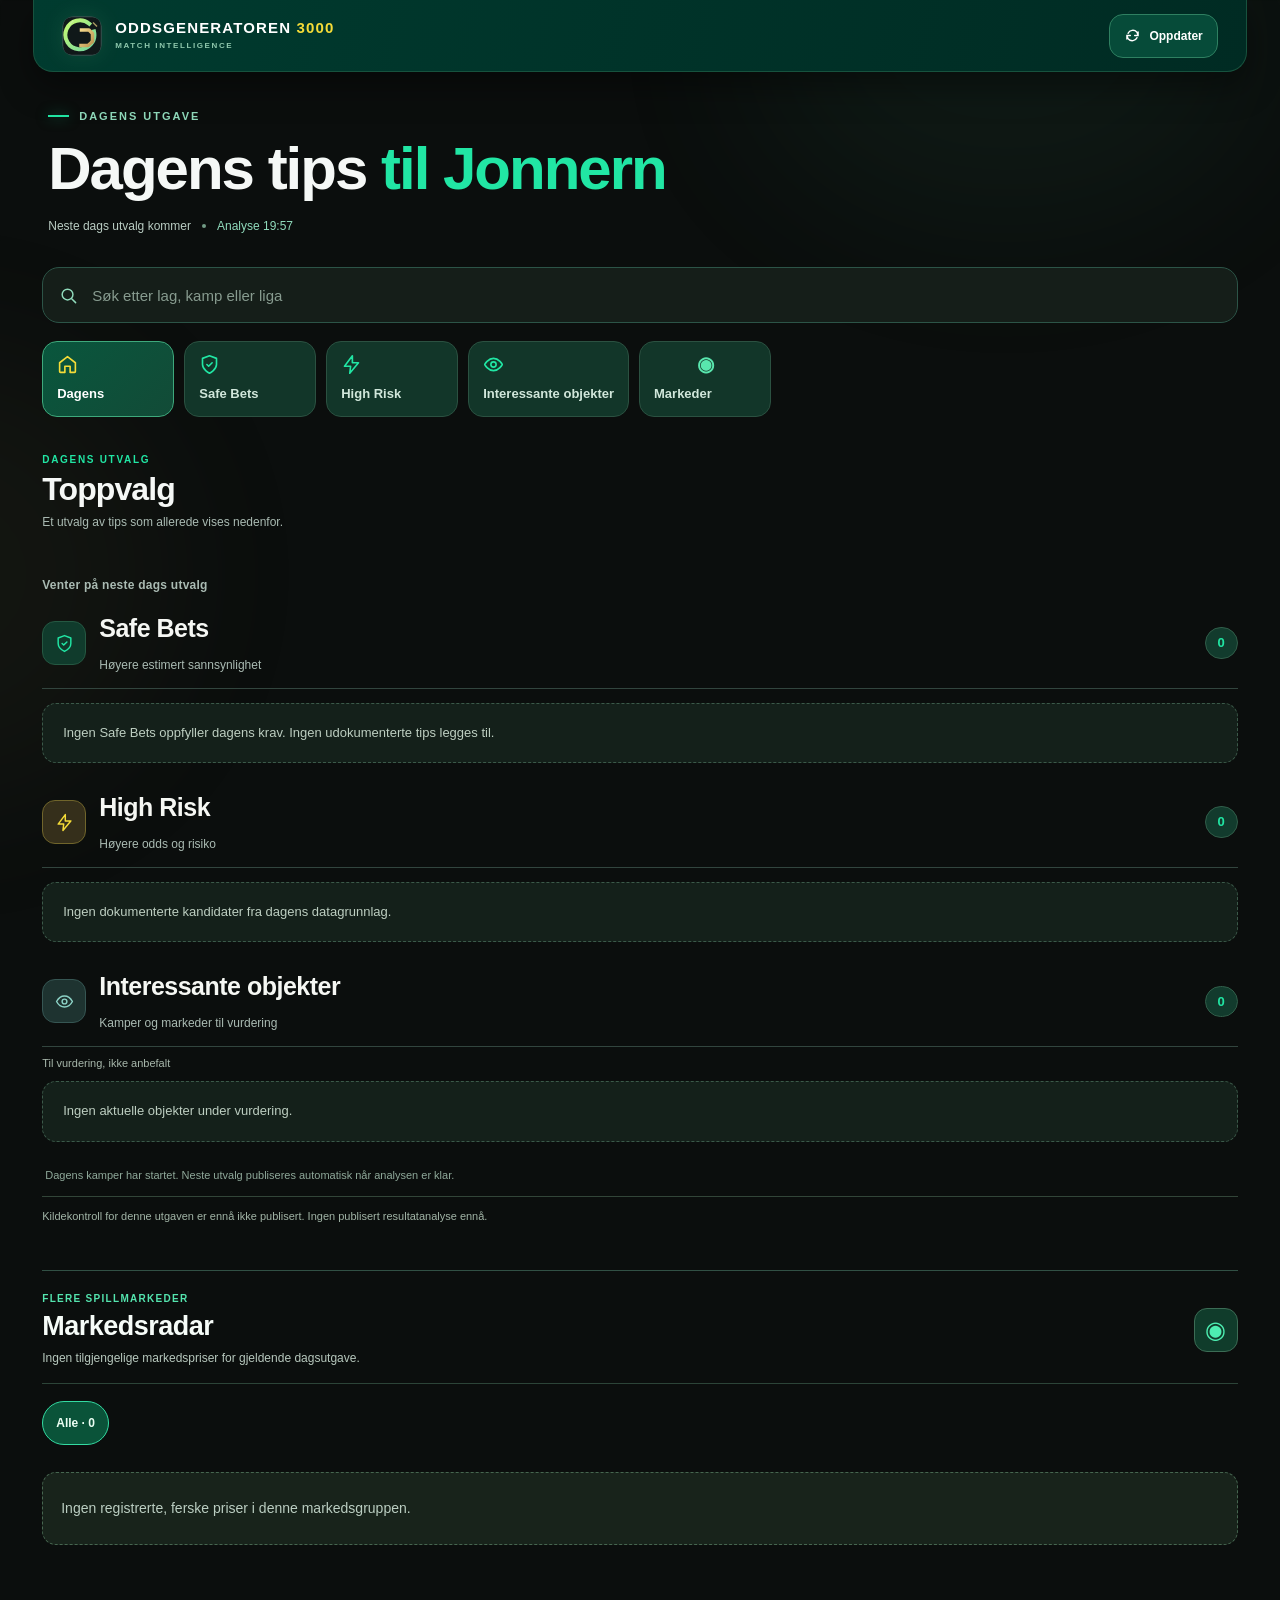
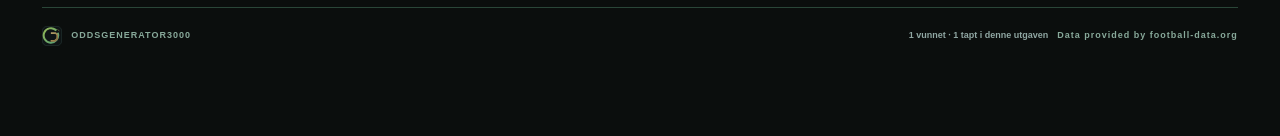
==== site/index.html @ b8881807 "v42 update" ====
<!doctype html>
<html lang="nb">
<head>
  <meta charset="utf-8">
  <meta name="viewport" content="width=device-width,initial-scale=1">
  <meta name="theme-color" content="#070e11">
  <meta name="description" content="Dagens tips til Jonnern. Analyse, odds, live-resultater og historikk.">
  <title>Dagens tips til Jonnern · OddsGeneratoren</title>
  <link rel="icon" type="image/svg+xml" href="assets/og-mark.svg">
  <link rel="stylesheet" href="styles.css?v=15">
  <script src="app.js?v=16" defer></script>
  <script src="analysis-insights.js?v=13" defer></script>
  <script src="market-board-v14.js?v=16" defer></script>
  <script src="score-consensus-v14.js?v=16" defer></script>
  <script src="quality-v20.js?v=20" defer></script>
  <script src="visible-selection-v40.js?v=41" defer></script>
  <script src="three-fields-v26.js?v=42" defer></script>
  <script src="tomorrow-v24.js?v=41" defer></script>
  <link rel="stylesheet" href="tomorrow-v24.css?v=24">
  <script src="versions-v22.js?v=22" defer></script>
  <link rel="stylesheet" href="quality-v20.css?v=20">
  <link rel="stylesheet" href="three-fields-v26.css?v=42">
  <link rel="stylesheet" href="market-board-v14.css?v=15">
  <link rel="stylesheet" href="score-consensus-v14.css?v=15">
  <link rel="stylesheet" href="sportsbook-v37.css?v=37">
  <script src="sportsbook-v37.js?v=37" defer></script>
  <link rel="stylesheet" href="market-radar-v39.css?v=39">
  <script src="market-radar-v39.js?v=41" defer></script>
</head>
<body>
  <div class="ambient ambient-a" aria-hidden="true"></div><div class="ambient ambient-b" aria-hidden="true"></div>
  <div class="shell">
    <header class="header" id="toppen">
      <a class="identity" href="#toppen" aria-label="OddsGeneratoren3000, tilbake til toppen">
        <img class="identity-icon" src="assets/og-mark.svg" width="43" height="43" alt="">
        <span class="identity-lockup"><span class="identity-word">ODDSGENERATOR<span class="identity-3000">3000</span></span><span class="identity-sub">MATCH INTELLIGENCE</span></span>
      </a>
      <nav class="top-nav" aria-label="Hovednavigasjon"><a href="#dagens">I dag</a><a id="nav-live" href="#live" hidden>Live</a><a id="nav-results" href="#resultater" hidden>Resultater</a></nav>
      <button class="refresh" type="button" id="refresh-data" title="Last siste publiserte kampstatus"><svg viewBox="0 0 24 24" width="17" height="17" fill="none" stroke="currentColor" stroke-width="1.8" stroke-linecap="round" aria-hidden="true"><path d="M20 7v5h-5M4 17v-5h5M5.7 9a7.5 7.5 0 0 1 12.3-2L20 12M4 12l2.1 5A7.5 7.5 0 0 0 18.4 15"/></svg><span>Oppdater</span></button>
    </header>

    <main>
      <section class="hero" aria-label="Dagsutgave">
        <div class="hero-eyebrow"><span class="eyebrow-line"></span><span id="edition-indicator">DAGENS UTGAVE</span></div>
        <h1>Dagens tips <em>til Jonnern</em></h1>
        <div class="hero-bottom"><div class="edition-meta"><span id="today-date">Laster dagsutgave</span><span class="meta-dot"></span><span id="last-updated">Henter analyse</span><span id="demo-marker" class="demo-badge" hidden>DEMO</span></div><div class="hero-micro" aria-hidden="true"><span></span><span></span><span></span><span></span><span></span><span></span><span></span><span></span><span></span><span></span><span></span><span></span></div></div>
      </section>

      <div class="alert" role="status" aria-live="polite" id="alert" hidden></div>

      <section id="live" class="live-section" aria-labelledby="live-title" hidden>
        <div class="section-heading live-section-head"><div class="heading-left"><span class="live-signal" aria-hidden="true"><span></span><span></span><span></span></span><div><div class="section-kicker">MATCH TRACKER</div><h2 id="live-title">Live nå <span class="live-total" id="live-count"></span></h2></div></div><span id="result-updated" class="update-time"></span></div>
        <div class="live-grid" id="live-list"></div>
      </section>

      <section id="dagens" class="section main-section" aria-labelledby="dagens-title">
        <div class="section-heading"><div class="heading-left"><span class="section-no">01</span><div><div class="section-kicker">DAGLIG ANALYSE</div><h2 id="dagens-title">Dagens tips</h2></div></div><span class="count-tag" id="tips-count">0</span></div>
        <div class="pick-grid" id="top-picks"><div class="empty">Henter tips ...</div></div>
      </section>

      <div class="categories">
        <section id="safe" class="section" aria-labelledby="safe-title"><div class="section-heading"><div class="heading-left"><span class="section-no">02</span><div><div class="section-kicker">LAVERE PRISSATTE UTFALL</div><h2 id="safe-title">Flere Safe Bets</h2></div></div><span class="count-tag" id="safe-count">0</span></div><div class="mini-list" id="safe-list"><div class="empty">Henter tips ...</div></div></section>
        <section id="high" class="section" aria-labelledby="high-title"><div class="section-heading"><div class="heading-left"><span class="section-no">03</span><div><div class="section-kicker">HØYERE ODDS</div><h2 id="high-title">Flere High Risk</h2></div></div><span class="count-tag" id="high-count">0</span></div><div class="mini-list" id="high-list"><div class="empty">Henter tips ...</div></div></section>
      </div>

      <section id="resultater" class="results-section" aria-labelledby="results-title" hidden><div class="section-heading"><div class="heading-left"><span class="section-no">04</span><div><div class="section-kicker">ARKIVERTE DAGSUTGAVER</div><h2 id="results-title">Resultater</h2></div></div><span id="results-summary" class="results-summary"></span></div><div id="results-list" class="results-list"></div></section>
    </main>
    <footer class="footer"><img src="assets/og-mark.svg" width="20" height="20" alt=""><span>ODDSGENERATOR3000</span><span class="footer-right" id="footer-status"></span><span class="footer-source">Data provided by football-data.org</span><span id="demo-note" hidden>Illustrasjonsdata</span></footer>
  </div>
</body>
</html>
---- site/styles.css ----
:root{color-scheme:dark;--bg:#080e11;--surface:#111b1e;--surface-2:#142023;--edge:#293a3c;--soft:#849a9c;--body:#eaf0eb;--muted:#9aadb0;--krypton:#b9ed77;--krypton-dark:#233927;--gold:#edc679;--gold-dark:#433923;--red:#ff9e98;--cyan:#78d6d2;--radius:13px}
*{box-sizing:border-box}html{scroll-behavior:smooth}body{font-family:Inter,-apple-system,BlinkMacSystemFont,"Segoe UI",Roboto,Arial,sans-serif;color:var(--body);background:var(--bg);margin:0;line-height:1.5;font-size:14px}body:before{content:"";position:fixed;inset:0;pointer-events:none;z-index:-1;opacity:.34;background-image:linear-gradient(#b1f8a20b 1px,transparent 1px),linear-gradient(90deg,#b1f8a20b 1px,transparent 1px);background-size:57px 57px;mask-image:linear-gradient(to bottom,#000,transparent 65%)}.ambient{position:fixed;pointer-events:none;z-index:-1;filter:blur(85px);border-radius:50%;opacity:.18}.ambient-a{top:-140px;left:58%;width:530px;height:370px;background:#42a779}.ambient-b{top:350px;left:-280px;width:450px;height:450px;background:#7b7342;opacity:.08}button{font:inherit;cursor:pointer}a{color:inherit;text-decoration:none}[hidden]{display:none!important}.shell{width:min(1180px,100%);margin:0 auto;padding:0 34px 45px}.header{height:96px;display:flex;align-items:center;justify-content:space-between;border-bottom:1px solid var(--edge);gap:28px}.identity{display:flex;gap:13px;align-items:center;min-width:0}.identity-icon{border-radius:12px;filter:drop-shadow(0 0 10px #9eff9b17)}.identity-lockup{display:flex;flex-direction:column;line-height:1.1;gap:5px}.identity-word{font-size:13px;font-weight:900;letter-spacing:1.6px;white-space:nowrap}.identity-3000{color:var(--gold)}.identity-sub{font-size:8px;letter-spacing:2.15px;font-weight:750;color:#91a3a4}.top-nav{display:flex;align-items:center;gap:31px;margin-left:auto}.top-nav a{font-size:12px;font-weight:660;color:#92a9a7;position:relative}.top-nav a:hover,.top-nav a:focus-visible{color:#edfff5}.refresh{background:#141f21;border:1px solid #33474a;border-radius:8px;color:#d8e9e2;padding:10px 14px;display:inline-flex;align-items:center;gap:8px;font-size:12px;font-weight:690}.refresh:hover{background:#21302e;border-color:#7a9b83}.refresh:disabled{opacity:.5}.refresh svg{flex-shrink:0}
.hero{padding:60px 0 41px;border-bottom:1px solid #324241;position:relative;overflow:hidden}.hero:before{content:"";position:absolute;right:38px;top:35px;width:390px;height:230px;border:1px solid #436a4d36;border-radius:52% 48% 57% 43%;transform:rotate(-25deg);box-shadow:0 0 0 34px #719b4811,0 0 0 85px #9ea64508;pointer-events:none}.hero-eyebrow{display:flex;align-items:center;gap:10px;color:#b0c2b3;letter-spacing:2px;font-size:10px;font-weight:850}.eyebrow-line{width:21px;height:2px;background:var(--krypton);box-shadow:0 0 10px #b9ed77aa}.hero-version{font-weight:670;color:#6e8887;letter-spacing:1px;margin-left:7px}.hero h1{position:relative;font-size:clamp(39px,5.5vw,71px);letter-spacing:-3.4px;line-height:1.06;margin:25px 0 22px;font-weight:860;max-width:950px}.hero h1 em{font-style:normal;color:var(--krypton)}.hero-bottom{display:flex;justify-content:space-between;align-items:center;gap:20px}.edition-meta{display:flex;align-items:center;flex-wrap:wrap;gap:11px;font-size:12px;color:#b2c0bc}.meta-dot{width:4px;height:4px;background:#729b85;border-radius:50%}.demo-badge{font-size:10px;color:var(--gold);border:1px solid #887144;padding:3px 6px;border-radius:4px}.hero-micro{display:flex;gap:4px;align-items:flex-end;height:18px;opacity:.65}.hero-micro span{width:3px;background:#94caa2;border-radius:5px}.hero-micro span:nth-child(3n){height:16px}.hero-micro span:nth-child(3n+1){height:7px}.hero-micro span:nth-child(3n+2){height:11px}
.alert{margin:19px 0 0;padding:13px 15px;border-radius:8px;border:1px solid #806d3f;background:#28241c;color:#e3cfa3;font-size:12px}.section{scroll-margin-top:20px;margin-top:47px}.section-heading{display:flex;align-items:center;justify-content:space-between;gap:20px;margin-bottom:19px}.heading-left{display:flex;align-items:center;gap:14px}.section-no{min-width:35px;height:35px;display:inline-flex;align-items:center;justify-content:center;font-size:11px;letter-spacing:.3px;font-weight:800;color:var(--krypton);border:1px solid #4a6550;background:#1a2925;border-radius:9px}.section-kicker{font-size:9px;letter-spacing:1.8px;color:#8ea4a2;font-weight:800;margin-bottom:2px}.section-heading h2{font-size:25px;letter-spacing:-.85px;line-height:1.1;margin:0;font-weight:820}.count-tag{min-width:32px;text-align:center;border:1px solid #485c4c;background:#19271e;border-radius:7px;padding:6px 10px;color:var(--krypton);font-weight:800;font-size:12px}
.pick-grid{display:grid;grid-template-columns:repeat(2,minmax(0,1fr));gap:15px}.pick{background:linear-gradient(155deg,#19262a 0%,#101b1e 64%,#10171b 100%);position:relative;border:1px solid var(--edge);border-radius:var(--radius);padding:20px 20px 17px;min-width:0;overflow:hidden;box-shadow:0 14px 34px #00000030;transition:border-color .15s,transform .15s}.pick:before{content:"";position:absolute;top:0;left:0;right:0;height:2px;background:linear-gradient(90deg,var(--krypton) 0%,#79b69c 32%,transparent 83%);opacity:.8}.pick:hover{border-color:#56736f;transform:translateY(-2px)}.pick.pick-live{border-color:#538b71}.pick-top{display:flex;align-items:center;justify-content:space-between;gap:12px;color:#9eb3b4;font-size:10px;font-weight:690}.league-line{display:flex;gap:7px;align-items:center;white-space:nowrap;min-width:0}.league-name{overflow:hidden;text-overflow:ellipsis}.league-mark{width:18px;height:18px;border:1px solid #47605b;border-radius:5px;display:flex;align-items:center;justify-content:center;font-size:8px;color:var(--gold);flex-shrink:0;font-weight:900}.league-mark.has-img{background:#f5f5f5;border-color:transparent}.league-mark img{width:16px;height:16px;object-fit:contain}.pick-right-meta{display:flex;align-items:center;gap:8px;white-space:nowrap}.kickoff-time{color:#8ba4a2;font-variant-numeric:tabular-nums}.fixture-row{margin-top:19px;display:flex;align-items:center;gap:14px;justify-content:space-between}.fixture-teams{display:flex;flex:1;flex-direction:column;gap:9px;min-width:0}.team-row{display:flex;align-items:center;gap:10px}.team-badge{height:33px;width:33px;display:inline-flex;justify-content:center;align-items:center;flex-shrink:0;border:1px solid #4a6864;background:linear-gradient(155deg,#283a39,#1b2b2d);border-radius:10px;color:#cfdfdc;font-weight:810;font-size:11px;letter-spacing:-.4px;overflow:hidden}.team-badge.has-img{border-color:#526761;background:#edf2ef;padding:4px}.team-badge img{height:100%;width:100%;object-fit:contain}.team-name{font-size:16px;font-weight:770;letter-spacing:-.2px;line-height:1.15;min-width:0}.fixture-score{color:var(--gold);font-weight:820;font-size:27px;letter-spacing:-1.5px;font-variant-numeric:tabular-nums;white-space:nowrap}.fixture-score small{display:block;text-align:right;font-size:9px;color:#8eabaa;letter-spacing:1.1px;font-weight:750}.pick-play{margin-top:18px;padding-top:16px;border-top:1px solid #314244;display:flex;align-items:center;justify-content:space-between;gap:10px}.play-kicker{font-size:9px;letter-spacing:1.4px;color:#94a9a9;font-weight:760}.play-name{margin-top:4px;font-size:16px;font-weight:790;letter-spacing:-.2px}.odd-wrap{text-align:right;flex-shrink:0}.odd-number{font-size:30px;font-weight:880;line-height:1;letter-spacing:-.7px;color:var(--gold);font-variant-numeric:tabular-nums}.odd-caption{font-size:8px;letter-spacing:.9px;color:#a2aa91;margin-top:4px;font-weight:680}.pick-bottom{display:flex;align-items:center;gap:12px;justify-content:space-between;margin-top:16px}.category-badge{font-size:10px;font-weight:820;letter-spacing:.6px;color:var(--krypton);white-space:nowrap}.category-badge.high{color:var(--gold)}.details-toggle{color:#a1b6b6;background:none;border:0;padding:5px 0;font-size:11px;font-weight:720}.details-toggle:hover{color:white}.details-toggle:focus-visible,.refresh:focus-visible,.top-nav a:focus-visible{outline:2px solid var(--gold);outline-offset:4px}.result-badge{border:1px solid #465757;background:#283538;color:#d1dddd;padding:4px 7px;border-radius:5px;font-size:9px;letter-spacing:.2px;font-weight:790;white-space:nowrap}.result-badge.scheduled{display:none}.result-badge.live{color:#d9f7bd;background:#253b2c;border-color:#699c65}.result-badge.live:before{content:"";display:inline-block;width:5px;height:5px;margin-right:5px;vertical-align:1px;border-radius:50%;background:var(--krypton);box-shadow:0 0 8px var(--krypton)}.result-badge.won{color:#c5efb9;background:#213a28;border-color:#4b8158}.result-badge.lost{color:#ffb1a6;background:#3a2225;border-color:#895158}.result-badge.void,.result-badge.postponed{color:#f0d99f;border-color:#706249}.result-badge.unverified{color:#a9c1bf}.insight-bar{display:flex;align-items:center;gap:9px;margin-top:14px}.insight-label{font-size:10px;color:#96aba8}.insight-value{font-size:11px;color:var(--krypton);font-weight:790;margin-left:auto}.insight-track{background:#2a3935;border-radius:20px;height:3px;flex:0 1 84px;overflow:hidden}.insight-track i{display:block;height:100%;background:var(--krypton)}.details{display:none;margin-top:17px;padding-top:17px;border-top:1px solid #344549}.details.open{display:block}.detail-grid{display:grid;grid-template-columns:repeat(2,1fr);gap:13px}.detail dt{color:#8ea5a1;font-size:10px;margin-bottom:4px}.detail dd{font-size:12px;font-weight:690;margin:0}.detail-reasons{color:#b1c5b9;font-size:11px;line-height:1.65;padding-left:18px;margin:15px 0 0}.detail-reasons li+li{margin-top:2px}.provider-credits{margin-top:13px;font-size:10px;color:#829e9d}.source-pill{font-size:9px;padding:3px 6px;border:1px solid #446152;border-radius:5px;color:var(--krypton)}
.live-section{scroll-margin-top:20px;margin-top:36px;border:1px solid #456d5f;background:linear-gradient(125deg,#152a24,#111f21 73%);border-radius:14px;padding:21px;box-shadow:0 0 45px #5aab7e12}.live-section-head{margin-bottom:15px}.live-signal{display:flex;gap:3px;align-items:center;height:22px;margin-right:2px}.live-signal span{height:12px;width:3px;background:var(--krypton);border-radius:4px;box-shadow:0 0 11px #abff9980;animation:signal 1.3s ease-in-out infinite alternate}.live-signal span:nth-child(2){animation-delay:.22s;height:22px}.live-signal span:nth-child(3){animation-delay:.48s;height:16px}.live-total{color:var(--krypton);font-size:13px;margin-left:3px}.update-time{font-size:10px;color:#95acaa;text-align:right}.live-grid{display:grid;grid-template-columns:repeat(2,minmax(0,1fr));gap:10px}.live-match{border:1px solid #3b6256;background:#10201e;border-radius:10px;padding:16px 17px}.live-match-main{display:flex;align-items:center;gap:12px;justify-content:space-between}.live-match-teams{display:flex;flex-direction:column;gap:9px;font-weight:710;min-width:0}.live-team{display:flex;align-items:center;gap:9px;font-size:12px}.live-team .team-badge{height:27px;width:27px;border-radius:8px;font-size:9px}.live-score{font-size:23px;color:var(--gold);letter-spacing:-1px;font-weight:850;font-variant-numeric:tabular-nums}.live-state{display:flex;align-items:center;justify-content:space-between;gap:10px;margin-top:13px;border-top:1px solid #2b4a42;padding-top:12px;font-size:11px}.live-pick{color:#aabdb9;min-width:0}.live-phase{color:var(--krypton);font-weight:760;white-space:nowrap}.goal-tracker{margin-top:10px;height:5px;border-radius:8px;background:#2d4039;overflow:hidden}.goal-tracker i{height:100%;display:block;background:linear-gradient(90deg,#5fa894,var(--krypton));max-width:100%;border-radius:8px}.tracker-label{font-size:9px;color:#8aaba1;margin-top:6px}
.categories{display:grid;grid-template-columns:repeat(2,minmax(0,1fr));gap:24px}.mini-list{border:1px solid var(--edge);background:linear-gradient(160deg,#142023,#0f171a);border-radius:12px;overflow:hidden;min-height:108px}.mini{padding:14px 17px;display:flex;gap:13px;justify-content:space-between;align-items:center;border-bottom:1px solid #2c3b3e}.mini:last-child{border:0}.mini-teams{display:flex;align-items:center;gap:8px;min-width:0}.mini-teams .team-badge{height:26px;width:26px;border-radius:7px;font-size:9px}.mini-teams .team-badge+.team-badge{margin-left:-14px;box-shadow:0 0 0 2px #132023}.mini-main{min-width:0;flex:1}.mini-league{font-size:9px;letter-spacing:.3px;color:#8fa8a3;margin-bottom:5px}.mini-names{font-size:12px;font-weight:790;white-space:nowrap;overflow:hidden;text-overflow:ellipsis}.mini-pick{font-size:11px;color:#9cb0af;margin-top:4px}.mini-right{display:flex;flex-direction:column;align-items:flex-end;gap:5px}.mini-price{font-size:21px;color:var(--gold);font-weight:850;font-variant-numeric:tabular-nums}.mini-score{font-size:10px;color:#b2cbbe}.mini .result-badge{font-size:9px}.empty{grid-column:1/-1;background:#101a1d;border:1px dashed #3c5251;border-radius:12px;padding:31px;color:#91a9a5;font-size:12px}.mini-list .empty{border:0;background:transparent}.results-section{scroll-margin-top:20px;margin-top:53px}.results-summary{font-size:11px;color:var(--gold)}.results-list{display:grid;grid-template-columns:repeat(3,minmax(0,1fr));gap:11px}.history-day{border:1px solid var(--edge);background:var(--surface);border-radius:10px;padding:15px 16px}.history-date{font-size:11px;color:#a5c1b6;font-weight:750}.history-metric{margin-top:8px;font-size:22px;color:#eff5ed;font-weight:830}.history-sub{color:#8da29e;font-size:10px;margin-top:2px}.history-streak{display:flex;gap:5px;margin-top:10px}.history-streak i{width:7px;height:7px;border-radius:2px;background:#43585a}.history-streak i.won{background:var(--krypton)}.history-streak i.lost{background:var(--red)}.history-streak i.void{background:var(--gold)}
.footer{display:flex;align-items:center;gap:9px;border-top:1px solid #2c3d3d;margin-top:62px;padding:18px 0 0;color:#75948d;font-size:9px;font-weight:700;letter-spacing:1px}.footer img{opacity:.72}.footer-right{margin-left:auto;font-weight:560;letter-spacing:0;color:#90a7a3}.footer [hidden]{display:none!important}
@keyframes signal{from{opacity:.5;transform:scaleY(.7)}to{opacity:1;transform:scaleY(1)}}@media(prefers-reduced-motion:reduce){html{scroll-behavior:auto}.live-signal span{animation:none}.pick{transition:none}}
@media(max-width:910px){.shell{padding-left:23px;padding-right:23px}.top-nav{gap:18px}.pick-grid,.live-grid,.categories{grid-template-columns:1fr}.categories{gap:0}.categories .section{margin-top:33px}.results-list{grid-template-columns:repeat(2,minmax(0,1fr))}.hero h1{letter-spacing:-2.2px}}
@media(max-width:560px){.shell{padding-left:17px;padding-right:17px;padding-bottom:25px}.header{height:78px;gap:12px}.identity-icon{height:37px;width:37px}.identity-word{font-size:10px;letter-spacing:.8px}.identity-sub{font-size:7px;letter-spacing:1.25px}.top-nav{display:none}.refresh{padding:10px}.refresh span{display:none}.hero{padding:43px 0 28px}.hero-eyebrow{font-size:9px}.hero h1{font-size:clamp(37px,10.5vw,48px);letter-spacing:-1.8px;line-height:1.09;margin:19px 0}.hero h1 em{display:block}.hero-micro{display:none}.edition-meta{font-size:11px;gap:9px}.section{margin-top:36px}.section-heading{margin-bottom:14px}.section-heading h2{font-size:22px}.section-kicker{font-size:8px;letter-spacing:1.3px}.section-no{min-width:31px;height:31px}.pick{padding:16px 15px 14px}.team-row{gap:9px}.team-name{font-size:14px}.fixture-score{font-size:21px}.play-name{font-size:14px}.odd-number{font-size:28px}.live-section{padding:15px;margin-top:24px}.live-section-head{gap:10px;align-items:flex-start}.live-section-head .heading-left{gap:9px}.live-section-head h2{font-size:21px}.update-time{font-size:9px}.live-match{padding:13px}.results-list{grid-template-columns:1fr 1fr}.footer{margin-top:40px}.footer-right{display:none}}
@media(max-width:390px){.identity-sub{display:none}.identity-word{font-size:9px}.hero h1{font-size:36px}.team-name{font-size:13px}.mini{padding:12px}.mini-teams .team-badge{width:23px;height:23px}.mini-names{font-size:11px}.results-list{grid-template-columns:1fr}}

/* Native expandable analysis is available for every category selection. */
.mini-details{display:block;padding:0}.mini-summary{list-style:none;display:flex;gap:13px;align-items:center;padding:14px 17px;cursor:pointer;min-width:0}.mini-summary::-webkit-details-marker{display:none}.mini-summary:focus-visible{outline:2px solid var(--gold);outline-offset:-4px}.mini-details[open]{background:#1a2927}.mini-chevron{font-size:17px;color:#77988b;transition:transform .15s;align-self:center;padding-left:2px}.mini-details[open] .mini-chevron{transform:rotate(180deg)}.mini-analysis{border-top:1px solid #334646;padding:15px 17px 18px}.mini-analysis .detail-grid{grid-template-columns:repeat(2,minmax(0,1fr))}@media(max-width:560px){.mini-summary{padding:12px;gap:8px}.mini-chevron{font-size:14px}}

.tracked-selection{padding-top:9px}.tracked-selection+.tracked-selection{margin-top:7px;border-top:1px solid #2b4b42}.tracked-title{font-size:11px;font-weight:700;color:#d5e9da}.live-state{margin-bottom:5px}.tracked-selection .goal-tracker{margin-top:8px}

/* v1.5: Original club-specific monograms when licensed crests are unavailable */
.team-badge.team-monogram{color:var(--team-accent,#c5dfca);border-color:color-mix(in srgb,var(--team-accent,#c5dfca) 45%,#29383a);background:linear-gradient(145deg,color-mix(in srgb,var(--team-accent,#c5dfca) 15%,#162323),#122021)}
---- site/tomorrow-v24.css ----
.tomorrow-section{margin:33px 0 26px;padding:25px;border:1px solid #536552;border-radius:15px;background:linear-gradient(135deg,rgba(30,53,38,.62),rgba(12,22,23,.95));color:#eaf0eb}
.tomorrow-heading{display:flex;align-items:center;justify-content:space-between;gap:16px}
.tomorrow-heading h2{font-size:clamp(22px,3vw,33px);letter-spacing:-.6px;font-weight:650;margin:3px 0}
.tomorrow-kicker{font-size:10px;font-weight:700;letter-spacing:1.9px;color:#b9ed77}
.tomorrow-count{font-size:12px;color:#d6e5d8;white-space:nowrap}
.tomorrow-intro,.tomorrow-empty,.tomorrow-extra{font-size:12px;color:#aabdb4;line-height:1.65}
.tomorrow-intro{margin:10px 0 18px}
.tomorrow-empty{margin:12px 0 0}
.tomorrow-grid{display:grid;grid-template-columns:repeat(2,minmax(0,1fr));gap:11px}
.tomorrow-card{min-width:0;padding:16px;border:1px solid #34473b;border-radius:11px;background:rgba(9,18,19,.68)}
.tomorrow-league{font-size:10px;color:#abc3b2}.tomorrow-match{font-size:16px;font-weight:650;margin:9px 0}.tomorrow-match span{color:#69847e}
.tomorrow-market{display:flex;align-items:center;justify-content:space-between;gap:12px;font-size:14px}
.tomorrow-market strong{color:#edc679;font-size:19px;font-variant-numeric:tabular-nums}
.tomorrow-card p{font-size:11px;line-height:1.5;color:#9eada7;margin:8px 0 0}
@media(max-width:650px){.tomorrow-section{padding:17px}.tomorrow-grid{grid-template-columns:1fr}.tomorrow-heading{align-items:flex-start;flex-direction:column;gap:4px}}

.tomorrow-quoted-title{font-size:12px;color:#e8d19b;margin:18px 0 9px;font-weight:600}
.tomorrow-quoted-list{display:grid;grid-template-columns:repeat(2,minmax(0,1fr));gap:8px}
.tomorrow-quoted-game{min-width:0;border:1px solid #34473b;background:rgba(9,18,19,.45);padding:10px;border-radius:9px;display:flex;flex-direction:column;gap:5px}
.tomorrow-quoted-game span{font-size:12px;font-weight:600;color:#eaf0eb}
.tomorrow-quoted-game small{font-size:10px;color:#aabdb4}
@media(max-width:650px){.tomorrow-quoted-list{grid-template-columns:1fr}}
---- site/quality-v20.css ----
/* Only hide legacy cards after valid v2 data has loaded successfully. */
.v20-active #dagens,.v20-active .categories,.v20-active #spesialmarkeder{display:none!important}
.q20-root{margin:34px 0 28px;color:#e3ebea}
.q20-heading{display:flex;align-items:end;justify-content:space-between;gap:15px;margin-bottom:16px}
.q20-heading h2{font-size:clamp(25px,3vw,36px);font-weight:620;letter-spacing:-1.3px;margin:5px 0 6px}
.q20-heading p,.q20-sub{color:#8ca6a3;font-size:13px;margin:0;line-height:1.5}
.q20-kicker{font-size:10px;letter-spacing:2px;color:#bbc88e;font-weight:750}
#q20-counter{font-size:11px;color:#849b9a;white-space:nowrap}
.q20-filters{display:flex;gap:8px;flex-wrap:wrap;margin:16px 0 18px}
.q20-filter{border:1px solid #334442;background:transparent;color:#a8bbba;border-radius:999px;padding:9px 15px;font:inherit;font-size:12px;cursor:pointer}
.q20-filter:hover,.q20-filter.is-active{background:#cbd5b2;color:#101a19;border-color:#cbd5b2}
.q20-grid{display:grid;grid-template-columns:repeat(2,minmax(0,1fr));gap:11px}
.q20-card,.q20-observation{min-width:0;border:1px solid #344440;background:rgba(18,32,32,.75);border-radius:13px;padding:18px}
.q20-top{display:flex;justify-content:space-between;align-items:center;gap:8px;color:#9bacaa;font-size:11px;line-height:1.4}
.q20-top span:last-child{text-align:right;color:#c8cead}
.q20-match{font-weight:600;font-size:15px;margin-top:12px;overflow-wrap:anywhere}
.q20-match span{color:#69847e}
.q20-bet{display:flex;justify-content:space-between;align-items:center;gap:12px;margin:8px 0 0;font-size:15px}
.q20-odds{font-size:24px;font-variant-numeric:tabular-nums;color:#d7d9bb}
.q20-explain,.q20-observation p{color:#a9b8b6;font-size:12px;line-height:1.6;margin:12px 0 0}
.q20-details{border-top:1px solid #344440;margin-top:13px;padding-top:11px;font-size:12px}
.q20-details summary{color:#c9d3c9;cursor:pointer;list-style:none;user-select:none}
.q20-details summary::after{content:' +';float:right}
.q20-details[open] summary::after{content:' −'}
.q20-detail-body{color:#abbbba;line-height:1.65;padding-top:12px}
.q20-detail-body li{padding-bottom:5px}
.q20-detail-body ul{padding-left:18px;margin:0}
.q20-detail-body p{margin:9px 0 0}
#q20-more-wrap,.q20-watch{margin-top:28px}
#q20-more-wrap h3,.q20-watch h3{font-size:21px;margin:0 0 12px}
.q20-watch{border-top:1px solid #344440;padding-top:23px}
.q20-watch .q20-grid{margin-top:14px}
.q20-observation{background:rgba(17,25,25,.4);border-color:#283735}
.q20-observation .q20-bet{color:#bac9c4}
.q20-empty{color:#98aba8;font-size:13px;line-height:1.6;padding:24px;border:1px dashed #40504d;border-radius:12px}
.q20-footnote{color:#809996;font-size:11px;line-height:1.65;margin-top:23px}
@media(max-width:740px){.q20-heading{align-items:start;flex-direction:column}.q20-grid{grid-template-columns:1fr}.q20-card,.q20-observation{padding:15px}}
---- site/three-fields-v26.css ----
/* The old dashboards still operate as data readers; only three sections appear. */
body.three-v26 main > :not(.hero):not(.tf-root),
body.three-v26 #dagens,
body.three-v26 #safe,
body.three-v26 #high,
body.three-v26 #q20-root,
body.three-v26 #morgendagen,
body.three-v26 #live,
body.three-v26 #resultater,
body.three-v26 .categories,
body.three-v26 .top-nav,
body.three-v26 #market-board,
body.three-v26 #score-consensus,
body.three-v26 #versions-v22,
body.three-v26 .market-board,
body.three-v26 .score-consensus,
body.three-v26 .versions-v22 {display:none!important}
.tf-root {margin:30px 0 40px;color:#e4efe6}
.tf-date {font-size:12px;letter-spacing:.7px;color:#edc97d;margin:0 0 16px;font-weight:650}
.tf-columns {display:grid;grid-template-columns:repeat(3,minmax(0,1fr));gap:14px;align-items:start}
.tf-section {min-width:0;border:1px solid #334b41;border-radius:13px;background:rgba(9,20,20,.93);padding:17px 15px;min-height:220px}
.tf-section header {display:flex;justify-content:space-between;align-items:center;gap:12px;border-bottom:1px solid #2d4339;padding-bottom:13px;margin-bottom:12px}
.tf-section h2 {font-size:19px;line-height:1.2;font-weight:700;letter-spacing:-.4px;margin:0;color:#f5f7f3}
.tf-section header span {border:1px solid #58644f;border-radius:30px;padding:2px 9px;color:#edc97d;font-size:12px;font-variant-numeric:tabular-nums}
.tf-subtitle {font-size:11px;color:#a8b8ac;margin:-6px 0 10px}
.tf-list {display:flex;flex-direction:column;gap:10px}
.tf-card {border:1px solid rgba(105,131,107,.32);background:rgba(15,29,28,.6);border-radius:10px;padding:13px 12px}
.tf-meta {font-size:10px;color:#abc6ad;line-height:1.5}
.tf-meta span {color:#819b88}
.tf-teams {font-size:14px;font-weight:680;line-height:1.45;color:#f0f5ee;margin:9px 0}
.tf-teams span {color:#738c7a}
.tf-market {display:flex;justify-content:space-between;align-items:baseline;gap:8px;font-size:12px;color:#d2e2d4}
.tf-market strong {font-size:19px;color:#edc97d;font-variant-numeric:tabular-nums}
.tf-reason {font-size:11px;color:#a3b6a8;line-height:1.5;margin-top:9px}
.tf-note {font-size:10px;color:#81978a;line-height:1.4;margin-top:8px}
.tf-empty {font-size:12px;color:#99b1a1;line-height:1.5;margin:10px 0}
.tf-status {font-size:11px;color:#90aa98;line-height:1.5;margin:15px 2px 0}
@media(max-width:980px){.tf-columns {grid-template-columns:repeat(2,minmax(0,1fr))}.tf-section:last-child{grid-column:1/-1}}
@media(max-width:620px){.tf-root{margin-top:20px}.tf-columns{grid-template-columns:1fr;gap:12px}.tf-section:last-child{grid-column:auto}.tf-section{min-height:unset;padding:15px 13px}.tf-section h2{font-size:18px}}

/* Details are tucked inside every existing card; three-column layout unchanged. */
.tf-analysis {border-top:1px solid rgba(128,158,135,.28);margin-top:12px;padding-top:10px}
.tf-analysis summary {font-size:11px;font-weight:650;color:#edc97d;cursor:pointer;list-style:none;display:flex;justify-content:space-between;align-items:center;gap:10px;user-select:none}
.tf-analysis summary::-webkit-details-marker {display:none}
.tf-analysis summary::after {content:'+';font-size:16px;font-weight:400;line-height:1}
.tf-analysis[open] summary::after {content:'−'}
.tf-analysis .tf-hide {display:none}
.tf-analysis[open] .tf-show {display:none}
.tf-analysis[open] .tf-hide {display:inline}
.tf-analysis summary:focus-visible {outline:2px solid #edc97d;outline-offset:4px;border-radius:3px}
.tf-analysis-body {padding-top:12px;font-size:11px;line-height:1.6;color:#b4c7b9;overflow-wrap:anywhere}
.tf-analysis-body h3 {font-size:11px;letter-spacing:.2px;color:#e7efe7;margin:14px 0 8px;font-weight:680}
.tf-analysis-body h3:first-child {margin-top:0}
.tf-analysis-body p {margin:7px 0}
.tf-facts {margin:0;padding:0;display:grid;gap:7px}
.tf-fact {display:flex;align-items:baseline;justify-content:space-between;gap:10px;border-bottom:1px solid rgba(112,140,119,.15);padding-bottom:6px}
.tf-fact dt {margin:0;color:#94aa9a;flex:1;min-width:0}
.tf-fact dd {margin:0;color:#e0eadd;text-align:right;font-variant-numeric:tabular-nums;max-width:57%}
.tf-analysis-list {padding-left:17px;margin:7px 0 0}
.tf-analysis-list li {margin-bottom:5px}
.tf-analysis-warning {color:#dabf89}
.tf-analysis-sources {font-size:10px;color:#849b8b}

.tf-legend {font-size:10px;color:#809787;margin:7px 0 0}

/* Compact, three-part analysis: reason, last five results, probability. */
.tf-analysis-compact {padding-top:11px}
.tf-compact-block + .tf-compact-block {border-top:1px solid rgba(112,140,119,.18);margin-top:12px;padding-top:11px}
.tf-compact-block h3 {font-size:11px;color:#e7efe7;margin:0 0 7px;font-weight:700}
.tf-compact-block p {margin:0;color:#bacbbb;font-size:11px;line-height:1.55}
.tf-attribution {display:block;color:#8fae97;font-size:10px;margin-top:5px}
.tf-form-order {font-weight:400;color:#8ca99a;font-size:10px;margin-left:4px}
.tf-form-team {display:flex;align-items:center;justify-content:space-between;gap:10px;margin-top:9px;min-width:0}
.tf-form-name {font-size:11px;color:#bfcfc2;min-width:0;flex:1;overflow-wrap:anywhere}
.tf-form-badges {display:flex;gap:4px;justify-content:flex-end;flex-wrap:nowrap}
.tf-form-badge {width:22px;height:22px;display:inline-flex;justify-content:center;align-items:center;font-size:11px;font-weight:730;border-radius:5px}
.tf-form-W {background:#253d2b;color:#b8f1a4}
.tf-form-D {background:#333527;color:#e9d18f}
.tf-form-L {background:#3a2528;color:#e9a9ae}
.tf-missing {font-size:10px;color:#829b8b;text-align:right}
.tf-probability {font-size:25px;font-weight:760;line-height:1.2;color:#edc97d;font-variant-numeric:tabular-nums}
.tf-probability-source {font-size:10px!important;color:#8fa99a!important;margin-top:4px!important}

/* v38 · verifiable, per-team fixture history. Existing v37 visual layer remains. */
.tf-form-report{display:block;min-width:0;padding:10px 0 12px}
.tf-form-report+.tf-form-report{border-top:1px solid rgba(112,140,119,.24)}
.tf-form-side{display:flex;align-items:baseline;justify-content:space-between;gap:8px;min-width:0}
.tf-form-side strong{overflow-wrap:anywhere;font-size:13px;color:#f2f5f0}
.tf-form-side>span{white-space:nowrap;font-weight:750;font-size:10px;letter-spacing:.5px;color:#7adcb4}
.tf-form-scope{font-size:11px;color:#b0bdb3;margin:4px 0 7px}
.tf-form-results{display:grid;gap:5px;min-width:0}
.tf-form-match{border:1px solid rgba(124,146,128,.18);border-radius:9px;padding:9px;min-width:0;background:rgba(12,27,23,.28)}
.tf-form-match-info{font-size:10px;color:#abc2b2;line-height:1.4;overflow-wrap:anywhere}
.tf-form-match-result{display:flex;align-items:center;justify-content:space-between;gap:8px;margin-top:5px}
.tf-form-match-result>span:first-child{font-size:12px;line-height:1.5;color:#e9f0e9;min-width:0;overflow-wrap:anywhere}
.tf-form-match-result b{font-variant-numeric:tabular-nums;color:#f4d62c;white-space:nowrap}
.tf-form-match-result .tf-form-badge{flex:none}
.tf-form-report>.tf-form-badges{justify-content:flex-start;margin:8px 0}
.tf-form-limited{font-size:11px;color:#a2b6a8;margin:8px 0 0!important;line-height:1.5}
@media(max-width:480px){.tf-form-match-result>span:first-child{font-size:11px}}
.tf-monitor {font-size:11px;line-height:1.55;color:#a2b5a7;border-top:1px solid #324538;padding-top:11px;margin:12px 0 0;}
---- site/market-board-v14.css ----
.extra-market-section{margin-top:44px;margin-bottom:44px}
.extra-heading{display:flex;justify-content:space-between;align-items:center;padding-bottom:18px;border-bottom:1px solid rgba(149,184,163,.18)}
.extra-kicker{font-size:10px;font-weight:750;letter-spacing:.16em;color:#a8d29e;margin-bottom:5px}
.extra-heading h2{margin:0;font-size:23px;letter-spacing:-.035em;color:#e9eee9;font-weight:650}
.extra-market-intro{color:#acb9b5;font-size:12px;line-height:1.7;max-width:650px;margin:18px 0 24px}
.extra-market-subhead{display:flex;align-items:center;gap:10px;font-size:11px;letter-spacing:.07em;text-transform:uppercase;font-weight:700;color:#dbe8dc;margin:24px 0 12px}
.extra-market-subhead span{border:1px solid #354b42;border-radius:10px;padding:2px 8px;color:#b8d6aa;font-size:10px}
.extra-market-grid{display:grid;grid-template-columns:repeat(2,minmax(0,1fr));gap:10px}
.extra-market-card{background:#10191a;border:1px solid #2c3e3b;border-radius:11px;overflow:hidden}
.extra-market-card.market-good{border-color:#506545}
.extra-market-card summary{cursor:pointer;display:flex;align-items:center;justify-content:space-between;gap:10px;padding:15px 16px;list-style:none}
.extra-market-card summary::-webkit-details-marker{display:none}
.extra-market-main{display:flex;flex-direction:column;min-width:0;gap:4px}
.extra-market-league{font-size:10px;color:#92a9a4}
.extra-market-match{font-size:12px;color:#d7e6e0;font-weight:600}
.extra-market-play{font-size:13px;color:#f4f7f1;font-weight:720}
.extra-market-right{display:flex;flex-direction:column;align-items:flex-end;gap:5px;white-space:nowrap}
.extra-market-right strong{font-size:19px;font-variant-numeric:tabular-nums;color:#e6c87e}
.extra-market-right span{font-size:9px;letter-spacing:.08em;color:#91a8a0}
.extra-market-analysis{border-top:1px solid #263c36;padding:13px 16px;font-size:12px;line-height:1.6;color:#a6b8b0}
.extra-market-analysis p{margin:0 0 8px}.extra-market-analysis ul{padding-left:18px;margin:8px 0}
.extra-market-analysis li{margin:4px 0}
.extra-market-source,.extra-market-footnote{font-size:10px;color:#829991}
.extra-market-footnote{line-height:1.6;margin-top:16px}
.extra-market-empty{font-size:12px;padding:18px;background:#10191a;border:1px solid #273935;border-radius:10px;color:#a5b8af}
@media(max-width:680px){.extra-market-grid{grid-template-columns:1fr}.extra-market-section{margin-top:32px}.extra-heading h2{font-size:20px}}

/* v1.5 compact market navigation */
.market-filters{display:flex;flex-wrap:wrap;gap:6px;padding:16px 0 5px}
.market-filter{cursor:pointer;border:1px solid #324740;background:#101a1b;color:#a8bcb5;border-radius:8px;padding:8px 10px;font-family:inherit;font-size:11px;font-weight:650;display:flex;align-items:center;gap:7px}
.market-filter span{color:#83a796;font-size:10px}
.market-filter:hover,.market-filter.selected{border-color:#90bc8a;color:#e5f6d8;background:#19271f}
.market-filter:focus-visible{outline:2px solid #e1c77d;outline-offset:2px}
.market-family{margin:24px 0 10px}
.market-family-title{display:flex;align-items:center;justify-content:space-between;border-bottom:1px solid #2a3f3a;padding-bottom:10px;margin-bottom:12px;gap:10px}
.market-family-title strong{color:#dcebdd;font-size:13px;letter-spacing:-.01em}
.market-family-title span{font-size:10px;color:#96aca2}
.extra-market-match{display:flex;gap:5px;align-items:center;flex-wrap:wrap}
.extra-team-mark{width:21px;height:21px;border-radius:6px;display:inline-flex;align-items:center;justify-content:center;background:#22352e;border:1px solid #567765;color:#d7eacc;font-size:9px;font-weight:750;overflow:hidden}
.extra-team-mark img{width:100%;height:100%;object-fit:contain;padding:2px;background:#fff}
.market-vs{color:#79948a}.market-prob{display:block;color:#afcdb2;font-size:11px;margin-bottom:8px}
.market-status{margin:14px 0;background:#15211c;border:1px solid #415e4b;color:#b7cdbb;padding:13px 15px;border-radius:9px;font-size:11px;line-height:1.6}
@media(max-width:680px){.market-filter{font-size:10px;padding:7px 9px}.market-family{margin-top:18px}}
---- site/score-consensus-v14.css ----
.score-prediction-section{margin:36px 0 44px}
.score-prediction-heading{padding:0 0 15px;border-bottom:1px solid rgba(149,184,163,.18)}
.score-prediction-kicker{font-size:10px;letter-spacing:.15em;color:#a8d29e;font-weight:750;margin-bottom:5px}
.score-prediction-heading h2{margin:0;color:#e8eee9;font-size:22px;letter-spacing:-.035em}
.score-prediction-intro{color:#a5b9b2;font-size:12px;line-height:1.65;max-width:680px;margin:16px 0}
.score-prediction-grid{display:grid;grid-template-columns:repeat(2,minmax(0,1fr));gap:10px}
.score-prediction-game{background:#10191a;border:1px solid #29403a;border-radius:11px;overflow:hidden}
.score-prediction-game summary{list-style:none;cursor:pointer;display:flex;gap:12px;padding:15px;align-items:center;justify-content:space-between}
.score-prediction-game summary::-webkit-details-marker{display:none}
.score-prediction-main{display:flex;flex-direction:column;gap:5px;min-width:0}
.score-league{font-size:10px;color:#8fa69d}
.score-teams{font-size:13px;color:#ecf3ee;font-weight:650}
.score-caption{color:#9bb3a5;font-size:11px}
.score-forecast{display:flex;align-items:flex-end;flex-direction:column;flex-shrink:0;gap:4px;font-variant-numeric:tabular-nums}
.score-forecast strong{font-size:25px;letter-spacing:-.04em;color:#e1ca87}
.score-forecast small{font-size:9px;color:#8eaaa0;letter-spacing:.07em}
.score-prediction-details{border-top:1px solid #263b35;padding:13px 15px;color:#abbfb5;font-size:12px;line-height:1.6}
.score-prediction-details p{margin:0 0 10px}
.score-prediction-details .score-votes{font-size:11px;color:#93bd9d}
.score-prediction-source-list{border-top:1px solid #203831;padding-top:6px}
.score-prediction-source-list>div{display:flex;justify-content:space-between;gap:10px;padding:5px 0}
.score-prediction-source-list strong,.score-prediction-model strong{color:#e0ebde;font-variant-numeric:tabular-nums}
.score-source-note{font-size:10px;color:#829b91}
.score-prediction-source-list a{color:#b9dfbb;text-decoration:underline;text-decoration-color:#4b7060;text-underline-offset:3px}
.score-prediction-model{border-top:1px solid #283a34;margin-top:9px;padding-top:10px;display:flex;justify-content:space-between;gap:10px}
.score-disclaimer{font-size:10px;color:#839a90;display:block;margin-top:12px}
.score-prediction-note{font-size:10px;line-height:1.6;color:#809a8e;margin-top:15px}
@media(max-width:680px){.score-prediction-grid{grid-template-columns:1fr}.score-prediction-section{margin:30px 0 36px}.score-prediction-heading h2{font-size:20px}}
/* v1.5: compact identifiers when crest rights have not been enabled */
.score-teams{display:flex;gap:5px;align-items:center;flex-wrap:wrap}
.score-teams>span:not(.score-team-mark){color:#779687}
.score-team-mark{width:23px;height:23px;flex-shrink:0;display:inline-flex;align-items:center;justify-content:center;border:1px solid #4d6b61;background:#1a3029;border-radius:7px;font-size:9px;font-weight:780;color:#d3e8ca;overflow:hidden}
.score-team-mark img{width:100%;height:100%;object-fit:contain;padding:2px;background:#fff}
.score-prediction-empty{font-size:12px;padding:17px;background:#10191a;border:1px solid #273935;border-radius:10px;color:#a5b8af}
---- site/sportsbook-v37.css ----
/* OddsGeneratoren 3000 v37 | presentation layer only; existing analysis unchanged. */
:root {
  --og-bg: #0b0e0d;
  --og-header: #003b2f;
  --og-header-2: #002b23;
  --og-card: #1b201e;
  --og-card-2: #202724;
  --og-green: #21e6a4;
  --og-green-soft: #90dbbc;
  --og-gold: #f5dc38;
  --og-text: #f5f8f6;
  --og-muted: #aabbb3;
  --og-line: #32453e;
  --og-radius: 17px;
}
html{scroll-padding-top:95px}
body.og-v37{background:var(--og-bg);color:var(--og-text);font-size:14px}
body.og-v37:before{opacity:.09;background-size:80px 80px}
body.og-v37 .ambient{opacity:.07}
body.og-v37 .shell{width:min(1300px,100%);padding:0 clamp(15px,3.3vw,48px) 90px}
body.og-v37 .header{min-height:72px;height:auto;position:sticky;top:0;z-index:50;background:linear-gradient(105deg,var(--og-header),var(--og-header-2));border:1px solid #17523e;border-top:0;border-radius:0 0 20px 20px;padding:13px clamp(14px,2.4vw,28px);margin:0 -9px;box-shadow:0 14px 34px #0006;backdrop-filter:blur(12px)}
body.og-v37 .identity-word{font-size:clamp(11px,1.4vw,15px);font-weight:900;letter-spacing:1.15px;color:white}
body.og-v37 .identity-3000{color:var(--og-gold)}
body.og-v37 .identity-sub{color:#8ec8ad;font-weight:650;letter-spacing:1.6px}
body.og-v37 .identity-icon{width:40px;height:40px}
body.og-v37 .refresh{min-height:44px;min-width:44px;display:inline-flex;justify-content:center;background:#064b39;border-color:#2f8061;color:white;border-radius:14px}
body.og-v37 .refresh:hover,body.og-v37 .refresh:focus-visible{background:#096e51;border-color:var(--og-green)}
body.og-v37 .hero{padding:36px 6px 20px;border-bottom:0;overflow:visible}
body.og-v37 .hero:before{display:none}
body.og-v37 .hero-eyebrow{font-size:11px;letter-spacing:2px;color:var(--og-green-soft)}
body.og-v37 .eyebrow-line{background:var(--og-green);box-shadow:0 0 13px #22e6a482}
body.og-v37 .hero h1{font-size:clamp(35px,5.2vw,60px);letter-spacing:-2px;margin:12px 0 16px;line-height:1.08;font-weight:840}
body.og-v37 .hero h1 em{color:var(--og-green)}
body.og-v37 .edition-meta{color:#bacdc3;font-size:12px}
body.og-v37 #last-updated{color:var(--og-green-soft)}
body.og-v37 .hero-micro{display:none}
/* The legacy selector hides all non-hero children; explicitly expose ONLY our surfaces. */
body.three-v26.og-v37 main > #og-tools,
body.three-v26.og-v37 main > #og-featured{display:block!important}
body.og-v37 .og-tools{margin:12px 0 26px}
body.og-v37 .og-search-wrap{height:56px;border-radius:17px;border:1px solid #2c5447;background:#151e19;display:flex;align-items:center;gap:12px;padding:0 16px;transition:border-color .18s,box-shadow .18s}
body.og-v37 .og-search-wrap:focus-within{border-color:var(--og-green);box-shadow:0 0 0 3px #20e6a41c}
body.og-v37 .og-search-icon{color:var(--og-green-soft);flex-shrink:0;display:flex}
body.og-v37 .og-search{flex:1;min-width:0;appearance:none;outline:0;border:0;background:transparent;color:var(--og-text);font:inherit;font-size:15px;height:100%}
body.og-v37 .og-search::placeholder{color:#879b8f;opacity:1}
body.og-v37 .og-search::-webkit-search-cancel-button{display:none}
body.og-v37 .og-search-clear{background:transparent;color:#bfd2c6;border:0;border-radius:10px;min-width:44px;min-height:44px;display:grid;place-items:center}
body.og-v37 .og-search-summary{font-size:12px;color:#a9cdb9;margin:9px 2px -3px}
body.og-v37 .og-shortcuts{margin-top:16px;display:flex;gap:10px;overflow-x:auto;scrollbar-width:none;overscroll-behavior-inline:contain;scroll-snap-type:x proximity;padding:2px 0 9px}
body.og-v37 .og-shortcuts::-webkit-scrollbar{display:none}
body.og-v37 .og-shortcut{border:1px solid #2b5141;background:#123629;color:#d1e7db;min-width:132px;max-width:180px;min-height:70px;padding:12px 14px;border-radius:15px;flex:none;display:flex;flex-direction:column;justify-content:space-between;gap:9px;font-size:13px;font-weight:760;scroll-snap-align:start;transition:background .18s,border-color .18s,transform .18s}
body.og-v37 .og-shortcut svg{color:var(--og-green);width:21px;height:21px}
body.og-v37 .og-shortcut:hover,body.og-v37 .og-shortcut:focus-visible{transform:translateY(-1px);border-color:var(--og-green)}
body.og-v37 .og-shortcut.og-current{background:linear-gradient(135deg,#09563d,#124b37);border-color:#3ea97c;color:#fff}
body.og-v37 .og-shortcut.og-current svg{color:var(--og-gold)}
body.og-v37 .og-featured{margin:8px 0 30px}
body.og-v37 .og-featured[hidden]{display:none!important}
body.og-v37 .og-section-heading{display:flex;align-items:end;justify-content:space-between;gap:16px;margin-bottom:15px}
body.og-v37 .og-eyebrow{font-size:10px;letter-spacing:1.7px;color:var(--og-green);font-weight:850}
body.og-v37 .og-section-heading h2{font-size:clamp(23px,2.8vw,32px);letter-spacing:-.9px;line-height:1.15;margin:4px 0 0;font-weight:850;color:#f5f8f6}
body.og-v37 .og-section-description{margin:5px 0 0;font-size:12px;color:var(--og-muted)}
body.og-v37 .og-featured-list{display:grid;grid-template-columns:repeat(3,minmax(0,1fr));gap:12px}
body.og-v37 .og-spotlight{border:1px solid #2c6750;background:linear-gradient(145deg,#094533,#052e27 66%,#0a2822);border-radius:19px;min-width:0;padding:20px;box-shadow:0 15px 36px #0004;position:relative;overflow:hidden;display:flex;flex-direction:column;gap:14px}
body.og-v37 .og-spotlight:before{content:'';position:absolute;width:165px;height:165px;border:1px solid #67d9a72c;border-radius:50%;top:-84px;right:-38px;box-shadow:0 0 0 28px #3ae5a20b;pointer-events:none}
body.og-v37 .og-spotlight-top,body.og-v37 .og-spotlight-bottom,body.og-v37 .og-spotlight-info{display:flex;justify-content:space-between;gap:15px;align-items:center}
body.og-v37 .og-spotlight-category{font-size:10px;font-weight:800;letter-spacing:.65px;color:#c4e7d1;background:#146048;padding:6px 9px;border-radius:999px;white-space:nowrap}
body.og-v37 .og-spotlight-teams{color:#f7fff9;font-size:clamp(17px,2vw,23px);line-height:1.28;letter-spacing:-.45px;margin:4px 0 0;font-weight:820;overflow-wrap:anywhere}
body.og-v37 .og-spotlight-bottom{align-items:end;padding:11px 0 14px;border-bottom:1px solid #4a907036}
body.og-v37 .og-spotlight-market{font-weight:650;color:#d8eee1;font-size:13px}
body.og-v37 .og-spotlight-odds{font-size:clamp(20px,2.6vw,26px);font-weight:900;color:var(--og-gold);background:#10271e;border:1px solid #528750;padding:8px 12px;border-radius:12px;font-variant-numeric:tabular-nums;white-space:nowrap}
body.og-v37 .og-spotlight-info{font-size:11px;color:#9fc9b2;flex-wrap:wrap;min-height:16px}
body.og-v37 .og-spotlight-tier{color:var(--og-gold)}
body.og-v37 .og-spotlight-open{margin-top:auto;border:0;background:var(--og-green);color:#062619;border-radius:12px;padding:13px 15px;min-height:44px;text-align:left;font-size:13px;font-weight:850;display:flex;align-items:center;justify-content:space-between;gap:12px}
body.og-v37 .og-spotlight-open:hover,body.og-v37 .og-spotlight-open:focus-visible{background:#7af3bf}
body.og-v37 .tf-root{margin:12px 0 45px;color:var(--og-text)}
body.og-v37 .tf-date{font-size:12px;color:var(--og-muted);font-weight:660;letter-spacing:.25px;margin:0 0 19px}
body.og-v37 .tf-columns{display:flex;flex-direction:column;gap:29px}
body.og-v37 .tf-section{width:100%;min-height:0;background:transparent;border:0;padding:0;border-radius:0;scroll-margin-top:98px}
body.og-v37 .tf-section.og-category-safe{order:1}
body.og-v37 .tf-section.og-category-high{order:2}
body.og-v37 .tf-section.og-category-watch{order:3}
body.og-v37 .tf-section header{display:grid;grid-template-columns:45px 1fr auto;column-gap:12px;align-items:center;justify-content:initial;padding:0 0 14px;border-color:var(--og-line);margin-bottom:14px;position:relative}
body.og-v37 .tf-section header .og-section-icon{grid-column:1;grid-row:1/3;height:44px;width:44px;border-radius:13px;background:#103b2c;color:var(--og-green);display:grid;place-items:center;border:1px solid #255842}
body.og-v37 .og-category-high header .og-section-icon{background:#352f1b;border-color:#70652b;color:var(--og-gold)}
body.og-v37 .og-category-watch header .og-section-icon{background:#1e3330;border-color:#365653;color:#8cd2c5}
body.og-v37 .tf-section header h2{grid-column:2;grid-row:1;font-size:clamp(20px,2.5vw,25px);font-weight:830;letter-spacing:-.5px;margin:0}
body.og-v37 .tf-section header .og-category-subtitle{grid-column:2;grid-row:2;margin:1px 0 0;color:var(--og-muted);font-size:12px}
body.og-v37 .tf-section header > span:not(.og-section-icon){grid-column:3;grid-row:1/3;background:#123b2d;border-color:#315d49;color:var(--og-green);font-size:13px;font-weight:850;padding:5px 12px;border-radius:999px}
body.og-v37 .tf-list{display:grid;grid-template-columns:repeat(3,minmax(0,1fr));gap:13px;align-items:start}
body.og-v37 .tf-card{background:linear-gradient(160deg,var(--og-card-2),var(--og-card));border:1px solid #36443c;border-radius:var(--og-radius);padding:18px;box-shadow:0 12px 28px #0003;min-width:0;transition:border-color .18s,transform .18s,box-shadow .18s;overflow-wrap:anywhere;position:relative}
body.og-v37 .tf-card:hover{border-color:#4e8468;transform:translateY(-2px);box-shadow:0 16px 35px #0006}
body.og-v37 .tf-card:focus-visible{outline:2px solid var(--og-green);outline-offset:3px}
body.og-v37 .tf-meta{display:flex;align-items:center;justify-content:space-between;gap:8px;color:#9cbdab;font-size:12px;font-weight:630;line-height:1.45;min-width:0}
body.og-v37 .tf-meta span{white-space:nowrap;color:#b6c6bc;font-weight:600}
body.og-v37 .tf-teams{display:flex;flex-direction:column;align-items:flex-start;gap:7px;margin:21px 0 20px;font-size:clamp(16px,1.55vw,19px);font-weight:790;line-height:1.3;color:var(--og-text);min-height:54px;overflow-wrap:anywhere;letter-spacing:-.25px}
body.og-v37 .tf-teams span{display:none}
body.og-v37 .tf-teams .og-team-name{display:block;line-height:1.25;color:var(--og-text);font-weight:790}
body.og-v37 .tf-market{background:#121a17;border:1px solid #384b41;border-radius:13px;padding:12px 12px 12px 14px;display:flex;align-items:center;justify-content:space-between;gap:12px;font-size:13px;color:#d9e5dd;font-weight:690;min-height:69px}
body.og-v37 .tf-market > span{min-width:0;flex:1}
body.og-v37 .tf-market > strong.og-odd-box{display:inline-flex;flex-direction:column;align-items:flex-end;justify-content:center;min-width:94px;border-radius:10px;background:#173c2d;border:1px solid #4c8b4c;padding:8px 10px;font-size:clamp(21px,2vw,26px);font-weight:900;color:var(--og-gold);line-height:1.13;white-space:nowrap;font-variant-numeric:tabular-nums}
body.og-v37 .tf-market > strong.og-odd-box:before{content:'ODDS · MEDIAN';font-size:8px;letter-spacing:.55px;color:#a9cbb7;font-weight:750;margin-bottom:4px}
body.og-v37 .tf-reason{font-size:12px;color:#b8c9bf;line-height:1.55;margin:13px 0 0}
body.og-v37 .tf-note{font-size:11px;color:#97ac9f;line-height:1.55;margin:10px 0 0}
body.og-v37 .og-tier{display:inline-flex;align-items:center;border-radius:999px;padding:6px 10px;font-size:10px;font-weight:830;letter-spacing:.45px;margin:12px 0 0;border:1px solid #4b6559;color:#dcefe3;background:#1b3830}
body.og-v37 .og-tier-qualified{border-color:#296d50;color:#8effba;background:#0c3b2b}
body.og-v37 .og-tier-model{border-color:#337e83;color:#a8e3e8;background:#15343b}
body.og-v37 .og-tier-market{border-color:#85732d;color:#ffe17a;background:#393318}
body.og-v37 .og-tier-observation{border-color:#52685a;color:#c2cfc6;background:#2a302c}
body.og-v37 .tf-analysis{border-top:1px solid var(--og-line);margin-top:15px;padding-top:0}
body.og-v37 .tf-analysis summary{min-height:48px;color:var(--og-green);font-size:13px;font-weight:830;letter-spacing:.1px;align-items:center}
body.og-v37 .tf-analysis summary:after{font-size:22px}
body.og-v37 .tf-analysis summary:focus-visible{outline:2px solid var(--og-green);outline-offset:0;border-radius:6px}
body.og-v37 .tf-analysis-body{padding-top:12px;font-size:12px;color:#c0cec5;line-height:1.65}
body.og-v37 .tf-compact-block + .tf-compact-block{border-color:#34483c;padding-top:15px;margin-top:15px}
body.og-v37 .tf-compact-block h3{color:white;font-size:12px;margin:0 0 8px;font-weight:810}
body.og-v37 .tf-compact-block p{font-size:12px;line-height:1.6;color:#bdcbbf}
body.og-v37 .tf-form-name{font-size:12px}
body.og-v37 .tf-form-badge{width:25px;height:25px;font-size:12px;border-radius:7px}
body.og-v37 .tf-probability{font-size:29px;color:var(--og-gold)}
body.og-v37 .tf-probability-source{font-size:11px!important}
body.og-v37 .tf-empty,body.og-v37 .og-filter-empty{grid-column:1/-1;border:1px dashed #3b5949;background:#14201a;border-radius:14px;padding:19px 20px;color:#bdcec1;font-size:13px;line-height:1.55;margin:0}
body.og-v37 .tf-status{font-size:11px;line-height:1.6;margin:25px 3px 0;color:#8fa99a}
body.og-v37 .footer{border-color:#2a4638;color:#88a99a}
body.og-v37 .og-dock{display:none}
body.og-v37 :is(a,button,input,summary):focus-visible{outline:2px solid var(--og-green);outline-offset:3px}
@media(max-width:1100px){body.og-v37 .tf-list{grid-template-columns:repeat(2,minmax(0,1fr))}body.og-v37 .og-featured-list{grid-template-columns:repeat(2,minmax(0,1fr))}body.og-v37 .og-spotlight:nth-child(3){display:none}}
@media(max-width:760px){
  html{scroll-padding-top:88px}
  body.og-v37 .shell{padding:0 15px calc(110px + env(safe-area-inset-bottom))}
  body.og-v37 .header{height:68px;min-height:68px;border-radius:0 0 17px 17px;margin:0 -8px;padding:10px 13px;gap:10px}
  body.og-v37 .identity{gap:9px}
  body.og-v37 .identity-word{font-size:11px;letter-spacing:.6px}
  body.og-v37 .identity-sub{font-size:7px}
  body.og-v37 .identity-icon{width:35px;height:35px}
  body.og-v37 .hero{padding:28px 2px 14px}
  body.og-v37 .hero h1{font-size:clamp(31px,8.6vw,43px);letter-spacing:-1.25px;margin:13px 0}
  body.og-v37 .hero h1 em{display:block}
  body.og-v37 .og-search-wrap{height:52px}
  body.og-v37 .og-shortcut{min-width:116px;min-height:64px;padding:10px 12px;font-size:12px}
  body.og-v37 .og-featured{margin:4px 0 25px}
  body.og-v37 .og-featured-list{display:flex;overflow-x:auto;scroll-snap-type:x mandatory;gap:12px;scrollbar-width:none;padding-bottom:3px}
  body.og-v37 .og-featured-list::-webkit-scrollbar{display:none}
  body.og-v37 .og-spotlight{flex:0 0 min(88%,360px);scroll-snap-align:start;padding:18px;min-height:244px}
  body.og-v37 .og-spotlight:nth-child(3){display:flex}
  body.og-v37 .tf-list{display:grid;grid-template-columns:1fr;gap:12px}
  body.og-v37 .tf-section{scroll-margin-top:86px}
  body.og-v37 .tf-columns{gap:29px}
  body.og-v37 .tf-card{padding:16px}
  body.og-v37 .tf-teams{font-size:18px;margin:18px 0 17px}
  body.og-v37 .tf-market > strong.og-odd-box{font-size:24px}
  body.og-v37 .og-dock{position:fixed;left:0;right:0;bottom:0;z-index:100;display:grid;grid-template-columns:repeat(4,minmax(0,1fr));gap:0;min-height:72px;padding:7px 6px calc(7px + env(safe-area-inset-bottom));background:rgba(9,18,14,.97);border-top:1px solid #325644;box-shadow:0 -12px 25px #0008;backdrop-filter:blur(18px)}
  body.og-v37 .og-dock-link{min-height:52px;display:flex;flex-direction:column;justify-content:center;align-items:center;gap:3px;color:#a6b9aa;font-size:10px;font-weight:740;border-radius:11px;text-align:center;white-space:nowrap;min-width:0}
  body.og-v37 .og-dock-link svg{width:20px;height:20px}
  body.og-v37 .og-dock-link.og-current{color:var(--og-green);background:#133a2b}
  body.og-v37 .og-dock-link:focus-visible{outline-offset:-3px}
}
@media(max-width:355px){body.og-v37 .identity-word{font-size:10px}body.og-v37 .identity-sub{display:none}body.og-v37 .og-dock-link{font-size:9px}body.og-v37 .tf-market > strong.og-odd-box{min-width:84px;font-size:21px}body.og-v37 .tf-meta{font-size:11px}}
@media(prefers-reduced-motion:reduce){body.og-v37 .og-shortcut,body.og-v37 .tf-card,body.og-v37 .og-search-wrap{transition:none}body.og-v37 .og-shortcut:hover,body.og-v37 .tf-card:hover{transform:none}}
---- site/market-radar-v39.css ----
/* v39: non-1X2 market radar, compatible with v37 responsive layout. */
body.three-v26.og-v37 main > #og-markets {display:block!important}
body.og-v37 .mr-root{scroll-margin-top:88px;margin:18px 0 44px;min-width:0}
body.og-v37 .mr-header{display:flex;align-items:center;justify-content:space-between;gap:14px;padding:20px 0 15px;border-top:1px solid #315044;border-bottom:1px solid #2c4438;margin-bottom:14px}
body.og-v37 .mr-eyebrow{font-size:10px;letter-spacing:1.3px;font-weight:850;color:#54e4ae;margin-bottom:5px}
body.og-v37 .mr-header h2{color:#f6fcf8;font-size:clamp(21px,2.8vw,27px);margin:0;letter-spacing:-.5px;line-height:1.16}
body.og-v37 .mr-description{margin:7px 0 0;color:#b7c8bd;font-size:12px;line-height:1.55}
body.og-v37 .mr-header-symbol{width:44px;height:44px;border:1px solid #3c6c55;border-radius:13px;color:#4deeb1;display:grid;place-items:center;background:#103c2b;font-size:24px;flex:none}
body.og-v37 .mr-filters{display:flex;gap:8px;overflow-x:auto;scrollbar-width:none;overscroll-behavior-inline:contain;padding:3px 0 13px;max-width:100%}
body.og-v37 .mr-filters::-webkit-scrollbar{display:none}
body.og-v37 .mr-filter{white-space:nowrap;background:#1c2b22;border:1px solid #3a5444;border-radius:999px;color:#c9d9ce;font-size:12px;font-weight:750;padding:10px 13px;min-height:44px;flex:none;transition:background .18s,border-color .18s,color .18s}
body.og-v37 .mr-filter[aria-pressed="true"]{border-color:#34dba2;background:#0a5339;color:#ecfff4}
body.og-v37 .mr-filter:focus-visible{outline:2px solid #80f0c0;outline-offset:3px}
body.og-v37 .mr-grid{display:grid;grid-template-columns:repeat(3,minmax(0,1fr));align-items:start;gap:13px}
body.og-v37 .mr-card{min-width:0;background:linear-gradient(152deg,#212923,#151d18);border:1px solid #374b3e;border-radius:17px;padding:16px;box-shadow:0 11px 28px #0003;overflow-wrap:anywhere}
body.og-v37 .mr-card[hidden]{display:none!important}
body.og-v37 .mr-meta{display:flex;justify-content:space-between;align-items:center;gap:10px;color:#9cbbaa;font-size:11px;font-weight:650}
body.og-v37 .mr-meta > span{min-width:0;overflow-wrap:anywhere}
body.og-v37 .mr-meta time{white-space:nowrap;color:#d0dcd2;font-variant-numeric:tabular-nums}
body.og-v37 .mr-teams{font-size:17px;font-weight:780;line-height:1.32;min-height:48px;letter-spacing:-.25px;color:#f5faf6;margin:14px 0}
body.og-v37 .mr-market{display:flex;align-items:center;justify-content:space-between;gap:10px;padding:12px;background:#0f1e17;border:1px solid #305340;border-radius:13px}
body.og-v37 .mr-market-name{font-size:13px;font-weight:700;color:#dcece0;min-width:0}
body.og-v37 .mr-quote{display:block;flex-shrink:0;border-radius:9px;padding:8px 10px;min-width:76px;text-align:center;background:#173f2d;border:1px solid #386f4e;color:#ffe142;font-size:22px;line-height:1.2;font-weight:880;font-variant-numeric:tabular-nums}
body.og-v37 .mr-tier{display:inline-flex;align-items:center;margin-top:12px;padding:6px 10px;font-size:10px;font-weight:780;border-radius:999px;border:1px solid #607465;background:#27352c;color:#d8e7da}
body.og-v37 .mr-tier-qualified{border-color:#277d56;background:#0c4b32;color:#8cf3bf}
body.og-v37 .mr-tier-observation{border-color:#3c7b82;background:#183d3f;color:#acebf1}
body.og-v37 .mr-tier-review{border-color:#9c742f;background:#3e331c;color:#fbe3a4}
body.og-v37 .mr-details{margin-top:13px;padding-top:11px;border-top:1px solid #364c40;color:#bdcfc3}
body.og-v37 .mr-details summary{font-size:12px;font-weight:730;cursor:pointer;min-height:44px;display:flex;align-items:center;justify-content:space-between;color:#82efb8;list-style:none}
body.og-v37 .mr-details summary::-webkit-details-marker{display:none}
body.og-v37 .mr-details summary:after{content:'+';font-size:21px}
body.og-v37 .mr-details[open] summary:after{content:'−'}
body.og-v37 .mr-details summary:focus-visible{outline:2px solid #7bf4b8;outline-offset:2px}
body.og-v37 .mr-info{padding:4px 0 2px;font-size:11px;line-height:1.58;color:#c5d2c6}
body.og-v37 .mr-info p{margin:7px 0}
body.og-v37 .mr-info .mr-muted{color:#9dbaaa}
body.og-v37 .mr-info .mr-warning{color:#ffe0a2}
body.og-v37 .mr-empty{padding:25px 18px;border-radius:14px;background:#18231b;border:1px dashed #466650;color:#bbcec2;line-height:1.5}
body.og-v37 .mr-nav-icon{display:inline-grid;place-items:center;font-size:20px;line-height:1;color:#59e7ae}
body.og-v37 .og-dock-link .mr-nav-icon{font-size:19px}
body.og-v37 .mr-count[hidden]{display:none}
@media(max-width:1100px){body.og-v37 .mr-grid{grid-template-columns:repeat(2,minmax(0,1fr))}}
@media(max-width:760px){
 body.og-v37 .mr-root{margin:6px 0 36px;scroll-margin-top:78px}
 body.og-v37 .mr-grid{grid-template-columns:1fr;gap:12px}
 body.og-v37 .mr-card{padding:15px}
 body.og-v37 .mr-teams{min-height:auto;margin:13px 0;font-size:16px}
 body.og-v37 .mr-header-symbol{width:40px;height:40px}
 body.og-v37 .og-dock{grid-template-columns:repeat(5,minmax(0,1fr))}
 body.og-v37 .og-dock-link{font-size:9px;min-width:0;min-height:52px;gap:3px}
 body.og-v37 .og-dock-link span:last-child{overflow:hidden;text-overflow:ellipsis;max-width:100%}
}
@media(max-width:360px){body.og-v37 .mr-market-name{font-size:12px}body.og-v37 .mr-quote{min-width:66px;font-size:20px}}
@media(prefers-reduced-motion:reduce){body.og-v37 .mr-filter{transition:none}}
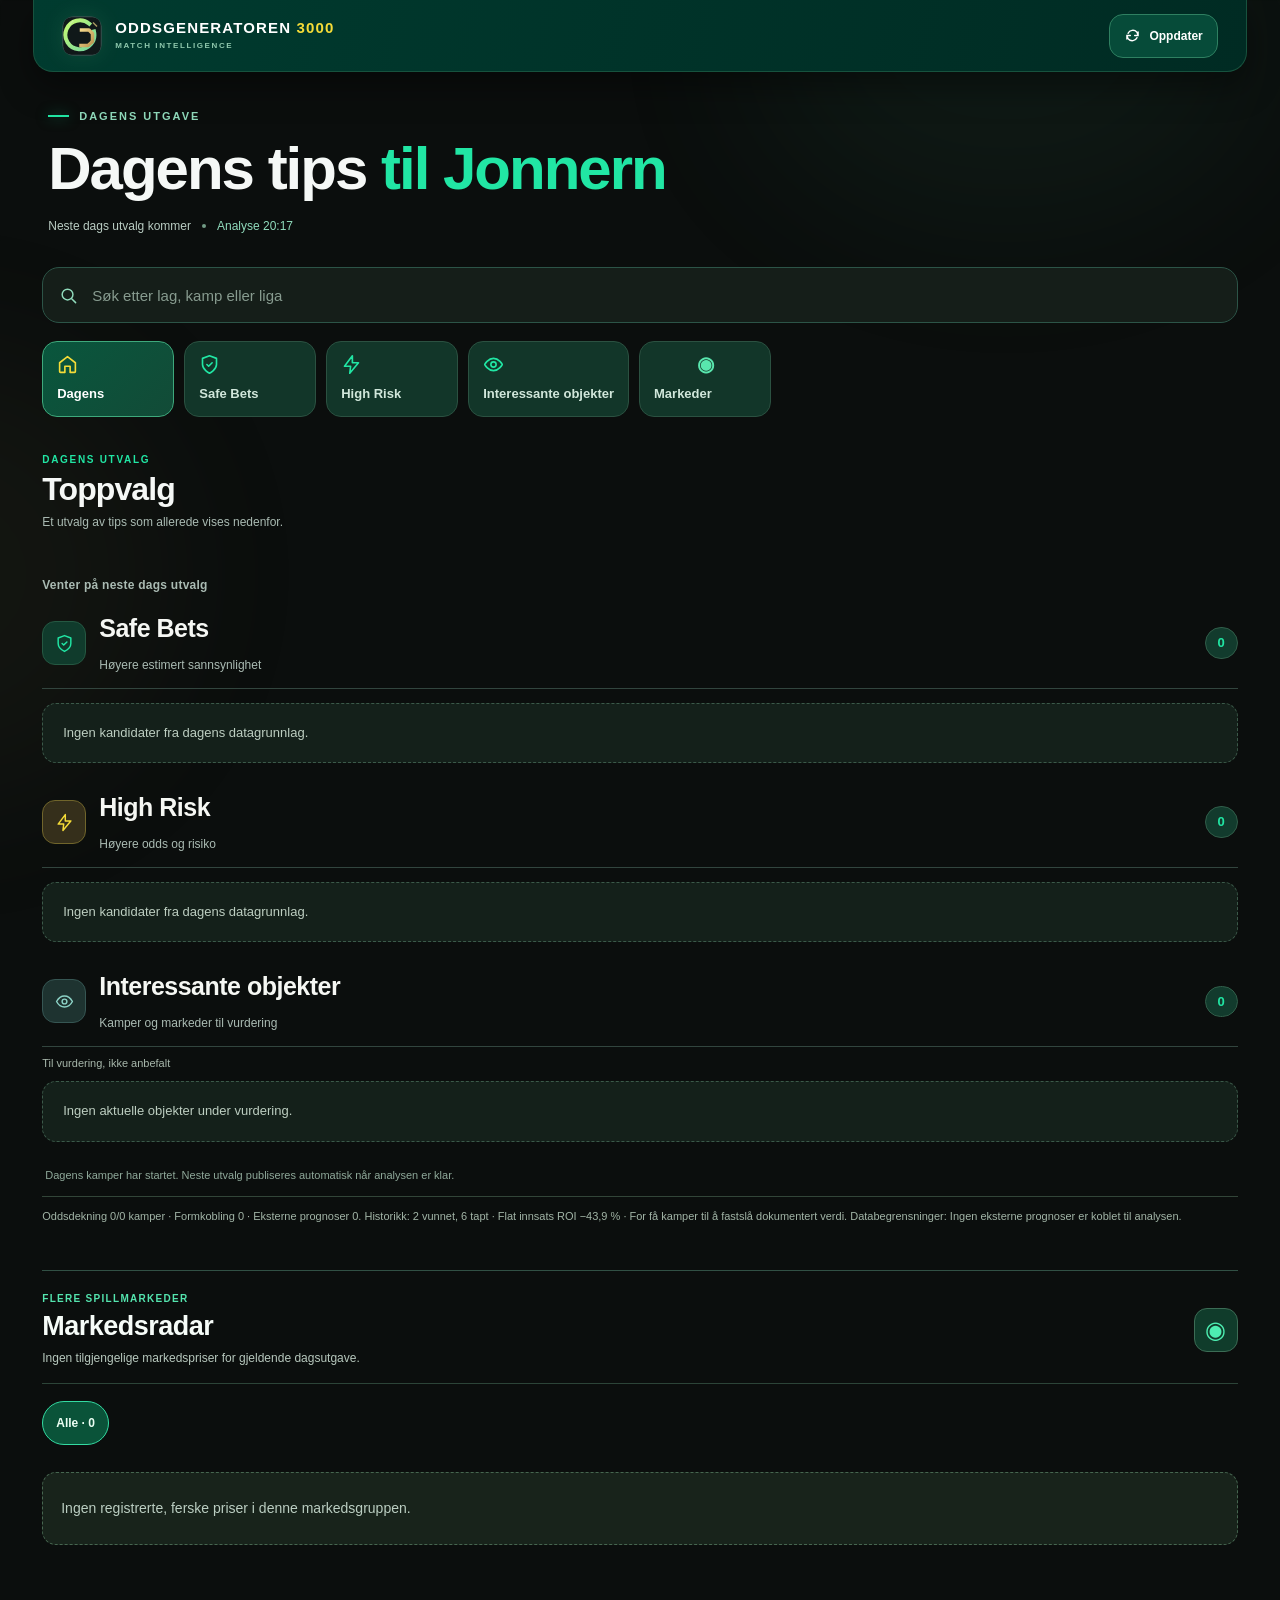
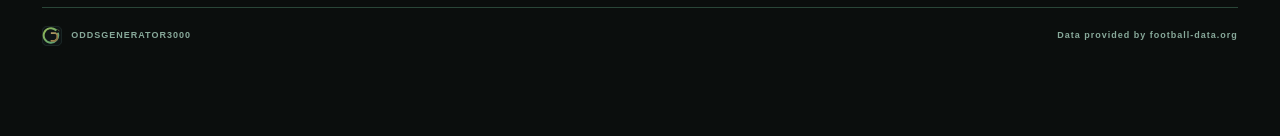
==== commit 141d3f50: "Integrer landslagsform og ranger kvalifiserte spill" ====
--- a/site/index.html
+++ b/site/index.html
@@ -13,19 +13,19 @@
   <script src="market-board-v14.js?v=16" defer></script>
   <script src="score-consensus-v14.js?v=16" defer></script>
   <script src="quality-v20.js?v=20" defer></script>
-  <script src="visible-selection-v40.js?v=41" defer></script>
-  <script src="three-fields-v26.js?v=42" defer></script>
+  <script src="visible-selection-v40.js?v=48" defer></script>
+  <script src="three-fields-v26.js?v=48" defer></script>
   <script src="tomorrow-v24.js?v=41" defer></script>
   <link rel="stylesheet" href="tomorrow-v24.css?v=24">
   <script src="versions-v22.js?v=22" defer></script>
   <link rel="stylesheet" href="quality-v20.css?v=20">
-  <link rel="stylesheet" href="three-fields-v26.css?v=42">
+  <link rel="stylesheet" href="three-fields-v26.css?v=48">
   <link rel="stylesheet" href="market-board-v14.css?v=15">
   <link rel="stylesheet" href="score-consensus-v14.css?v=15">
   <link rel="stylesheet" href="sportsbook-v37.css?v=37">
-  <script src="sportsbook-v37.js?v=37" defer></script>
+  <script src="sportsbook-v37.js?v=48" defer></script>
   <link rel="stylesheet" href="market-radar-v39.css?v=39">
-  <script src="market-radar-v39.js?v=41" defer></script>
+  <script src="market-radar-v39.js?v=48" defer></script>
 </head>
 <body>
   <div class="ambient ambient-a" aria-hidden="true"></div><div class="ambient ambient-b" aria-hidden="true"></div>
--- a/site/three-fields-v26.css
+++ b/site/three-fields-v26.css
@@ -1,4 +1,4 @@
-/* The old dashboards still operate as data readers; only three sections appear. */
+/* The legacy dashboards remain available to the data readers. */
 body.three-v26 main > :not(.hero):not(.tf-root),
 body.three-v26 #dagens,
 body.three-v26 #safe,
@@ -35,6 +35,10 @@
 .tf-note {font-size:10px;color:#81978a;line-height:1.4;margin-top:8px}
 .tf-empty {font-size:12px;color:#99b1a1;line-height:1.5;margin:10px 0}
 .tf-status {font-size:11px;color:#90aa98;line-height:1.5;margin:15px 2px 0}
+.tf-section.tf-ranked {margin-bottom:14px;min-height:0}
+.tf-ranked-grid {display:grid;grid-template-columns:repeat(auto-fit,minmax(min(100%,220px),1fr));gap:10px;align-items:start}
+.tf-more>summary {color:#edc97d;cursor:pointer;font-size:12px;margin:4px 0 10px}
+.tf-more>summary:focus-visible {outline:2px solid #edc97d;outline-offset:3px}
 @media(max-width:980px){.tf-columns {grid-template-columns:repeat(2,minmax(0,1fr))}.tf-section:last-child{grid-column:1/-1}}
 @media(max-width:620px){.tf-root{margin-top:20px}.tf-columns{grid-template-columns:1fr;gap:12px}.tf-section:last-child{grid-column:auto}.tf-section{min-height:unset;padding:15px 13px}.tf-section h2{font-size:18px}}
 
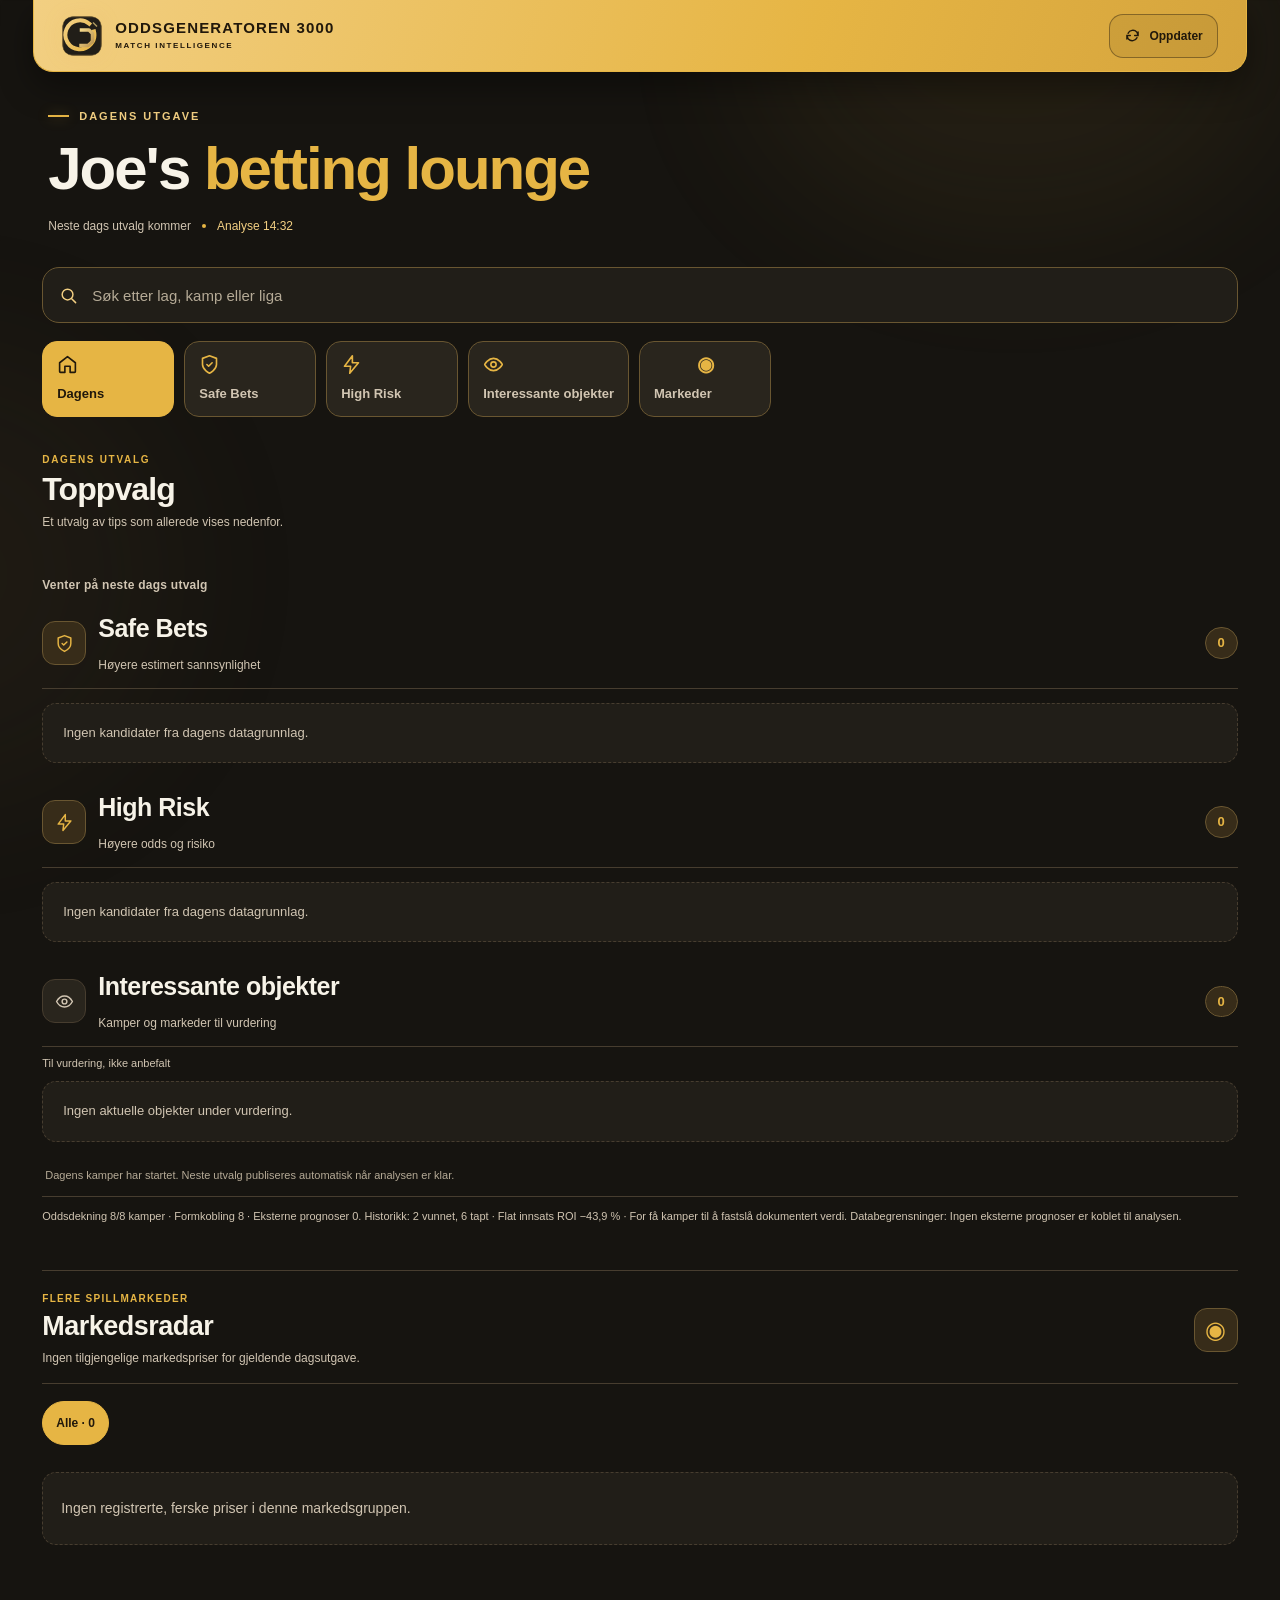
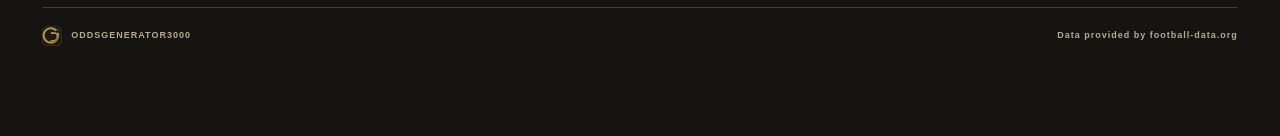
==== commit e0eea925: "Gi Joe's betting lounge Swedish Gold" ====
--- a/site/index.html
+++ b/site/index.html
@@ -2,12 +2,12 @@
 <html lang="nb">
 <head>
   <meta charset="utf-8">
-  <meta name="viewport" content="width=device-width,initial-scale=1">
-  <meta name="theme-color" content="#070e11">
-  <meta name="description" content="Dagens tips til Jonnern. Analyse, odds, live-resultater og historikk.">
-  <title>Dagens tips til Jonnern · OddsGeneratoren</title>
-  <link rel="icon" type="image/svg+xml" href="assets/og-mark.svg">
-  <link rel="stylesheet" href="styles.css?v=15">
+  <meta name="viewport" content="width=device-width,initial-scale=1,viewport-fit=cover">
+  <meta name="theme-color" content="#e6b544">
+  <meta name="description" content="Joe's betting lounge. Analyse, odds, live-resultater og historikk.">
+  <title>Joe's betting lounge · OddsGeneratoren</title>
+  <link rel="icon" type="image/svg+xml" href="assets/og-mark.svg?v=50">
+  <link rel="stylesheet" href="styles.css?v=50">
   <script src="app.js?v=16" defer></script>
   <script src="analysis-insights.js?v=13" defer></script>
   <script src="market-board-v14.js?v=16" defer></script>
@@ -19,20 +19,20 @@
   <link rel="stylesheet" href="tomorrow-v24.css?v=24">
   <script src="versions-v22.js?v=22" defer></script>
   <link rel="stylesheet" href="quality-v20.css?v=20">
-  <link rel="stylesheet" href="three-fields-v26.css?v=48">
+  <link rel="stylesheet" href="three-fields-v26.css?v=50">
   <link rel="stylesheet" href="market-board-v14.css?v=15">
   <link rel="stylesheet" href="score-consensus-v14.css?v=15">
-  <link rel="stylesheet" href="sportsbook-v37.css?v=37">
+  <link rel="stylesheet" href="sportsbook-v37.css?v=50">
   <script src="sportsbook-v37.js?v=48" defer></script>
-  <link rel="stylesheet" href="market-radar-v39.css?v=39">
+  <link rel="stylesheet" href="market-radar-v39.css?v=50">
   <script src="market-radar-v39.js?v=48" defer></script>
 </head>
 <body>
   <div class="ambient ambient-a" aria-hidden="true"></div><div class="ambient ambient-b" aria-hidden="true"></div>
-  <div class="shell">
-    <header class="header" id="toppen">
+  <div class="shell" id="toppen">
+    <header class="header">
       <a class="identity" href="#toppen" aria-label="OddsGeneratoren3000, tilbake til toppen">
-        <img class="identity-icon" src="assets/og-mark.svg" width="43" height="43" alt="">
+        <img class="identity-icon" src="assets/og-mark.svg?v=50" width="43" height="43" alt="">
         <span class="identity-lockup"><span class="identity-word">ODDSGENERATOR<span class="identity-3000">3000</span></span><span class="identity-sub">MATCH INTELLIGENCE</span></span>
       </a>
       <nav class="top-nav" aria-label="Hovednavigasjon"><a href="#dagens">I dag</a><a id="nav-live" href="#live" hidden>Live</a><a id="nav-results" href="#resultater" hidden>Resultater</a></nav>
@@ -42,7 +42,7 @@
     <main>
       <section class="hero" aria-label="Dagsutgave">
         <div class="hero-eyebrow"><span class="eyebrow-line"></span><span id="edition-indicator">DAGENS UTGAVE</span></div>
-        <h1>Dagens tips <em>til Jonnern</em></h1>
+        <h1>Joe's <em>betting lounge</em></h1>
         <div class="hero-bottom"><div class="edition-meta"><span id="today-date">Laster dagsutgave</span><span class="meta-dot"></span><span id="last-updated">Henter analyse</span><span id="demo-marker" class="demo-badge" hidden>DEMO</span></div><div class="hero-micro" aria-hidden="true"><span></span><span></span><span></span><span></span><span></span><span></span><span></span><span></span><span></span><span></span><span></span><span></span></div></div>
       </section>
 
@@ -65,7 +65,7 @@
 
       <section id="resultater" class="results-section" aria-labelledby="results-title" hidden><div class="section-heading"><div class="heading-left"><span class="section-no">04</span><div><div class="section-kicker">ARKIVERTE DAGSUTGAVER</div><h2 id="results-title">Resultater</h2></div></div><span id="results-summary" class="results-summary"></span></div><div id="results-list" class="results-list"></div></section>
     </main>
-    <footer class="footer"><img src="assets/og-mark.svg" width="20" height="20" alt=""><span>ODDSGENERATOR3000</span><span class="footer-right" id="footer-status"></span><span class="footer-source">Data provided by football-data.org</span><span id="demo-note" hidden>Illustrasjonsdata</span></footer>
+    <footer class="footer"><img src="assets/og-mark.svg?v=50" width="20" height="20" alt=""><span>ODDSGENERATOR3000</span><span class="footer-right" id="footer-status"></span><span class="footer-source">Data provided by football-data.org</span><span id="demo-note" hidden>Illustrasjonsdata</span></footer>
   </div>
 </body>
 </html>
--- a/site/styles.css
+++ b/site/styles.css
@@ -1,20 +1,39 @@
-:root{color-scheme:dark;--bg:#080e11;--surface:#111b1e;--surface-2:#142023;--edge:#293a3c;--soft:#849a9c;--body:#eaf0eb;--muted:#9aadb0;--krypton:#b9ed77;--krypton-dark:#233927;--gold:#edc679;--gold-dark:#433923;--red:#ff9e98;--cyan:#78d6d2;--radius:13px}
-*{box-sizing:border-box}html{scroll-behavior:smooth}body{font-family:Inter,-apple-system,BlinkMacSystemFont,"Segoe UI",Roboto,Arial,sans-serif;color:var(--body);background:var(--bg);margin:0;line-height:1.5;font-size:14px}body:before{content:"";position:fixed;inset:0;pointer-events:none;z-index:-1;opacity:.34;background-image:linear-gradient(#b1f8a20b 1px,transparent 1px),linear-gradient(90deg,#b1f8a20b 1px,transparent 1px);background-size:57px 57px;mask-image:linear-gradient(to bottom,#000,transparent 65%)}.ambient{position:fixed;pointer-events:none;z-index:-1;filter:blur(85px);border-radius:50%;opacity:.18}.ambient-a{top:-140px;left:58%;width:530px;height:370px;background:#42a779}.ambient-b{top:350px;left:-280px;width:450px;height:450px;background:#7b7342;opacity:.08}button{font:inherit;cursor:pointer}a{color:inherit;text-decoration:none}[hidden]{display:none!important}.shell{width:min(1180px,100%);margin:0 auto;padding:0 34px 45px}.header{height:96px;display:flex;align-items:center;justify-content:space-between;border-bottom:1px solid var(--edge);gap:28px}.identity{display:flex;gap:13px;align-items:center;min-width:0}.identity-icon{border-radius:12px;filter:drop-shadow(0 0 10px #9eff9b17)}.identity-lockup{display:flex;flex-direction:column;line-height:1.1;gap:5px}.identity-word{font-size:13px;font-weight:900;letter-spacing:1.6px;white-space:nowrap}.identity-3000{color:var(--gold)}.identity-sub{font-size:8px;letter-spacing:2.15px;font-weight:750;color:#91a3a4}.top-nav{display:flex;align-items:center;gap:31px;margin-left:auto}.top-nav a{font-size:12px;font-weight:660;color:#92a9a7;position:relative}.top-nav a:hover,.top-nav a:focus-visible{color:#edfff5}.refresh{background:#141f21;border:1px solid #33474a;border-radius:8px;color:#d8e9e2;padding:10px 14px;display:inline-flex;align-items:center;gap:8px;font-size:12px;font-weight:690}.refresh:hover{background:#21302e;border-color:#7a9b83}.refresh:disabled{opacity:.5}.refresh svg{flex-shrink:0}
-.hero{padding:60px 0 41px;border-bottom:1px solid #324241;position:relative;overflow:hidden}.hero:before{content:"";position:absolute;right:38px;top:35px;width:390px;height:230px;border:1px solid #436a4d36;border-radius:52% 48% 57% 43%;transform:rotate(-25deg);box-shadow:0 0 0 34px #719b4811,0 0 0 85px #9ea64508;pointer-events:none}.hero-eyebrow{display:flex;align-items:center;gap:10px;color:#b0c2b3;letter-spacing:2px;font-size:10px;font-weight:850}.eyebrow-line{width:21px;height:2px;background:var(--krypton);box-shadow:0 0 10px #b9ed77aa}.hero-version{font-weight:670;color:#6e8887;letter-spacing:1px;margin-left:7px}.hero h1{position:relative;font-size:clamp(39px,5.5vw,71px);letter-spacing:-3.4px;line-height:1.06;margin:25px 0 22px;font-weight:860;max-width:950px}.hero h1 em{font-style:normal;color:var(--krypton)}.hero-bottom{display:flex;justify-content:space-between;align-items:center;gap:20px}.edition-meta{display:flex;align-items:center;flex-wrap:wrap;gap:11px;font-size:12px;color:#b2c0bc}.meta-dot{width:4px;height:4px;background:#729b85;border-radius:50%}.demo-badge{font-size:10px;color:var(--gold);border:1px solid #887144;padding:3px 6px;border-radius:4px}.hero-micro{display:flex;gap:4px;align-items:flex-end;height:18px;opacity:.65}.hero-micro span{width:3px;background:#94caa2;border-radius:5px}.hero-micro span:nth-child(3n){height:16px}.hero-micro span:nth-child(3n+1){height:7px}.hero-micro span:nth-child(3n+2){height:11px}
-.alert{margin:19px 0 0;padding:13px 15px;border-radius:8px;border:1px solid #806d3f;background:#28241c;color:#e3cfa3;font-size:12px}.section{scroll-margin-top:20px;margin-top:47px}.section-heading{display:flex;align-items:center;justify-content:space-between;gap:20px;margin-bottom:19px}.heading-left{display:flex;align-items:center;gap:14px}.section-no{min-width:35px;height:35px;display:inline-flex;align-items:center;justify-content:center;font-size:11px;letter-spacing:.3px;font-weight:800;color:var(--krypton);border:1px solid #4a6550;background:#1a2925;border-radius:9px}.section-kicker{font-size:9px;letter-spacing:1.8px;color:#8ea4a2;font-weight:800;margin-bottom:2px}.section-heading h2{font-size:25px;letter-spacing:-.85px;line-height:1.1;margin:0;font-weight:820}.count-tag{min-width:32px;text-align:center;border:1px solid #485c4c;background:#19271e;border-radius:7px;padding:6px 10px;color:var(--krypton);font-weight:800;font-size:12px}
-.pick-grid{display:grid;grid-template-columns:repeat(2,minmax(0,1fr));gap:15px}.pick{background:linear-gradient(155deg,#19262a 0%,#101b1e 64%,#10171b 100%);position:relative;border:1px solid var(--edge);border-radius:var(--radius);padding:20px 20px 17px;min-width:0;overflow:hidden;box-shadow:0 14px 34px #00000030;transition:border-color .15s,transform .15s}.pick:before{content:"";position:absolute;top:0;left:0;right:0;height:2px;background:linear-gradient(90deg,var(--krypton) 0%,#79b69c 32%,transparent 83%);opacity:.8}.pick:hover{border-color:#56736f;transform:translateY(-2px)}.pick.pick-live{border-color:#538b71}.pick-top{display:flex;align-items:center;justify-content:space-between;gap:12px;color:#9eb3b4;font-size:10px;font-weight:690}.league-line{display:flex;gap:7px;align-items:center;white-space:nowrap;min-width:0}.league-name{overflow:hidden;text-overflow:ellipsis}.league-mark{width:18px;height:18px;border:1px solid #47605b;border-radius:5px;display:flex;align-items:center;justify-content:center;font-size:8px;color:var(--gold);flex-shrink:0;font-weight:900}.league-mark.has-img{background:#f5f5f5;border-color:transparent}.league-mark img{width:16px;height:16px;object-fit:contain}.pick-right-meta{display:flex;align-items:center;gap:8px;white-space:nowrap}.kickoff-time{color:#8ba4a2;font-variant-numeric:tabular-nums}.fixture-row{margin-top:19px;display:flex;align-items:center;gap:14px;justify-content:space-between}.fixture-teams{display:flex;flex:1;flex-direction:column;gap:9px;min-width:0}.team-row{display:flex;align-items:center;gap:10px}.team-badge{height:33px;width:33px;display:inline-flex;justify-content:center;align-items:center;flex-shrink:0;border:1px solid #4a6864;background:linear-gradient(155deg,#283a39,#1b2b2d);border-radius:10px;color:#cfdfdc;font-weight:810;font-size:11px;letter-spacing:-.4px;overflow:hidden}.team-badge.has-img{border-color:#526761;background:#edf2ef;padding:4px}.team-badge img{height:100%;width:100%;object-fit:contain}.team-name{font-size:16px;font-weight:770;letter-spacing:-.2px;line-height:1.15;min-width:0}.fixture-score{color:var(--gold);font-weight:820;font-size:27px;letter-spacing:-1.5px;font-variant-numeric:tabular-nums;white-space:nowrap}.fixture-score small{display:block;text-align:right;font-size:9px;color:#8eabaa;letter-spacing:1.1px;font-weight:750}.pick-play{margin-top:18px;padding-top:16px;border-top:1px solid #314244;display:flex;align-items:center;justify-content:space-between;gap:10px}.play-kicker{font-size:9px;letter-spacing:1.4px;color:#94a9a9;font-weight:760}.play-name{margin-top:4px;font-size:16px;font-weight:790;letter-spacing:-.2px}.odd-wrap{text-align:right;flex-shrink:0}.odd-number{font-size:30px;font-weight:880;line-height:1;letter-spacing:-.7px;color:var(--gold);font-variant-numeric:tabular-nums}.odd-caption{font-size:8px;letter-spacing:.9px;color:#a2aa91;margin-top:4px;font-weight:680}.pick-bottom{display:flex;align-items:center;gap:12px;justify-content:space-between;margin-top:16px}.category-badge{font-size:10px;font-weight:820;letter-spacing:.6px;color:var(--krypton);white-space:nowrap}.category-badge.high{color:var(--gold)}.details-toggle{color:#a1b6b6;background:none;border:0;padding:5px 0;font-size:11px;font-weight:720}.details-toggle:hover{color:white}.details-toggle:focus-visible,.refresh:focus-visible,.top-nav a:focus-visible{outline:2px solid var(--gold);outline-offset:4px}.result-badge{border:1px solid #465757;background:#283538;color:#d1dddd;padding:4px 7px;border-radius:5px;font-size:9px;letter-spacing:.2px;font-weight:790;white-space:nowrap}.result-badge.scheduled{display:none}.result-badge.live{color:#d9f7bd;background:#253b2c;border-color:#699c65}.result-badge.live:before{content:"";display:inline-block;width:5px;height:5px;margin-right:5px;vertical-align:1px;border-radius:50%;background:var(--krypton);box-shadow:0 0 8px var(--krypton)}.result-badge.won{color:#c5efb9;background:#213a28;border-color:#4b8158}.result-badge.lost{color:#ffb1a6;background:#3a2225;border-color:#895158}.result-badge.void,.result-badge.postponed{color:#f0d99f;border-color:#706249}.result-badge.unverified{color:#a9c1bf}.insight-bar{display:flex;align-items:center;gap:9px;margin-top:14px}.insight-label{font-size:10px;color:#96aba8}.insight-value{font-size:11px;color:var(--krypton);font-weight:790;margin-left:auto}.insight-track{background:#2a3935;border-radius:20px;height:3px;flex:0 1 84px;overflow:hidden}.insight-track i{display:block;height:100%;background:var(--krypton)}.details{display:none;margin-top:17px;padding-top:17px;border-top:1px solid #344549}.details.open{display:block}.detail-grid{display:grid;grid-template-columns:repeat(2,1fr);gap:13px}.detail dt{color:#8ea5a1;font-size:10px;margin-bottom:4px}.detail dd{font-size:12px;font-weight:690;margin:0}.detail-reasons{color:#b1c5b9;font-size:11px;line-height:1.65;padding-left:18px;margin:15px 0 0}.detail-reasons li+li{margin-top:2px}.provider-credits{margin-top:13px;font-size:10px;color:#829e9d}.source-pill{font-size:9px;padding:3px 6px;border:1px solid #446152;border-radius:5px;color:var(--krypton)}
-.live-section{scroll-margin-top:20px;margin-top:36px;border:1px solid #456d5f;background:linear-gradient(125deg,#152a24,#111f21 73%);border-radius:14px;padding:21px;box-shadow:0 0 45px #5aab7e12}.live-section-head{margin-bottom:15px}.live-signal{display:flex;gap:3px;align-items:center;height:22px;margin-right:2px}.live-signal span{height:12px;width:3px;background:var(--krypton);border-radius:4px;box-shadow:0 0 11px #abff9980;animation:signal 1.3s ease-in-out infinite alternate}.live-signal span:nth-child(2){animation-delay:.22s;height:22px}.live-signal span:nth-child(3){animation-delay:.48s;height:16px}.live-total{color:var(--krypton);font-size:13px;margin-left:3px}.update-time{font-size:10px;color:#95acaa;text-align:right}.live-grid{display:grid;grid-template-columns:repeat(2,minmax(0,1fr));gap:10px}.live-match{border:1px solid #3b6256;background:#10201e;border-radius:10px;padding:16px 17px}.live-match-main{display:flex;align-items:center;gap:12px;justify-content:space-between}.live-match-teams{display:flex;flex-direction:column;gap:9px;font-weight:710;min-width:0}.live-team{display:flex;align-items:center;gap:9px;font-size:12px}.live-team .team-badge{height:27px;width:27px;border-radius:8px;font-size:9px}.live-score{font-size:23px;color:var(--gold);letter-spacing:-1px;font-weight:850;font-variant-numeric:tabular-nums}.live-state{display:flex;align-items:center;justify-content:space-between;gap:10px;margin-top:13px;border-top:1px solid #2b4a42;padding-top:12px;font-size:11px}.live-pick{color:#aabdb9;min-width:0}.live-phase{color:var(--krypton);font-weight:760;white-space:nowrap}.goal-tracker{margin-top:10px;height:5px;border-radius:8px;background:#2d4039;overflow:hidden}.goal-tracker i{height:100%;display:block;background:linear-gradient(90deg,#5fa894,var(--krypton));max-width:100%;border-radius:8px}.tracker-label{font-size:9px;color:#8aaba1;margin-top:6px}
-.categories{display:grid;grid-template-columns:repeat(2,minmax(0,1fr));gap:24px}.mini-list{border:1px solid var(--edge);background:linear-gradient(160deg,#142023,#0f171a);border-radius:12px;overflow:hidden;min-height:108px}.mini{padding:14px 17px;display:flex;gap:13px;justify-content:space-between;align-items:center;border-bottom:1px solid #2c3b3e}.mini:last-child{border:0}.mini-teams{display:flex;align-items:center;gap:8px;min-width:0}.mini-teams .team-badge{height:26px;width:26px;border-radius:7px;font-size:9px}.mini-teams .team-badge+.team-badge{margin-left:-14px;box-shadow:0 0 0 2px #132023}.mini-main{min-width:0;flex:1}.mini-league{font-size:9px;letter-spacing:.3px;color:#8fa8a3;margin-bottom:5px}.mini-names{font-size:12px;font-weight:790;white-space:nowrap;overflow:hidden;text-overflow:ellipsis}.mini-pick{font-size:11px;color:#9cb0af;margin-top:4px}.mini-right{display:flex;flex-direction:column;align-items:flex-end;gap:5px}.mini-price{font-size:21px;color:var(--gold);font-weight:850;font-variant-numeric:tabular-nums}.mini-score{font-size:10px;color:#b2cbbe}.mini .result-badge{font-size:9px}.empty{grid-column:1/-1;background:#101a1d;border:1px dashed #3c5251;border-radius:12px;padding:31px;color:#91a9a5;font-size:12px}.mini-list .empty{border:0;background:transparent}.results-section{scroll-margin-top:20px;margin-top:53px}.results-summary{font-size:11px;color:var(--gold)}.results-list{display:grid;grid-template-columns:repeat(3,minmax(0,1fr));gap:11px}.history-day{border:1px solid var(--edge);background:var(--surface);border-radius:10px;padding:15px 16px}.history-date{font-size:11px;color:#a5c1b6;font-weight:750}.history-metric{margin-top:8px;font-size:22px;color:#eff5ed;font-weight:830}.history-sub{color:#8da29e;font-size:10px;margin-top:2px}.history-streak{display:flex;gap:5px;margin-top:10px}.history-streak i{width:7px;height:7px;border-radius:2px;background:#43585a}.history-streak i.won{background:var(--krypton)}.history-streak i.lost{background:var(--red)}.history-streak i.void{background:var(--gold)}
-.footer{display:flex;align-items:center;gap:9px;border-top:1px solid #2c3d3d;margin-top:62px;padding:18px 0 0;color:#75948d;font-size:9px;font-weight:700;letter-spacing:1px}.footer img{opacity:.72}.footer-right{margin-left:auto;font-weight:560;letter-spacing:0;color:#90a7a3}.footer [hidden]{display:none!important}
+:root {
+  color-scheme: dark;
+  --bg: #161410;
+  --surface: #211e18;
+  --surface-2: #29251d;
+  --edge: #473d2f;
+  --body: #f7f3e8;
+  --muted: #d1c5b2;
+  --soft: #b5aa96;
+  --gold: #e6b544;
+  --gold-light: #f2cf82;
+  --gold-dark: #372c19;
+  --gold-edge: #695631;
+  --on-gold: #21180b;
+  --krypton: #b9ed77;
+  --krypton-dark: #233927;
+  --red: #ff9e98;
+  --cyan: #78d6d2;
+  --radius: 13px;
+}
+*{box-sizing:border-box}html{scroll-behavior:smooth}body{font-family:Inter,-apple-system,BlinkMacSystemFont,"Segoe UI",Roboto,Arial,sans-serif;color:var(--body);background:var(--bg);margin:0;line-height:1.5;font-size:14px}body:before{content:"";position:fixed;inset:0;pointer-events:none;z-index:-1;opacity:.34;background-image:linear-gradient(#e6b5440b 1px,transparent 1px),linear-gradient(90deg,#e6b5440b 1px,transparent 1px);background-size:57px 57px;mask-image:linear-gradient(to bottom,#000,transparent 65%)}.ambient{position:fixed;pointer-events:none;z-index:-1;filter:blur(85px);border-radius:50%;opacity:.18}.ambient-a{top:-140px;right:0;width:min(530px,46vw);height:370px;background:var(--gold)}.ambient-b{top:350px;left:-280px;width:450px;height:450px;background:#92703d;opacity:.08}button{font:inherit;cursor:pointer}a{color:inherit;text-decoration:none}[hidden]{display:none!important}.shell{width:min(1180px,100%);margin:0 auto;padding:0 34px 45px}.header{height:96px;display:flex;align-items:center;justify-content:space-between;border-bottom:1px solid var(--edge);gap:28px}.identity{display:flex;gap:13px;align-items:center;min-width:0}.identity-icon{border-radius:12px;filter:drop-shadow(0 0 10px #e6b54417)}.identity-lockup{display:flex;flex-direction:column;line-height:1.1;gap:5px}.identity-word{font-size:13px;font-weight:900;letter-spacing:1.6px;white-space:nowrap}.identity-3000{color:var(--gold)}.identity-sub{font-size:8px;letter-spacing:2.15px;font-weight:750;color:var(--muted)}.top-nav{display:flex;align-items:center;gap:31px;margin-left:auto}.top-nav a{font-size:12px;font-weight:660;color:var(--muted);position:relative}.top-nav a:hover,.top-nav a:focus-visible{color:var(--body)}.refresh{background:var(--surface);border:1px solid var(--edge);border-radius:8px;color:var(--body);padding:10px 14px;display:inline-flex;align-items:center;gap:8px;font-size:12px;font-weight:690}.refresh:hover{background:var(--surface-2);border-color:var(--gold-edge)}.refresh:disabled{opacity:.5}.refresh svg{flex-shrink:0}
+.hero{padding:60px 0 41px;border-bottom:1px solid var(--edge);position:relative;overflow:hidden}.hero:before{content:"";position:absolute;right:38px;top:35px;width:390px;height:230px;border:1px solid #e6b54436;border-radius:52% 48% 57% 43%;transform:rotate(-25deg);box-shadow:0 0 0 34px #e6b54411,0 0 0 85px #e6b54408;pointer-events:none}.hero-eyebrow{display:flex;align-items:center;gap:10px;color:var(--muted);letter-spacing:2px;font-size:10px;font-weight:850}.eyebrow-line{width:21px;height:2px;background:var(--gold);box-shadow:0 0 10px #e6b54470}.hero-version{font-weight:670;color:var(--soft);letter-spacing:1px;margin-left:7px}.hero h1{position:relative;font-size:clamp(39px,5.5vw,71px);letter-spacing:-3.4px;line-height:1.06;margin:25px 0 22px;font-weight:860;max-width:950px}.hero h1 em{font-style:normal;color:var(--gold)}.hero-bottom{display:flex;justify-content:space-between;align-items:center;gap:20px}.edition-meta{display:flex;align-items:center;flex-wrap:wrap;gap:11px;font-size:12px;color:var(--muted)}.meta-dot{width:4px;height:4px;background:var(--gold);border-radius:50%}.demo-badge{font-size:10px;color:var(--gold);border:1px solid var(--gold-edge);padding:3px 6px;border-radius:4px}.hero-micro{display:flex;gap:4px;align-items:flex-end;height:18px;opacity:.65}.hero-micro span{width:3px;background:var(--gold-light);border-radius:5px}.hero-micro span:nth-child(3n){height:16px}.hero-micro span:nth-child(3n+1){height:7px}.hero-micro span:nth-child(3n+2){height:11px}
+.alert{margin:19px 0 0;padding:13px 15px;border-radius:8px;border:1px solid #806d3f;background:#28241c;color:#e3cfa3;font-size:12px}.section{scroll-margin-top:20px;margin-top:47px}.section-heading{display:flex;align-items:center;justify-content:space-between;gap:20px;margin-bottom:19px}.heading-left{display:flex;align-items:center;gap:14px}.section-no{min-width:35px;height:35px;display:inline-flex;align-items:center;justify-content:center;font-size:11px;letter-spacing:.3px;font-weight:800;color:var(--krypton);border:1px solid var(--edge);background:var(--surface);border-radius:9px}.section-kicker{font-size:9px;letter-spacing:1.8px;color:var(--soft);font-weight:800;margin-bottom:2px}.section-heading h2{font-size:25px;letter-spacing:-.85px;line-height:1.1;margin:0;font-weight:820}.count-tag{min-width:32px;text-align:center;border:1px solid var(--edge);background:var(--surface-2);border-radius:7px;padding:6px 10px;color:var(--krypton);font-weight:800;font-size:12px}
+.pick-grid{display:grid;grid-template-columns:repeat(2,minmax(0,1fr));gap:15px}.pick{background:linear-gradient(155deg,var(--surface-2) 0%,var(--surface) 64%,var(--surface) 100%);position:relative;border:1px solid var(--edge);border-radius:var(--radius);padding:20px 20px 17px;min-width:0;overflow:hidden;box-shadow:0 14px 34px #00000030;transition:border-color .15s,transform .15s}.pick:before{content:"";position:absolute;top:0;left:0;right:0;height:2px;background:linear-gradient(90deg,var(--krypton) 0%,var(--gold-light) 32%,transparent 83%);opacity:.8}.pick:hover{border-color:var(--edge);transform:translateY(-2px)}.pick.pick-live{border-color:var(--gold-edge)}.pick-top{display:flex;align-items:center;justify-content:space-between;gap:12px;color:var(--muted);font-size:10px;font-weight:690}.league-line{display:flex;gap:7px;align-items:center;white-space:nowrap;min-width:0}.league-name{overflow:hidden;text-overflow:ellipsis}.league-mark{width:18px;height:18px;border:1px solid var(--edge);border-radius:5px;display:flex;align-items:center;justify-content:center;font-size:8px;color:var(--gold);flex-shrink:0;font-weight:900}.league-mark.has-img{background:var(--body);border-color:transparent}.league-mark img{width:16px;height:16px;object-fit:contain}.pick-right-meta{display:flex;align-items:center;gap:8px;white-space:nowrap}.kickoff-time{color:var(--soft);font-variant-numeric:tabular-nums}.fixture-row{margin-top:19px;display:flex;align-items:center;gap:14px;justify-content:space-between}.fixture-teams{display:flex;flex:1;flex-direction:column;gap:9px;min-width:0}.team-row{display:flex;align-items:center;gap:10px}.team-badge{height:33px;width:33px;display:inline-flex;justify-content:center;align-items:center;flex-shrink:0;border:1px solid var(--edge);background:linear-gradient(155deg,var(--surface-2),var(--surface-2));border-radius:10px;color:var(--muted);font-weight:810;font-size:11px;letter-spacing:-.4px;overflow:hidden}.team-badge.has-img{border-color:var(--gold-edge);background:var(--body);padding:4px}.team-badge img{height:100%;width:100%;object-fit:contain}.team-name{font-size:16px;font-weight:770;letter-spacing:-.2px;line-height:1.15;min-width:0}.fixture-score{color:var(--gold);font-weight:820;font-size:27px;letter-spacing:-1.5px;font-variant-numeric:tabular-nums;white-space:nowrap}.fixture-score small{display:block;text-align:right;font-size:9px;color:var(--soft);letter-spacing:1.1px;font-weight:750}.pick-play{margin-top:18px;padding-top:16px;border-top:1px solid var(--edge);display:flex;align-items:center;justify-content:space-between;gap:10px}.play-kicker{font-size:9px;letter-spacing:1.4px;color:var(--soft);font-weight:760}.play-name{margin-top:4px;font-size:16px;font-weight:790;letter-spacing:-.2px}.odd-wrap{text-align:right;flex-shrink:0}.odd-number{font-size:30px;font-weight:880;line-height:1;letter-spacing:-.7px;color:var(--gold);font-variant-numeric:tabular-nums}.odd-caption{font-size:8px;letter-spacing:.9px;color:var(--soft);margin-top:4px;font-weight:680}.pick-bottom{display:flex;align-items:center;gap:12px;justify-content:space-between;margin-top:16px}.category-badge{font-size:10px;font-weight:820;letter-spacing:.6px;color:var(--krypton);white-space:nowrap}.category-badge.high{color:var(--gold)}.details-toggle{color:var(--muted);background:none;border:0;padding:5px 0;font-size:11px;font-weight:720}.details-toggle:hover{color:white}.details-toggle:focus-visible,.refresh:focus-visible,.top-nav a:focus-visible{outline:2px solid var(--gold);outline-offset:4px}.result-badge{border:1px solid var(--edge);background:var(--surface-2);color:var(--muted);padding:4px 7px;border-radius:5px;font-size:9px;letter-spacing:.2px;font-weight:790;white-space:nowrap}.result-badge.scheduled{display:none}.result-badge.live{color:#d9f7bd;background:#253b2c;border-color:#699c65}.result-badge.live:before{content:"";display:inline-block;width:5px;height:5px;margin-right:5px;vertical-align:1px;border-radius:50%;background:var(--krypton);box-shadow:0 0 8px var(--krypton)}.result-badge.won{color:#c5efb9;background:#213a28;border-color:#4b8158}.result-badge.lost{color:#ffb1a6;background:#3a2225;border-color:#895158}.result-badge.void,.result-badge.postponed{color:#f0d99f;border-color:#706249}.result-badge.unverified{color:var(--muted)}.insight-bar{display:flex;align-items:center;gap:9px;margin-top:14px}.insight-label{font-size:10px;color:var(--soft)}.insight-value{font-size:11px;color:var(--krypton);font-weight:790;margin-left:auto}.insight-track{background:var(--edge);border-radius:20px;height:3px;flex:0 1 84px;overflow:hidden}.insight-track i{display:block;height:100%;background:var(--krypton)}.details{display:none;margin-top:17px;padding-top:17px;border-top:1px solid var(--edge)}.details.open{display:block}.detail-grid{display:grid;grid-template-columns:repeat(2,1fr);gap:13px}.detail dt{color:var(--soft);font-size:10px;margin-bottom:4px}.detail dd{font-size:12px;font-weight:690;margin:0}.detail-reasons{color:var(--muted);font-size:11px;line-height:1.65;padding-left:18px;margin:15px 0 0}.detail-reasons li+li{margin-top:2px}.provider-credits{margin-top:13px;font-size:10px;color:var(--soft)}.source-pill{font-size:9px;padding:3px 6px;border:1px solid var(--edge);border-radius:5px;color:var(--krypton)}
+.live-section{scroll-margin-top:20px;margin-top:36px;border:1px solid var(--edge);background:linear-gradient(125deg,var(--surface),var(--surface) 73%);border-radius:14px;padding:21px;box-shadow:0 0 45px #e6b5440b}.live-section-head{margin-bottom:15px}.live-signal{display:flex;gap:3px;align-items:center;height:22px;margin-right:2px}.live-signal span{height:12px;width:3px;background:var(--krypton);border-radius:4px;box-shadow:0 0 11px #abff9980;animation:signal 1.3s ease-in-out infinite alternate}.live-signal span:nth-child(2){animation-delay:.22s;height:22px}.live-signal span:nth-child(3){animation-delay:.48s;height:16px}.live-total{color:var(--krypton);font-size:13px;margin-left:3px}.update-time{font-size:10px;color:var(--soft);text-align:right}.live-grid{display:grid;grid-template-columns:repeat(2,minmax(0,1fr));gap:10px}.live-match{border:1px solid var(--edge);background:var(--surface);border-radius:10px;padding:16px 17px}.live-match-main{display:flex;align-items:center;gap:12px;justify-content:space-between}.live-match-teams{display:flex;flex-direction:column;gap:9px;font-weight:710;min-width:0}.live-team{display:flex;align-items:center;gap:9px;font-size:12px}.live-team .team-badge{height:27px;width:27px;border-radius:8px;font-size:9px}.live-score{font-size:23px;color:var(--gold);letter-spacing:-1px;font-weight:850;font-variant-numeric:tabular-nums}.live-state{display:flex;align-items:center;justify-content:space-between;gap:10px;margin-top:13px;border-top:1px solid var(--edge);padding-top:12px;font-size:11px}.live-pick{color:var(--muted);min-width:0}.live-phase{color:var(--krypton);font-weight:760;white-space:nowrap}.goal-tracker{margin-top:10px;height:5px;border-radius:8px;background:var(--edge);overflow:hidden}.goal-tracker i{height:100%;display:block;background:linear-gradient(90deg,#5fa894,var(--krypton));max-width:100%;border-radius:8px}.tracker-label{font-size:9px;color:var(--soft);margin-top:6px}
+.categories{display:grid;grid-template-columns:repeat(2,minmax(0,1fr));gap:24px}.mini-list{border:1px solid var(--edge);background:linear-gradient(160deg,var(--surface-2),var(--surface));border-radius:12px;overflow:hidden;min-height:108px}.mini{padding:14px 17px;display:flex;gap:13px;justify-content:space-between;align-items:center;border-bottom:1px solid var(--edge)}.mini:last-child{border:0}.mini-teams{display:flex;align-items:center;gap:8px;min-width:0}.mini-teams .team-badge{height:26px;width:26px;border-radius:7px;font-size:9px}.mini-teams .team-badge+.team-badge{margin-left:-14px;box-shadow:0 0 0 2px var(--surface-2)}.mini-main{min-width:0;flex:1}.mini-league{font-size:9px;letter-spacing:.3px;color:var(--soft);margin-bottom:5px}.mini-names{font-size:12px;font-weight:790;white-space:nowrap;overflow:hidden;text-overflow:ellipsis}.mini-pick{font-size:11px;color:var(--muted);margin-top:4px}.mini-right{display:flex;flex-direction:column;align-items:flex-end;gap:5px}.mini-price{font-size:21px;color:var(--gold);font-weight:850;font-variant-numeric:tabular-nums}.mini-score{font-size:10px;color:var(--muted)}.mini .result-badge{font-size:9px}.empty{grid-column:1/-1;background:var(--surface);border:1px dashed var(--edge);border-radius:12px;padding:31px;color:var(--soft);font-size:12px}.mini-list .empty{border:0;background:transparent}.results-section{scroll-margin-top:20px;margin-top:53px}.results-summary{font-size:11px;color:var(--gold)}.results-list{display:grid;grid-template-columns:repeat(3,minmax(0,1fr));gap:11px}.history-day{border:1px solid var(--edge);background:var(--surface);border-radius:10px;padding:15px 16px}.history-date{font-size:11px;color:var(--muted);font-weight:750}.history-metric{margin-top:8px;font-size:22px;color:var(--body);font-weight:830}.history-sub{color:var(--soft);font-size:10px;margin-top:2px}.history-streak{display:flex;gap:5px;margin-top:10px}.history-streak i{width:7px;height:7px;border-radius:2px;background:var(--edge)}.history-streak i.won{background:var(--krypton)}.history-streak i.lost{background:var(--red)}.history-streak i.void{background:var(--gold)}
+.footer{display:flex;align-items:center;gap:9px;border-top:1px solid var(--edge);margin-top:62px;padding:18px 0 0;color:var(--soft);font-size:9px;font-weight:700;letter-spacing:1px}.footer img{opacity:.72}.footer-right{margin-left:auto;font-weight:560;letter-spacing:0;color:var(--soft)}.footer [hidden]{display:none!important}
 @keyframes signal{from{opacity:.5;transform:scaleY(.7)}to{opacity:1;transform:scaleY(1)}}@media(prefers-reduced-motion:reduce){html{scroll-behavior:auto}.live-signal span{animation:none}.pick{transition:none}}
 @media(max-width:910px){.shell{padding-left:23px;padding-right:23px}.top-nav{gap:18px}.pick-grid,.live-grid,.categories{grid-template-columns:1fr}.categories{gap:0}.categories .section{margin-top:33px}.results-list{grid-template-columns:repeat(2,minmax(0,1fr))}.hero h1{letter-spacing:-2.2px}}
 @media(max-width:560px){.shell{padding-left:17px;padding-right:17px;padding-bottom:25px}.header{height:78px;gap:12px}.identity-icon{height:37px;width:37px}.identity-word{font-size:10px;letter-spacing:.8px}.identity-sub{font-size:7px;letter-spacing:1.25px}.top-nav{display:none}.refresh{padding:10px}.refresh span{display:none}.hero{padding:43px 0 28px}.hero-eyebrow{font-size:9px}.hero h1{font-size:clamp(37px,10.5vw,48px);letter-spacing:-1.8px;line-height:1.09;margin:19px 0}.hero h1 em{display:block}.hero-micro{display:none}.edition-meta{font-size:11px;gap:9px}.section{margin-top:36px}.section-heading{margin-bottom:14px}.section-heading h2{font-size:22px}.section-kicker{font-size:8px;letter-spacing:1.3px}.section-no{min-width:31px;height:31px}.pick{padding:16px 15px 14px}.team-row{gap:9px}.team-name{font-size:14px}.fixture-score{font-size:21px}.play-name{font-size:14px}.odd-number{font-size:28px}.live-section{padding:15px;margin-top:24px}.live-section-head{gap:10px;align-items:flex-start}.live-section-head .heading-left{gap:9px}.live-section-head h2{font-size:21px}.update-time{font-size:9px}.live-match{padding:13px}.results-list{grid-template-columns:1fr 1fr}.footer{margin-top:40px}.footer-right{display:none}}
 @media(max-width:390px){.identity-sub{display:none}.identity-word{font-size:9px}.hero h1{font-size:36px}.team-name{font-size:13px}.mini{padding:12px}.mini-teams .team-badge{width:23px;height:23px}.mini-names{font-size:11px}.results-list{grid-template-columns:1fr}}
 
 /* Native expandable analysis is available for every category selection. */
-.mini-details{display:block;padding:0}.mini-summary{list-style:none;display:flex;gap:13px;align-items:center;padding:14px 17px;cursor:pointer;min-width:0}.mini-summary::-webkit-details-marker{display:none}.mini-summary:focus-visible{outline:2px solid var(--gold);outline-offset:-4px}.mini-details[open]{background:#1a2927}.mini-chevron{font-size:17px;color:#77988b;transition:transform .15s;align-self:center;padding-left:2px}.mini-details[open] .mini-chevron{transform:rotate(180deg)}.mini-analysis{border-top:1px solid #334646;padding:15px 17px 18px}.mini-analysis .detail-grid{grid-template-columns:repeat(2,minmax(0,1fr))}@media(max-width:560px){.mini-summary{padding:12px;gap:8px}.mini-chevron{font-size:14px}}
+.mini-details{display:block;padding:0}.mini-summary{list-style:none;display:flex;gap:13px;align-items:center;padding:14px 17px;cursor:pointer;min-width:0}.mini-summary::-webkit-details-marker{display:none}.mini-summary:focus-visible{outline:2px solid var(--gold);outline-offset:-4px}.mini-details[open]{background:var(--surface)}.mini-chevron{font-size:17px;color:var(--soft);transition:transform .15s;align-self:center;padding-left:2px}.mini-details[open] .mini-chevron{transform:rotate(180deg)}.mini-analysis{border-top:1px solid var(--edge);padding:15px 17px 18px}.mini-analysis .detail-grid{grid-template-columns:repeat(2,minmax(0,1fr))}@media(max-width:560px){.mini-summary{padding:12px;gap:8px}.mini-chevron{font-size:14px}}
 
-.tracked-selection{padding-top:9px}.tracked-selection+.tracked-selection{margin-top:7px;border-top:1px solid #2b4b42}.tracked-title{font-size:11px;font-weight:700;color:#d5e9da}.live-state{margin-bottom:5px}.tracked-selection .goal-tracker{margin-top:8px}
+.tracked-selection{padding-top:9px}.tracked-selection+.tracked-selection{margin-top:7px;border-top:1px solid var(--edge)}.tracked-title{font-size:11px;font-weight:700;color:var(--muted)}.live-state{margin-bottom:5px}.tracked-selection .goal-tracker{margin-top:8px}
 
 /* v1.5: Original club-specific monograms when licensed crests are unavailable */
-.team-badge.team-monogram{color:var(--team-accent,#c5dfca);border-color:color-mix(in srgb,var(--team-accent,#c5dfca) 45%,#29383a);background:linear-gradient(145deg,color-mix(in srgb,var(--team-accent,#c5dfca) 15%,#162323),#122021)}
+.team-badge.team-monogram{color:var(--team-accent,var(--muted));border-color:color-mix(in srgb,var(--team-accent,var(--muted)) 45%,var(--surface-2));background:linear-gradient(145deg,color-mix(in srgb,var(--team-accent,var(--muted)) 15%,var(--surface-2)),var(--surface))}
--- a/site/three-fields-v26.css
+++ b/site/three-fields-v26.css
@@ -15,91 +15,91 @@
 body.three-v26 .market-board,
 body.three-v26 .score-consensus,
 body.three-v26 .versions-v22 {display:none!important}
-.tf-root {margin:30px 0 40px;color:#e4efe6}
-.tf-date {font-size:12px;letter-spacing:.7px;color:#edc97d;margin:0 0 16px;font-weight:650}
+.tf-root {margin:30px 0 40px;color:var(--body)}
+.tf-date {font-size:12px;letter-spacing:.7px;color:var(--gold);margin:0 0 16px;font-weight:650}
 .tf-columns {display:grid;grid-template-columns:repeat(3,minmax(0,1fr));gap:14px;align-items:start}
-.tf-section {min-width:0;border:1px solid #334b41;border-radius:13px;background:rgba(9,20,20,.93);padding:17px 15px;min-height:220px}
-.tf-section header {display:flex;justify-content:space-between;align-items:center;gap:12px;border-bottom:1px solid #2d4339;padding-bottom:13px;margin-bottom:12px}
-.tf-section h2 {font-size:19px;line-height:1.2;font-weight:700;letter-spacing:-.4px;margin:0;color:#f5f7f3}
-.tf-section header span {border:1px solid #58644f;border-radius:30px;padding:2px 9px;color:#edc97d;font-size:12px;font-variant-numeric:tabular-nums}
-.tf-subtitle {font-size:11px;color:#a8b8ac;margin:-6px 0 10px}
+.tf-section {min-width:0;border:1px solid var(--edge);border-radius:13px;background:var(--surface);padding:17px 15px;min-height:220px}
+.tf-section header {display:flex;justify-content:space-between;align-items:center;gap:12px;border-bottom:1px solid var(--edge);padding-bottom:13px;margin-bottom:12px}
+.tf-section h2 {font-size:19px;line-height:1.2;font-weight:700;letter-spacing:-.4px;margin:0;color:var(--body)}
+.tf-section header span {border:1px solid var(--edge);border-radius:30px;padding:2px 9px;color:var(--gold);font-size:12px;font-variant-numeric:tabular-nums}
+.tf-subtitle {font-size:11px;color:var(--muted);margin:-6px 0 10px}
 .tf-list {display:flex;flex-direction:column;gap:10px}
-.tf-card {border:1px solid rgba(105,131,107,.32);background:rgba(15,29,28,.6);border-radius:10px;padding:13px 12px}
-.tf-meta {font-size:10px;color:#abc6ad;line-height:1.5}
-.tf-meta span {color:#819b88}
-.tf-teams {font-size:14px;font-weight:680;line-height:1.45;color:#f0f5ee;margin:9px 0}
-.tf-teams span {color:#738c7a}
-.tf-market {display:flex;justify-content:space-between;align-items:baseline;gap:8px;font-size:12px;color:#d2e2d4}
-.tf-market strong {font-size:19px;color:#edc97d;font-variant-numeric:tabular-nums}
-.tf-reason {font-size:11px;color:#a3b6a8;line-height:1.5;margin-top:9px}
-.tf-note {font-size:10px;color:#81978a;line-height:1.4;margin-top:8px}
-.tf-empty {font-size:12px;color:#99b1a1;line-height:1.5;margin:10px 0}
-.tf-status {font-size:11px;color:#90aa98;line-height:1.5;margin:15px 2px 0}
+.tf-card {border:1px solid var(--edge);background:var(--surface-2);border-radius:10px;padding:13px 12px}
+.tf-meta {font-size:10px;color:var(--muted);line-height:1.5}
+.tf-meta span {color:var(--soft)}
+.tf-teams {font-size:14px;font-weight:680;line-height:1.45;color:var(--body);margin:9px 0}
+.tf-teams span {color:var(--soft)}
+.tf-market {display:flex;justify-content:space-between;align-items:baseline;gap:8px;font-size:12px;color:var(--muted)}
+.tf-market strong {font-size:19px;color:var(--gold);font-variant-numeric:tabular-nums}
+.tf-reason {font-size:11px;color:var(--muted);line-height:1.5;margin-top:9px}
+.tf-note {font-size:10px;color:var(--soft);line-height:1.4;margin-top:8px}
+.tf-empty {font-size:12px;color:var(--muted);line-height:1.5;margin:10px 0}
+.tf-status {font-size:11px;color:var(--muted);line-height:1.5;margin:15px 2px 0}
 .tf-section.tf-ranked {margin-bottom:14px;min-height:0}
 .tf-ranked-grid {display:grid;grid-template-columns:repeat(auto-fit,minmax(min(100%,220px),1fr));gap:10px;align-items:start}
-.tf-more>summary {color:#edc97d;cursor:pointer;font-size:12px;margin:4px 0 10px}
-.tf-more>summary:focus-visible {outline:2px solid #edc97d;outline-offset:3px}
+.tf-more>summary {color:var(--gold);cursor:pointer;font-size:12px;margin:4px 0 10px}
+.tf-more>summary:focus-visible {outline:2px solid var(--gold);outline-offset:3px}
 @media(max-width:980px){.tf-columns {grid-template-columns:repeat(2,minmax(0,1fr))}.tf-section:last-child{grid-column:1/-1}}
 @media(max-width:620px){.tf-root{margin-top:20px}.tf-columns{grid-template-columns:1fr;gap:12px}.tf-section:last-child{grid-column:auto}.tf-section{min-height:unset;padding:15px 13px}.tf-section h2{font-size:18px}}
 
 /* Details are tucked inside every existing card; three-column layout unchanged. */
-.tf-analysis {border-top:1px solid rgba(128,158,135,.28);margin-top:12px;padding-top:10px}
-.tf-analysis summary {font-size:11px;font-weight:650;color:#edc97d;cursor:pointer;list-style:none;display:flex;justify-content:space-between;align-items:center;gap:10px;user-select:none}
+.tf-analysis {border-top:1px solid var(--edge);margin-top:12px;padding-top:10px}
+.tf-analysis summary {font-size:11px;font-weight:650;color:var(--gold);cursor:pointer;list-style:none;display:flex;justify-content:space-between;align-items:center;gap:10px;user-select:none}
 .tf-analysis summary::-webkit-details-marker {display:none}
 .tf-analysis summary::after {content:'+';font-size:16px;font-weight:400;line-height:1}
 .tf-analysis[open] summary::after {content:'−'}
 .tf-analysis .tf-hide {display:none}
 .tf-analysis[open] .tf-show {display:none}
 .tf-analysis[open] .tf-hide {display:inline}
-.tf-analysis summary:focus-visible {outline:2px solid #edc97d;outline-offset:4px;border-radius:3px}
-.tf-analysis-body {padding-top:12px;font-size:11px;line-height:1.6;color:#b4c7b9;overflow-wrap:anywhere}
-.tf-analysis-body h3 {font-size:11px;letter-spacing:.2px;color:#e7efe7;margin:14px 0 8px;font-weight:680}
+.tf-analysis summary:focus-visible {outline:2px solid var(--gold);outline-offset:4px;border-radius:3px}
+.tf-analysis-body {padding-top:12px;font-size:11px;line-height:1.6;color:var(--muted);overflow-wrap:anywhere}
+.tf-analysis-body h3 {font-size:11px;letter-spacing:.2px;color:var(--body);margin:14px 0 8px;font-weight:680}
 .tf-analysis-body h3:first-child {margin-top:0}
 .tf-analysis-body p {margin:7px 0}
 .tf-facts {margin:0;padding:0;display:grid;gap:7px}
-.tf-fact {display:flex;align-items:baseline;justify-content:space-between;gap:10px;border-bottom:1px solid rgba(112,140,119,.15);padding-bottom:6px}
-.tf-fact dt {margin:0;color:#94aa9a;flex:1;min-width:0}
-.tf-fact dd {margin:0;color:#e0eadd;text-align:right;font-variant-numeric:tabular-nums;max-width:57%}
+.tf-fact {display:flex;align-items:baseline;justify-content:space-between;gap:10px;border-bottom:1px solid var(--edge);padding-bottom:6px}
+.tf-fact dt {margin:0;color:var(--muted);flex:1;min-width:0}
+.tf-fact dd {margin:0;color:var(--body);text-align:right;font-variant-numeric:tabular-nums;max-width:57%}
 .tf-analysis-list {padding-left:17px;margin:7px 0 0}
 .tf-analysis-list li {margin-bottom:5px}
-.tf-analysis-warning {color:#dabf89}
-.tf-analysis-sources {font-size:10px;color:#849b8b}
+.tf-analysis-warning {color:var(--gold-light)}
+.tf-analysis-sources {font-size:10px;color:var(--soft)}
 
-.tf-legend {font-size:10px;color:#809787;margin:7px 0 0}
+.tf-legend {font-size:10px;color:var(--soft);margin:7px 0 0}
 
 /* Compact, three-part analysis: reason, last five results, probability. */
 .tf-analysis-compact {padding-top:11px}
-.tf-compact-block + .tf-compact-block {border-top:1px solid rgba(112,140,119,.18);margin-top:12px;padding-top:11px}
-.tf-compact-block h3 {font-size:11px;color:#e7efe7;margin:0 0 7px;font-weight:700}
-.tf-compact-block p {margin:0;color:#bacbbb;font-size:11px;line-height:1.55}
-.tf-attribution {display:block;color:#8fae97;font-size:10px;margin-top:5px}
-.tf-form-order {font-weight:400;color:#8ca99a;font-size:10px;margin-left:4px}
+.tf-compact-block + .tf-compact-block {border-top:1px solid var(--edge);margin-top:12px;padding-top:11px}
+.tf-compact-block h3 {font-size:11px;color:var(--body);margin:0 0 7px;font-weight:700}
+.tf-compact-block p {margin:0;color:var(--muted);font-size:11px;line-height:1.55}
+.tf-attribution {display:block;color:var(--soft);font-size:10px;margin-top:5px}
+.tf-form-order {font-weight:400;color:var(--soft);font-size:10px;margin-left:4px}
 .tf-form-team {display:flex;align-items:center;justify-content:space-between;gap:10px;margin-top:9px;min-width:0}
-.tf-form-name {font-size:11px;color:#bfcfc2;min-width:0;flex:1;overflow-wrap:anywhere}
+.tf-form-name {font-size:11px;color:var(--muted);min-width:0;flex:1;overflow-wrap:anywhere}
 .tf-form-badges {display:flex;gap:4px;justify-content:flex-end;flex-wrap:nowrap}
 .tf-form-badge {width:22px;height:22px;display:inline-flex;justify-content:center;align-items:center;font-size:11px;font-weight:730;border-radius:5px}
 .tf-form-W {background:#253d2b;color:#b8f1a4}
-.tf-form-D {background:#333527;color:#e9d18f}
+.tf-form-D {background:var(--surface-2);color:var(--gold-light)}
 .tf-form-L {background:#3a2528;color:#e9a9ae}
-.tf-missing {font-size:10px;color:#829b8b;text-align:right}
-.tf-probability {font-size:25px;font-weight:760;line-height:1.2;color:#edc97d;font-variant-numeric:tabular-nums}
-.tf-probability-source {font-size:10px!important;color:#8fa99a!important;margin-top:4px!important}
+.tf-missing {font-size:10px;color:var(--soft);text-align:right}
+.tf-probability {font-size:25px;font-weight:760;line-height:1.2;color:var(--gold);font-variant-numeric:tabular-nums}
+.tf-probability-source {font-size:10px!important;color:var(--soft)!important;margin-top:4px!important}
 
 /* v38 · verifiable, per-team fixture history. Existing v37 visual layer remains. */
 .tf-form-report{display:block;min-width:0;padding:10px 0 12px}
-.tf-form-report+.tf-form-report{border-top:1px solid rgba(112,140,119,.24)}
+.tf-form-report+.tf-form-report{border-top:1px solid var(--edge)}
 .tf-form-side{display:flex;align-items:baseline;justify-content:space-between;gap:8px;min-width:0}
-.tf-form-side strong{overflow-wrap:anywhere;font-size:13px;color:#f2f5f0}
-.tf-form-side>span{white-space:nowrap;font-weight:750;font-size:10px;letter-spacing:.5px;color:#7adcb4}
-.tf-form-scope{font-size:11px;color:#b0bdb3;margin:4px 0 7px}
+.tf-form-side strong{overflow-wrap:anywhere;font-size:13px;color:var(--body)}
+.tf-form-side>span{white-space:nowrap;font-weight:750;font-size:10px;letter-spacing:.5px;color:var(--gold-light)}
+.tf-form-scope{font-size:11px;color:var(--muted);margin:4px 0 7px}
 .tf-form-results{display:grid;gap:5px;min-width:0}
-.tf-form-match{border:1px solid rgba(124,146,128,.18);border-radius:9px;padding:9px;min-width:0;background:rgba(12,27,23,.28)}
-.tf-form-match-info{font-size:10px;color:#abc2b2;line-height:1.4;overflow-wrap:anywhere}
+.tf-form-match{border:1px solid var(--edge);border-radius:9px;padding:9px;min-width:0;background:var(--bg)}
+.tf-form-match-info{font-size:10px;color:var(--muted);line-height:1.4;overflow-wrap:anywhere}
 .tf-form-match-result{display:flex;align-items:center;justify-content:space-between;gap:8px;margin-top:5px}
-.tf-form-match-result>span:first-child{font-size:12px;line-height:1.5;color:#e9f0e9;min-width:0;overflow-wrap:anywhere}
-.tf-form-match-result b{font-variant-numeric:tabular-nums;color:#f4d62c;white-space:nowrap}
+.tf-form-match-result>span:first-child{font-size:12px;line-height:1.5;color:var(--body);min-width:0;overflow-wrap:anywhere}
+.tf-form-match-result b{font-variant-numeric:tabular-nums;color:var(--gold);white-space:nowrap}
 .tf-form-match-result .tf-form-badge{flex:none}
 .tf-form-report>.tf-form-badges{justify-content:flex-start;margin:8px 0}
-.tf-form-limited{font-size:11px;color:#a2b6a8;margin:8px 0 0!important;line-height:1.5}
+.tf-form-limited{font-size:11px;color:var(--muted);margin:8px 0 0!important;line-height:1.5}
 @media(max-width:480px){.tf-form-match-result>span:first-child{font-size:11px}}
-.tf-monitor {font-size:11px;line-height:1.55;color:#a2b5a7;border-top:1px solid #324538;padding-top:11px;margin:12px 0 0;}
+.tf-monitor {font-size:11px;line-height:1.55;color:var(--muted);border-top:1px solid var(--edge);padding-top:11px;margin:12px 0 0;}
--- a/site/sportsbook-v37.css
+++ b/site/sportsbook-v37.css
@@ -1,133 +1,146 @@
-/* OddsGeneratoren 3000 v37 | presentation layer only; existing analysis unchanged. */
-:root {
-  --og-bg: #0b0e0d;
-  --og-header: #003b2f;
-  --og-header-2: #002b23;
-  --og-card: #1b201e;
-  --og-card-2: #202724;
-  --og-green: #21e6a4;
-  --og-green-soft: #90dbbc;
-  --og-gold: #f5dc38;
-  --og-text: #f5f8f6;
-  --og-muted: #aabbb3;
-  --og-line: #32453e;
-  --og-radius: 17px;
-}
-html{scroll-padding-top:95px}
-body.og-v37{background:var(--og-bg);color:var(--og-text);font-size:14px}
+/* Layout and presentation of the current match cards and navigation. */
+html{scroll-padding-top:calc(88px + env(safe-area-inset-top))}
+body.og-v37{background:var(--bg);color:var(--body);font-size:14px}
 body.og-v37:before{opacity:.09;background-size:80px 80px}
 body.og-v37 .ambient{opacity:.07}
-body.og-v37 .shell{width:min(1300px,100%);padding:0 clamp(15px,3.3vw,48px) 90px}
-body.og-v37 .header{min-height:72px;height:auto;position:sticky;top:0;z-index:50;background:linear-gradient(105deg,var(--og-header),var(--og-header-2));border:1px solid #17523e;border-top:0;border-radius:0 0 20px 20px;padding:13px clamp(14px,2.4vw,28px);margin:0 -9px;box-shadow:0 14px 34px #0006;backdrop-filter:blur(12px)}
-body.og-v37 .identity-word{font-size:clamp(11px,1.4vw,15px);font-weight:900;letter-spacing:1.15px;color:white}
-body.og-v37 .identity-3000{color:var(--og-gold)}
-body.og-v37 .identity-sub{color:#8ec8ad;font-weight:650;letter-spacing:1.6px}
-body.og-v37 .identity-icon{width:40px;height:40px}
-body.og-v37 .refresh{min-height:44px;min-width:44px;display:inline-flex;justify-content:center;background:#064b39;border-color:#2f8061;color:white;border-radius:14px}
-body.og-v37 .refresh:hover,body.og-v37 .refresh:focus-visible{background:#096e51;border-color:var(--og-green)}
+body.og-v37 .shell {
+  --gutter: clamp(15px, 3.3vw, 48px);
+  width: min(1300px, 100%);
+  padding-block: 0 90px;
+  padding-left: calc(var(--gutter) + env(safe-area-inset-left));
+  padding-right: calc(var(--gutter) + env(safe-area-inset-right));
+}
+body.og-v37 .header {
+  min-height: calc(72px + env(safe-area-inset-top));
+  height: auto;
+  position: sticky;
+  top: 0;
+  z-index: 50;
+  background: linear-gradient(108deg, var(--gold-light), var(--gold) 64%, #d5a43d);
+  color: var(--on-gold);
+  border: 1px solid var(--gold);
+  border-top: 0;
+  border-radius: 0 0 20px 20px;
+  padding: calc(13px + env(safe-area-inset-top)) clamp(14px, 2.4vw, 28px) 13px;
+  margin: 0 -9px;
+  box-shadow: 0 14px 34px #0006;
+}
+body.og-v37 .identity-word{font-size:clamp(11px,1.4vw,15px);font-weight:900;letter-spacing:1.15px}
+body.og-v37 .identity-3000,body.og-v37 .identity-sub{color:inherit}
+body.og-v37 .identity-sub{font-weight:650;letter-spacing:1.6px}
+body.og-v37 .identity-icon{width:40px;height:40px;flex:none}
+body.og-v37 .refresh{min-height:44px;min-width:44px;display:inline-flex;justify-content:center;background:#21180b12;border-color:#21180b69;color:inherit;border-radius:14px}
+body.og-v37 .refresh:hover,body.og-v37 .refresh:focus-visible{background:#21180b26;border-color:var(--on-gold)}
+body.og-v37 .header :is(a,button):focus-visible{outline-color:var(--on-gold)}
 body.og-v37 .hero{padding:36px 6px 20px;border-bottom:0;overflow:visible}
 body.og-v37 .hero:before{display:none}
-body.og-v37 .hero-eyebrow{font-size:11px;letter-spacing:2px;color:var(--og-green-soft)}
-body.og-v37 .eyebrow-line{background:var(--og-green);box-shadow:0 0 13px #22e6a482}
+body.og-v37 .hero-eyebrow{font-size:11px;letter-spacing:2px;color:var(--gold-light)}
+body.og-v37 .eyebrow-line{background:var(--gold);box-shadow:0 0 13px #e6b54466}
 body.og-v37 .hero h1{font-size:clamp(35px,5.2vw,60px);letter-spacing:-2px;margin:12px 0 16px;line-height:1.08;font-weight:840}
-body.og-v37 .hero h1 em{color:var(--og-green)}
-body.og-v37 .edition-meta{color:#bacdc3;font-size:12px}
-body.og-v37 #last-updated{color:var(--og-green-soft)}
+body.og-v37 .hero h1 em{color:var(--gold)}
+body.og-v37 .edition-meta{color:var(--muted);font-size:12px}
+body.og-v37 #last-updated{color:var(--gold-light)}
 body.og-v37 .hero-micro{display:none}
 /* The legacy selector hides all non-hero children; explicitly expose ONLY our surfaces. */
 body.three-v26.og-v37 main > #og-tools,
 body.three-v26.og-v37 main > #og-featured{display:block!important}
 body.og-v37 .og-tools{margin:12px 0 26px}
-body.og-v37 .og-search-wrap{height:56px;border-radius:17px;border:1px solid #2c5447;background:#151e19;display:flex;align-items:center;gap:12px;padding:0 16px;transition:border-color .18s,box-shadow .18s}
-body.og-v37 .og-search-wrap:focus-within{border-color:var(--og-green);box-shadow:0 0 0 3px #20e6a41c}
-body.og-v37 .og-search-icon{color:var(--og-green-soft);flex-shrink:0;display:flex}
-body.og-v37 .og-search{flex:1;min-width:0;appearance:none;outline:0;border:0;background:transparent;color:var(--og-text);font:inherit;font-size:15px;height:100%}
-body.og-v37 .og-search::placeholder{color:#879b8f;opacity:1}
+body.og-v37 .og-search-wrap{height:56px;border-radius:17px;border:1px solid var(--gold-edge);background:var(--surface);display:flex;align-items:center;gap:12px;padding:0 16px;transition:border-color .18s,box-shadow .18s}
+body.og-v37 .og-search-wrap:focus-within{border-color:var(--gold);box-shadow:0 0 0 3px #e6b5441c}
+body.og-v37 .og-search-icon{color:var(--gold-light);flex-shrink:0;display:flex}
+body.og-v37 .og-search{flex:1;min-width:0;appearance:none;outline:0;border:0;background:transparent;color:var(--body);font:inherit;font-size:15px;height:100%}
+body.og-v37 .og-search::placeholder{color:var(--soft);opacity:1}
 body.og-v37 .og-search::-webkit-search-cancel-button{display:none}
-body.og-v37 .og-search-clear{background:transparent;color:#bfd2c6;border:0;border-radius:10px;min-width:44px;min-height:44px;display:grid;place-items:center}
-body.og-v37 .og-search-summary{font-size:12px;color:#a9cdb9;margin:9px 2px -3px}
+body.og-v37 .og-search-clear{background:transparent;color:var(--muted);border:0;border-radius:10px;min-width:44px;min-height:44px;display:grid;place-items:center}
+body.og-v37 .og-search-summary{font-size:12px;color:var(--muted);margin:9px 2px -3px}
 body.og-v37 .og-shortcuts{margin-top:16px;display:flex;gap:10px;overflow-x:auto;scrollbar-width:none;overscroll-behavior-inline:contain;scroll-snap-type:x proximity;padding:2px 0 9px}
 body.og-v37 .og-shortcuts::-webkit-scrollbar{display:none}
-body.og-v37 .og-shortcut{border:1px solid #2b5141;background:#123629;color:#d1e7db;min-width:132px;max-width:180px;min-height:70px;padding:12px 14px;border-radius:15px;flex:none;display:flex;flex-direction:column;justify-content:space-between;gap:9px;font-size:13px;font-weight:760;scroll-snap-align:start;transition:background .18s,border-color .18s,transform .18s}
-body.og-v37 .og-shortcut svg{color:var(--og-green);width:21px;height:21px}
-body.og-v37 .og-shortcut:hover,body.og-v37 .og-shortcut:focus-visible{transform:translateY(-1px);border-color:var(--og-green)}
-body.og-v37 .og-shortcut.og-current{background:linear-gradient(135deg,#09563d,#124b37);border-color:#3ea97c;color:#fff}
-body.og-v37 .og-shortcut.og-current svg{color:var(--og-gold)}
+body.og-v37 .og-shortcut{border:1px solid var(--gold-edge);background:var(--surface-2);color:var(--muted);min-width:132px;max-width:180px;min-height:70px;padding:12px 14px;border-radius:15px;flex:none;display:flex;flex-direction:column;justify-content:space-between;gap:9px;font-size:13px;font-weight:760;scroll-snap-align:start;transition:background .18s,border-color .18s,transform .18s}
+body.og-v37 .og-shortcut svg{color:var(--gold);width:21px;height:21px}
+body.og-v37 .og-shortcut:hover,body.og-v37 .og-shortcut:focus-visible{transform:translateY(-1px);border-color:var(--gold)}
+body.og-v37 .og-shortcut.og-current{background:var(--gold);border-color:var(--gold);color:var(--on-gold)}
+body.og-v37 .og-shortcut.og-current svg{color:inherit}
 body.og-v37 .og-featured{margin:8px 0 30px}
 body.og-v37 .og-featured[hidden]{display:none!important}
 body.og-v37 .og-section-heading{display:flex;align-items:end;justify-content:space-between;gap:16px;margin-bottom:15px}
-body.og-v37 .og-eyebrow{font-size:10px;letter-spacing:1.7px;color:var(--og-green);font-weight:850}
-body.og-v37 .og-section-heading h2{font-size:clamp(23px,2.8vw,32px);letter-spacing:-.9px;line-height:1.15;margin:4px 0 0;font-weight:850;color:#f5f8f6}
-body.og-v37 .og-section-description{margin:5px 0 0;font-size:12px;color:var(--og-muted)}
+body.og-v37 .og-eyebrow{font-size:10px;letter-spacing:1.7px;color:var(--gold);font-weight:850}
+body.og-v37 .og-section-heading h2{font-size:clamp(23px,2.8vw,32px);letter-spacing:-.9px;line-height:1.15;margin:4px 0 0;font-weight:850;color:var(--body)}
+body.og-v37 .og-section-description{margin:5px 0 0;font-size:12px;color:var(--muted)}
 body.og-v37 .og-featured-list{display:grid;grid-template-columns:repeat(3,minmax(0,1fr));gap:12px}
-body.og-v37 .og-spotlight{border:1px solid #2c6750;background:linear-gradient(145deg,#094533,#052e27 66%,#0a2822);border-radius:19px;min-width:0;padding:20px;box-shadow:0 15px 36px #0004;position:relative;overflow:hidden;display:flex;flex-direction:column;gap:14px}
-body.og-v37 .og-spotlight:before{content:'';position:absolute;width:165px;height:165px;border:1px solid #67d9a72c;border-radius:50%;top:-84px;right:-38px;box-shadow:0 0 0 28px #3ae5a20b;pointer-events:none}
+body.og-v37 .og-spotlight{border:1px solid var(--gold-edge);background:linear-gradient(145deg,var(--gold-dark),var(--surface) 75%);border-radius:19px;min-width:0;padding:20px;box-shadow:0 15px 36px #0004;position:relative;overflow:hidden;display:flex;flex-direction:column;gap:14px}
+body.og-v37 .og-spotlight:before{content:'';position:absolute;width:165px;height:165px;border:1px solid #e6b5442c;border-radius:50%;top:-84px;right:-38px;box-shadow:0 0 0 28px #e6b5440b;pointer-events:none}
 body.og-v37 .og-spotlight-top,body.og-v37 .og-spotlight-bottom,body.og-v37 .og-spotlight-info{display:flex;justify-content:space-between;gap:15px;align-items:center}
-body.og-v37 .og-spotlight-category{font-size:10px;font-weight:800;letter-spacing:.65px;color:#c4e7d1;background:#146048;padding:6px 9px;border-radius:999px;white-space:nowrap}
-body.og-v37 .og-spotlight-teams{color:#f7fff9;font-size:clamp(17px,2vw,23px);line-height:1.28;letter-spacing:-.45px;margin:4px 0 0;font-weight:820;overflow-wrap:anywhere}
-body.og-v37 .og-spotlight-bottom{align-items:end;padding:11px 0 14px;border-bottom:1px solid #4a907036}
-body.og-v37 .og-spotlight-market{font-weight:650;color:#d8eee1;font-size:13px}
-body.og-v37 .og-spotlight-odds{font-size:clamp(20px,2.6vw,26px);font-weight:900;color:var(--og-gold);background:#10271e;border:1px solid #528750;padding:8px 12px;border-radius:12px;font-variant-numeric:tabular-nums;white-space:nowrap}
-body.og-v37 .og-spotlight-info{font-size:11px;color:#9fc9b2;flex-wrap:wrap;min-height:16px}
-body.og-v37 .og-spotlight-tier{color:var(--og-gold)}
-body.og-v37 .og-spotlight-open{margin-top:auto;border:0;background:var(--og-green);color:#062619;border-radius:12px;padding:13px 15px;min-height:44px;text-align:left;font-size:13px;font-weight:850;display:flex;align-items:center;justify-content:space-between;gap:12px}
-body.og-v37 .og-spotlight-open:hover,body.og-v37 .og-spotlight-open:focus-visible{background:#7af3bf}
-body.og-v37 .tf-root{margin:12px 0 45px;color:var(--og-text)}
-body.og-v37 .tf-date{font-size:12px;color:var(--og-muted);font-weight:660;letter-spacing:.25px;margin:0 0 19px}
+body.og-v37 .og-spotlight-category{font-size:10px;font-weight:800;letter-spacing:.65px;color:var(--muted);background:var(--gold-dark);padding:6px 9px;border-radius:999px}
+body.og-v37 .og-spotlight-top{flex-wrap:wrap;gap:6px}
+body.og-v37 .og-spotlight-teams{color:var(--body);font-size:clamp(17px,2vw,23px);line-height:1.28;letter-spacing:-.45px;margin:4px 0 0;font-weight:820;overflow-wrap:anywhere}
+body.og-v37 .og-spotlight-bottom{align-items:end;padding:11px 0 14px;border-bottom:1px solid #e6b54436}
+body.og-v37 .og-spotlight-market{font-weight:650;color:var(--muted);font-size:13px}
+body.og-v37 .og-spotlight-odds{font-size:clamp(20px,2.6vw,26px);font-weight:900;color:var(--gold);background:var(--bg);border:1px solid var(--gold-edge);padding:8px 12px;border-radius:12px;font-variant-numeric:tabular-nums;white-space:nowrap}
+body.og-v37 .og-spotlight-info{font-size:11px;color:var(--muted);flex-wrap:wrap;min-height:16px}
+body.og-v37 .og-spotlight-tier{color:var(--gold)}
+body.og-v37 .og-spotlight-open{margin-top:auto;border:0;background:var(--gold);color:var(--on-gold);border-radius:12px;padding:13px 15px;min-height:44px;text-align:left;font-size:13px;font-weight:850;display:flex;align-items:center;justify-content:space-between;gap:12px}
+body.og-v37 .og-spotlight-open:hover,body.og-v37 .og-spotlight-open:focus-visible{background:var(--gold-light)}
+body.og-v37 .tf-root{margin:12px 0 45px;color:var(--body)}
+body.og-v37 .tf-date{font-size:12px;color:var(--muted);font-weight:660;letter-spacing:.25px;margin:0 0 19px}
 body.og-v37 .tf-columns{display:flex;flex-direction:column;gap:29px}
-body.og-v37 .tf-section{width:100%;min-height:0;background:transparent;border:0;padding:0;border-radius:0;scroll-margin-top:98px}
+body.og-v37 .tf-section{width:100%;min-height:0;background:transparent;border:0;padding:0;border-radius:0}
 body.og-v37 .tf-section.og-category-safe{order:1}
 body.og-v37 .tf-section.og-category-high{order:2}
 body.og-v37 .tf-section.og-category-watch{order:3}
-body.og-v37 .tf-section header{display:grid;grid-template-columns:45px 1fr auto;column-gap:12px;align-items:center;justify-content:initial;padding:0 0 14px;border-color:var(--og-line);margin-bottom:14px;position:relative}
-body.og-v37 .tf-section header .og-section-icon{grid-column:1;grid-row:1/3;height:44px;width:44px;border-radius:13px;background:#103b2c;color:var(--og-green);display:grid;place-items:center;border:1px solid #255842}
-body.og-v37 .og-category-high header .og-section-icon{background:#352f1b;border-color:#70652b;color:var(--og-gold)}
-body.og-v37 .og-category-watch header .og-section-icon{background:#1e3330;border-color:#365653;color:#8cd2c5}
+body.og-v37 .tf-section header{display:grid;grid-template-columns:44px minmax(0,1fr) auto;column-gap:12px;align-items:center;justify-content:initial;padding:0 0 14px;border-color:var(--edge);margin-bottom:14px;position:relative}
+body.og-v37 .tf-section header .og-section-icon{grid-column:1;grid-row:1/3;height:44px;width:44px;border-radius:13px;background:var(--gold-dark);color:var(--gold);display:grid;place-items:center;border:1px solid var(--gold-edge)}
+body.og-v37 .og-category-watch header .og-section-icon{background:var(--surface-2);border-color:var(--edge);color:var(--muted)}
 body.og-v37 .tf-section header h2{grid-column:2;grid-row:1;font-size:clamp(20px,2.5vw,25px);font-weight:830;letter-spacing:-.5px;margin:0}
-body.og-v37 .tf-section header .og-category-subtitle{grid-column:2;grid-row:2;margin:1px 0 0;color:var(--og-muted);font-size:12px}
-body.og-v37 .tf-section header > span:not(.og-section-icon){grid-column:3;grid-row:1/3;background:#123b2d;border-color:#315d49;color:var(--og-green);font-size:13px;font-weight:850;padding:5px 12px;border-radius:999px}
+body.og-v37 .tf-section header .og-category-subtitle{grid-column:2;grid-row:2;margin:1px 0 0;color:var(--muted);font-size:12px}
+body.og-v37 .tf-section header > span:not(.og-section-icon){grid-column:3;grid-row:1/3;background:var(--gold-dark);border-color:var(--gold-edge);color:var(--gold);font-size:13px;font-weight:850;padding:5px 12px;border-radius:999px}
 body.og-v37 .tf-list{display:grid;grid-template-columns:repeat(3,minmax(0,1fr));gap:13px;align-items:start}
-body.og-v37 .tf-card{background:linear-gradient(160deg,var(--og-card-2),var(--og-card));border:1px solid #36443c;border-radius:var(--og-radius);padding:18px;box-shadow:0 12px 28px #0003;min-width:0;transition:border-color .18s,transform .18s,box-shadow .18s;overflow-wrap:anywhere;position:relative}
-body.og-v37 .tf-card:hover{border-color:#4e8468;transform:translateY(-2px);box-shadow:0 16px 35px #0006}
-body.og-v37 .tf-card:focus-visible{outline:2px solid var(--og-green);outline-offset:3px}
-body.og-v37 .tf-meta{display:flex;align-items:center;justify-content:space-between;gap:8px;color:#9cbdab;font-size:12px;font-weight:630;line-height:1.45;min-width:0}
-body.og-v37 .tf-meta span{white-space:nowrap;color:#b6c6bc;font-weight:600}
-body.og-v37 .tf-teams{display:flex;flex-direction:column;align-items:flex-start;gap:7px;margin:21px 0 20px;font-size:clamp(16px,1.55vw,19px);font-weight:790;line-height:1.3;color:var(--og-text);min-height:54px;overflow-wrap:anywhere;letter-spacing:-.25px}
+body.og-v37 .tf-list > :is(.tf-ranked-grid,.tf-more){grid-column:1/-1}
+body.og-v37 .tf-more > summary{min-height:44px;padding-block:12px}
+body.og-v37 .tf-card{background:linear-gradient(160deg,var(--surface-2),var(--surface));border:1px solid var(--edge);border-radius:17px;padding:18px;box-shadow:0 12px 28px #0003;min-width:0;transition:border-color .18s,transform .18s,box-shadow .18s;overflow-wrap:anywhere;position:relative}
+body.og-v37 .tf-card:hover{border-color:var(--gold-edge);transform:translateY(-2px);box-shadow:0 16px 35px #0006}
+body.og-v37 .tf-card:focus-visible{outline:2px solid var(--gold);outline-offset:3px}
+body.og-v37 .tf-meta{display:flex;align-items:center;justify-content:space-between;gap:8px;color:var(--muted);font-size:12px;font-weight:630;line-height:1.45;min-width:0}
+body.og-v37 .tf-meta span{white-space:nowrap;flex:none;font-weight:600}
+body.og-v37 .tf-teams{display:flex;flex-direction:column;align-items:flex-start;gap:7px;margin:21px 0 20px;font-size:clamp(16px,1.55vw,19px);font-weight:790;line-height:1.3;color:var(--body);min-height:54px;overflow-wrap:anywhere;letter-spacing:-.25px}
 body.og-v37 .tf-teams span{display:none}
-body.og-v37 .tf-teams .og-team-name{display:block;line-height:1.25;color:var(--og-text);font-weight:790}
-body.og-v37 .tf-market{background:#121a17;border:1px solid #384b41;border-radius:13px;padding:12px 12px 12px 14px;display:flex;align-items:center;justify-content:space-between;gap:12px;font-size:13px;color:#d9e5dd;font-weight:690;min-height:69px}
+body.og-v37 .tf-teams .og-team-name{display:block;line-height:1.25;color:var(--body);font-weight:790}
+body.og-v37 .tf-market{background:var(--bg);border:1px solid var(--edge);border-radius:13px;padding:12px 12px 12px 14px;display:flex;align-items:center;justify-content:space-between;gap:12px;font-size:13px;color:var(--muted);font-weight:690;min-height:69px}
 body.og-v37 .tf-market > span{min-width:0;flex:1}
-body.og-v37 .tf-market > strong.og-odd-box{display:inline-flex;flex-direction:column;align-items:flex-end;justify-content:center;min-width:94px;border-radius:10px;background:#173c2d;border:1px solid #4c8b4c;padding:8px 10px;font-size:clamp(21px,2vw,26px);font-weight:900;color:var(--og-gold);line-height:1.13;white-space:nowrap;font-variant-numeric:tabular-nums}
-body.og-v37 .tf-market > strong.og-odd-box:before{content:'ODDS · MEDIAN';font-size:8px;letter-spacing:.55px;color:#a9cbb7;font-weight:750;margin-bottom:4px}
-body.og-v37 .tf-reason{font-size:12px;color:#b8c9bf;line-height:1.55;margin:13px 0 0}
-body.og-v37 .tf-note{font-size:11px;color:#97ac9f;line-height:1.55;margin:10px 0 0}
-body.og-v37 .og-tier{display:inline-flex;align-items:center;border-radius:999px;padding:6px 10px;font-size:10px;font-weight:830;letter-spacing:.45px;margin:12px 0 0;border:1px solid #4b6559;color:#dcefe3;background:#1b3830}
+body.og-v37 .tf-market > strong.og-odd-box{display:inline-flex;flex-direction:column;align-items:flex-end;justify-content:center;min-width:94px;border-radius:10px;background:var(--gold-dark);border:1px solid var(--gold-edge);padding:8px 10px;font-size:clamp(21px,2vw,26px);font-weight:900;color:var(--gold);line-height:1.13;white-space:nowrap;font-variant-numeric:tabular-nums}
+body.og-v37 .tf-market > strong.og-odd-box:before{content:'ODDS · MEDIAN';font-size:8px;letter-spacing:.55px;color:var(--muted);font-weight:750;margin-bottom:4px}
+body.og-v37 .tf-reason{font-size:12px;color:var(--muted);line-height:1.55;margin:13px 0 0}
+body.og-v37 .tf-note{font-size:11px;color:var(--soft);line-height:1.55;margin:10px 0 0}
+body.og-v37 .og-tier{display:inline-flex;align-items:center;border-radius:999px;padding:6px 10px;font-size:10px;font-weight:830;letter-spacing:.45px;margin:12px 0 0;border:1px solid var(--gold-edge);color:var(--muted);background:var(--gold-dark)}
 body.og-v37 .og-tier-qualified{border-color:#296d50;color:#8effba;background:#0c3b2b}
 body.og-v37 .og-tier-model{border-color:#337e83;color:#a8e3e8;background:#15343b}
-body.og-v37 .og-tier-market{border-color:#85732d;color:#ffe17a;background:#393318}
-body.og-v37 .og-tier-observation{border-color:#52685a;color:#c2cfc6;background:#2a302c}
-body.og-v37 .tf-analysis{border-top:1px solid var(--og-line);margin-top:15px;padding-top:0}
-body.og-v37 .tf-analysis summary{min-height:48px;color:var(--og-green);font-size:13px;font-weight:830;letter-spacing:.1px;align-items:center}
+body.og-v37 .og-tier-market{border-color:var(--gold-edge);color:var(--gold-light);background:var(--gold-dark)}
+body.og-v37 .og-tier-observation{border-color:var(--edge);color:var(--muted);background:var(--surface-2)}
+body.og-v37 .tf-analysis{border-top:1px solid var(--edge);margin-top:15px;padding-top:0}
+body.og-v37 .tf-analysis summary{min-height:48px;color:var(--gold);font-size:13px;font-weight:830;letter-spacing:.1px;align-items:center}
 body.og-v37 .tf-analysis summary:after{font-size:22px}
-body.og-v37 .tf-analysis summary:focus-visible{outline:2px solid var(--og-green);outline-offset:0;border-radius:6px}
-body.og-v37 .tf-analysis-body{padding-top:12px;font-size:12px;color:#c0cec5;line-height:1.65}
-body.og-v37 .tf-compact-block + .tf-compact-block{border-color:#34483c;padding-top:15px;margin-top:15px}
+body.og-v37 .tf-analysis summary:focus-visible{outline:2px solid var(--gold);outline-offset:0;border-radius:6px}
+body.og-v37 .tf-analysis-body{padding-top:12px;font-size:12px;color:var(--muted);line-height:1.65}
+body.og-v37 .tf-compact-block + .tf-compact-block{border-color:var(--edge);padding-top:15px;margin-top:15px}
 body.og-v37 .tf-compact-block h3{color:white;font-size:12px;margin:0 0 8px;font-weight:810}
-body.og-v37 .tf-compact-block p{font-size:12px;line-height:1.6;color:#bdcbbf}
+body.og-v37 .tf-compact-block p{font-size:12px;line-height:1.6;color:var(--muted)}
 body.og-v37 .tf-form-name{font-size:12px}
 body.og-v37 .tf-form-badge{width:25px;height:25px;font-size:12px;border-radius:7px}
-body.og-v37 .tf-probability{font-size:29px;color:var(--og-gold)}
+body.og-v37 .tf-probability{font-size:29px;color:var(--gold)}
 body.og-v37 .tf-probability-source{font-size:11px!important}
-body.og-v37 .tf-empty,body.og-v37 .og-filter-empty{grid-column:1/-1;border:1px dashed #3b5949;background:#14201a;border-radius:14px;padding:19px 20px;color:#bdcec1;font-size:13px;line-height:1.55;margin:0}
-body.og-v37 .tf-status{font-size:11px;line-height:1.6;margin:25px 3px 0;color:#8fa99a}
-body.og-v37 .footer{border-color:#2a4638;color:#88a99a}
+body.og-v37 .tf-empty,body.og-v37 .og-filter-empty{grid-column:1/-1;border:1px dashed var(--edge);background:var(--surface);border-radius:14px;padding:19px 20px;color:var(--muted);font-size:13px;line-height:1.55;margin:0}
+body.og-v37 .tf-status{font-size:11px;line-height:1.6;margin:25px 3px 0;color:var(--soft)}
+body.og-v37 .footer{border-color:var(--edge);color:var(--soft)}
 body.og-v37 .og-dock{display:none}
-body.og-v37 :is(a,button,input,summary):focus-visible{outline:2px solid var(--og-green);outline-offset:3px}
+body.og-v37 :is(a,button,input,summary):focus-visible{outline:2px solid var(--gold);outline-offset:3px}
+body.og-v37 :is(.og-shortcut,.og-dock-link).og-current:focus-visible{outline-color:var(--on-gold);outline-offset:-4px}
 @media(max-width:1100px){body.og-v37 .tf-list{grid-template-columns:repeat(2,minmax(0,1fr))}body.og-v37 .og-featured-list{grid-template-columns:repeat(2,minmax(0,1fr))}body.og-v37 .og-spotlight:nth-child(3){display:none}}
-@media(max-width:760px){
-  html{scroll-padding-top:88px}
-  body.og-v37 .shell{padding:0 15px calc(110px + env(safe-area-inset-bottom))}
-  body.og-v37 .header{height:68px;min-height:68px;border-radius:0 0 17px 17px;margin:0 -8px;padding:10px 13px;gap:10px}
+@media(max-width:760px), (max-width:960px) and (max-height:500px){
+  html{
+    scroll-padding-top:calc(84px + env(safe-area-inset-top));
+    scroll-padding-bottom:calc(84px + env(safe-area-inset-bottom));
+  }
+  body.og-v37 .shell{--gutter:15px;padding-bottom:calc(100px + env(safe-area-inset-bottom))}
+  body.og-v37 .header{min-height:calc(68px + env(safe-area-inset-top));border-radius:0 0 17px 17px;margin:0 -8px;padding:calc(10px + env(safe-area-inset-top)) 13px 10px;gap:10px}
   body.og-v37 .identity{gap:9px}
   body.og-v37 .identity-word{font-size:11px;letter-spacing:.6px}
   body.og-v37 .identity-sub{font-size:7px}
@@ -136,6 +149,7 @@
   body.og-v37 .hero h1{font-size:clamp(31px,8.6vw,43px);letter-spacing:-1.25px;margin:13px 0}
   body.og-v37 .hero h1 em{display:block}
   body.og-v37 .og-search-wrap{height:52px}
+  body.og-v37 .og-search{font-size:16px}
   body.og-v37 .og-shortcut{min-width:116px;min-height:64px;padding:10px 12px;font-size:12px}
   body.og-v37 .og-featured{margin:4px 0 25px}
   body.og-v37 .og-featured-list{display:flex;overflow-x:auto;scroll-snap-type:x mandatory;gap:12px;scrollbar-width:none;padding-bottom:3px}
@@ -143,15 +157,28 @@
   body.og-v37 .og-spotlight{flex:0 0 min(88%,360px);scroll-snap-align:start;padding:18px;min-height:244px}
   body.og-v37 .og-spotlight:nth-child(3){display:flex}
   body.og-v37 .tf-list{display:grid;grid-template-columns:1fr;gap:12px}
-  body.og-v37 .tf-section{scroll-margin-top:86px}
+  body.og-v37 .tf-ranked-grid{grid-template-columns:minmax(0,1fr)}
   body.og-v37 .tf-columns{gap:29px}
   body.og-v37 .tf-card{padding:16px}
   body.og-v37 .tf-teams{font-size:18px;margin:18px 0 17px}
   body.og-v37 .tf-market > strong.og-odd-box{font-size:24px}
-  body.og-v37 .og-dock{position:fixed;left:0;right:0;bottom:0;z-index:100;display:grid;grid-template-columns:repeat(4,minmax(0,1fr));gap:0;min-height:72px;padding:7px 6px calc(7px + env(safe-area-inset-bottom));background:rgba(9,18,14,.97);border-top:1px solid #325644;box-shadow:0 -12px 25px #0008;backdrop-filter:blur(18px)}
-  body.og-v37 .og-dock-link{min-height:52px;display:flex;flex-direction:column;justify-content:center;align-items:center;gap:3px;color:#a6b9aa;font-size:10px;font-weight:740;border-radius:11px;text-align:center;white-space:nowrap;min-width:0}
+  body.og-v37 .footer{flex-wrap:wrap}
+  body.og-v37 .og-dock {
+    position: fixed;
+    inset: auto 0 0;
+    z-index: 100;
+    display: grid;
+    grid-template-columns: repeat(4, minmax(0, 1fr));
+    min-height: 72px;
+    padding: 7px calc(6px + env(safe-area-inset-right)) calc(7px + env(safe-area-inset-bottom)) calc(6px + env(safe-area-inset-left));
+    background: rgba(22, 20, 16, .97);
+    border-top: 1px solid var(--gold-edge);
+    box-shadow: 0 -12px 25px #0008;
+    backdrop-filter: blur(18px);
+  }
+  body.og-v37 .og-dock-link{min-height:52px;display:flex;flex-direction:column;justify-content:center;align-items:center;gap:3px;color:var(--muted);font-size:10px;font-weight:740;border-radius:11px;text-align:center;line-height:1.15;min-width:0;padding:3px 2px;overflow-wrap:anywhere}
   body.og-v37 .og-dock-link svg{width:20px;height:20px}
-  body.og-v37 .og-dock-link.og-current{color:var(--og-green);background:#133a2b}
+  body.og-v37 .og-dock-link.og-current{color:var(--on-gold);background:var(--gold)}
   body.og-v37 .og-dock-link:focus-visible{outline-offset:-3px}
 }
 @media(max-width:355px){body.og-v37 .identity-word{font-size:10px}body.og-v37 .identity-sub{display:none}body.og-v37 .og-dock-link{font-size:9px}body.og-v37 .tf-market > strong.og-odd-box{min-width:84px;font-size:21px}body.og-v37 .tf-meta{font-size:11px}}
--- a/site/market-radar-v39.css
+++ b/site/market-radar-v39.css
@@ -1,54 +1,53 @@
 /* v39: non-1X2 market radar, compatible with v37 responsive layout. */
 body.three-v26.og-v37 main > #og-markets {display:block!important}
-body.og-v37 .mr-root{scroll-margin-top:88px;margin:18px 0 44px;min-width:0}
-body.og-v37 .mr-header{display:flex;align-items:center;justify-content:space-between;gap:14px;padding:20px 0 15px;border-top:1px solid #315044;border-bottom:1px solid #2c4438;margin-bottom:14px}
-body.og-v37 .mr-eyebrow{font-size:10px;letter-spacing:1.3px;font-weight:850;color:#54e4ae;margin-bottom:5px}
-body.og-v37 .mr-header h2{color:#f6fcf8;font-size:clamp(21px,2.8vw,27px);margin:0;letter-spacing:-.5px;line-height:1.16}
-body.og-v37 .mr-description{margin:7px 0 0;color:#b7c8bd;font-size:12px;line-height:1.55}
-body.og-v37 .mr-header-symbol{width:44px;height:44px;border:1px solid #3c6c55;border-radius:13px;color:#4deeb1;display:grid;place-items:center;background:#103c2b;font-size:24px;flex:none}
+body.og-v37 .mr-root{margin:18px 0 44px;min-width:0}
+body.og-v37 .mr-header{display:flex;align-items:center;justify-content:space-between;gap:14px;padding:20px 0 15px;border-top:1px solid var(--edge);border-bottom:1px solid var(--edge);margin-bottom:14px}
+body.og-v37 .mr-eyebrow{font-size:10px;letter-spacing:1.3px;font-weight:850;color:var(--gold);margin-bottom:5px}
+body.og-v37 .mr-header h2{color:var(--body);font-size:clamp(21px,2.8vw,27px);margin:0;letter-spacing:-.5px;line-height:1.16}
+body.og-v37 .mr-description{margin:7px 0 0;color:var(--muted);font-size:12px;line-height:1.55}
+body.og-v37 .mr-header-symbol{width:44px;height:44px;border:1px solid var(--gold-edge);border-radius:13px;color:var(--gold);display:grid;place-items:center;background:var(--gold-dark);font-size:24px;flex:none}
 body.og-v37 .mr-filters{display:flex;gap:8px;overflow-x:auto;scrollbar-width:none;overscroll-behavior-inline:contain;padding:3px 0 13px;max-width:100%}
 body.og-v37 .mr-filters::-webkit-scrollbar{display:none}
-body.og-v37 .mr-filter{white-space:nowrap;background:#1c2b22;border:1px solid #3a5444;border-radius:999px;color:#c9d9ce;font-size:12px;font-weight:750;padding:10px 13px;min-height:44px;flex:none;transition:background .18s,border-color .18s,color .18s}
-body.og-v37 .mr-filter[aria-pressed="true"]{border-color:#34dba2;background:#0a5339;color:#ecfff4}
-body.og-v37 .mr-filter:focus-visible{outline:2px solid #80f0c0;outline-offset:3px}
+body.og-v37 .mr-filter{white-space:nowrap;background:var(--surface-2);border:1px solid var(--edge);border-radius:999px;color:var(--muted);font-size:12px;font-weight:750;padding:10px 13px;min-height:44px;flex:none;transition:background .18s,border-color .18s,color .18s}
+body.og-v37 .mr-filter[aria-pressed="true"]{border-color:var(--gold);background:var(--gold);color:var(--on-gold)}
+body.og-v37 .mr-filter:focus-visible{outline:2px solid var(--gold);outline-offset:3px}
 body.og-v37 .mr-grid{display:grid;grid-template-columns:repeat(3,minmax(0,1fr));align-items:start;gap:13px}
-body.og-v37 .mr-card{min-width:0;background:linear-gradient(152deg,#212923,#151d18);border:1px solid #374b3e;border-radius:17px;padding:16px;box-shadow:0 11px 28px #0003;overflow-wrap:anywhere}
+body.og-v37 .mr-card{min-width:0;background:linear-gradient(152deg,var(--surface-2),var(--surface));border:1px solid var(--edge);border-radius:17px;padding:16px;box-shadow:0 11px 28px #0003;overflow-wrap:anywhere}
 body.og-v37 .mr-card[hidden]{display:none!important}
-body.og-v37 .mr-meta{display:flex;justify-content:space-between;align-items:center;gap:10px;color:#9cbbaa;font-size:11px;font-weight:650}
+body.og-v37 .mr-meta{display:flex;justify-content:space-between;align-items:center;gap:10px;color:var(--muted);font-size:11px;font-weight:650}
 body.og-v37 .mr-meta > span{min-width:0;overflow-wrap:anywhere}
-body.og-v37 .mr-meta time{white-space:nowrap;color:#d0dcd2;font-variant-numeric:tabular-nums}
-body.og-v37 .mr-teams{font-size:17px;font-weight:780;line-height:1.32;min-height:48px;letter-spacing:-.25px;color:#f5faf6;margin:14px 0}
-body.og-v37 .mr-market{display:flex;align-items:center;justify-content:space-between;gap:10px;padding:12px;background:#0f1e17;border:1px solid #305340;border-radius:13px}
-body.og-v37 .mr-market-name{font-size:13px;font-weight:700;color:#dcece0;min-width:0}
-body.og-v37 .mr-quote{display:block;flex-shrink:0;border-radius:9px;padding:8px 10px;min-width:76px;text-align:center;background:#173f2d;border:1px solid #386f4e;color:#ffe142;font-size:22px;line-height:1.2;font-weight:880;font-variant-numeric:tabular-nums}
-body.og-v37 .mr-tier{display:inline-flex;align-items:center;margin-top:12px;padding:6px 10px;font-size:10px;font-weight:780;border-radius:999px;border:1px solid #607465;background:#27352c;color:#d8e7da}
+body.og-v37 .mr-meta time{white-space:nowrap;color:var(--muted);font-variant-numeric:tabular-nums}
+body.og-v37 .mr-teams{font-size:17px;font-weight:780;line-height:1.32;min-height:48px;letter-spacing:-.25px;color:var(--body);margin:14px 0}
+body.og-v37 .mr-market{display:flex;align-items:center;justify-content:space-between;gap:10px;padding:12px;background:var(--bg);border:1px solid var(--edge);border-radius:13px}
+body.og-v37 .mr-market-name{font-size:13px;font-weight:700;color:var(--body);min-width:0}
+body.og-v37 .mr-quote{display:block;flex-shrink:0;border-radius:9px;padding:8px 10px;min-width:76px;text-align:center;background:var(--gold-dark);border:1px solid var(--gold-edge);color:var(--gold);font-size:22px;line-height:1.2;font-weight:880;font-variant-numeric:tabular-nums}
+body.og-v37 .mr-tier{display:inline-flex;align-items:center;margin-top:12px;padding:6px 10px;font-size:10px;font-weight:780;border-radius:999px;border:1px solid var(--edge);background:var(--surface-2);color:var(--muted)}
 body.og-v37 .mr-tier-qualified{border-color:#277d56;background:#0c4b32;color:#8cf3bf}
 body.og-v37 .mr-tier-observation{border-color:#3c7b82;background:#183d3f;color:#acebf1}
-body.og-v37 .mr-tier-review{border-color:#9c742f;background:#3e331c;color:#fbe3a4}
-body.og-v37 .mr-details{margin-top:13px;padding-top:11px;border-top:1px solid #364c40;color:#bdcfc3}
-body.og-v37 .mr-details summary{font-size:12px;font-weight:730;cursor:pointer;min-height:44px;display:flex;align-items:center;justify-content:space-between;color:#82efb8;list-style:none}
+body.og-v37 .mr-tier-review{border-color:var(--gold-edge);background:var(--gold-dark);color:var(--gold-light)}
+body.og-v37 .mr-details{margin-top:13px;padding-top:11px;border-top:1px solid var(--edge);color:var(--muted)}
+body.og-v37 .mr-details summary{font-size:12px;font-weight:730;cursor:pointer;min-height:44px;display:flex;align-items:center;justify-content:space-between;color:var(--gold-light);list-style:none}
 body.og-v37 .mr-details summary::-webkit-details-marker{display:none}
 body.og-v37 .mr-details summary:after{content:'+';font-size:21px}
 body.og-v37 .mr-details[open] summary:after{content:'−'}
-body.og-v37 .mr-details summary:focus-visible{outline:2px solid #7bf4b8;outline-offset:2px}
-body.og-v37 .mr-info{padding:4px 0 2px;font-size:11px;line-height:1.58;color:#c5d2c6}
+body.og-v37 .mr-details summary:focus-visible{outline:2px solid var(--gold);outline-offset:2px}
+body.og-v37 .mr-info{padding:4px 0 2px;font-size:11px;line-height:1.58;color:var(--muted)}
 body.og-v37 .mr-info p{margin:7px 0}
-body.og-v37 .mr-info .mr-muted{color:#9dbaaa}
-body.og-v37 .mr-info .mr-warning{color:#ffe0a2}
-body.og-v37 .mr-empty{padding:25px 18px;border-radius:14px;background:#18231b;border:1px dashed #466650;color:#bbcec2;line-height:1.5}
-body.og-v37 .mr-nav-icon{display:inline-grid;place-items:center;font-size:20px;line-height:1;color:#59e7ae}
-body.og-v37 .og-dock-link .mr-nav-icon{font-size:19px}
+body.og-v37 .mr-info .mr-muted{color:var(--muted)}
+body.og-v37 .mr-info .mr-warning{color:var(--gold-light)}
+body.og-v37 .mr-empty{padding:25px 18px;border-radius:14px;background:var(--surface);border:1px dashed var(--edge);color:var(--muted);line-height:1.5}
+body.og-v37 .mr-nav-icon{display:inline-grid;place-items:center;font-size:20px;line-height:1;color:var(--gold)}
+body.og-v37 .og-shortcut.og-current .mr-nav-icon{color:inherit}
+body.og-v37 .og-dock-link .mr-nav-icon{font-size:19px;color:inherit}
 body.og-v37 .mr-count[hidden]{display:none}
 @media(max-width:1100px){body.og-v37 .mr-grid{grid-template-columns:repeat(2,minmax(0,1fr))}}
-@media(max-width:760px){
- body.og-v37 .mr-root{margin:6px 0 36px;scroll-margin-top:78px}
+@media(max-width:760px), (max-width:960px) and (max-height:500px){
+ body.og-v37 .mr-root{margin:6px 0 36px}
  body.og-v37 .mr-grid{grid-template-columns:1fr;gap:12px}
  body.og-v37 .mr-card{padding:15px}
  body.og-v37 .mr-teams{min-height:auto;margin:13px 0;font-size:16px}
  body.og-v37 .mr-header-symbol{width:40px;height:40px}
  body.og-v37 .og-dock{grid-template-columns:repeat(5,minmax(0,1fr))}
- body.og-v37 .og-dock-link{font-size:9px;min-width:0;min-height:52px;gap:3px}
- body.og-v37 .og-dock-link span:last-child{overflow:hidden;text-overflow:ellipsis;max-width:100%}
 }
 @media(max-width:360px){body.og-v37 .mr-market-name{font-size:12px}body.og-v37 .mr-quote{min-width:66px;font-size:20px}}
 @media(prefers-reduced-motion:reduce){body.og-v37 .mr-filter{transition:none}}
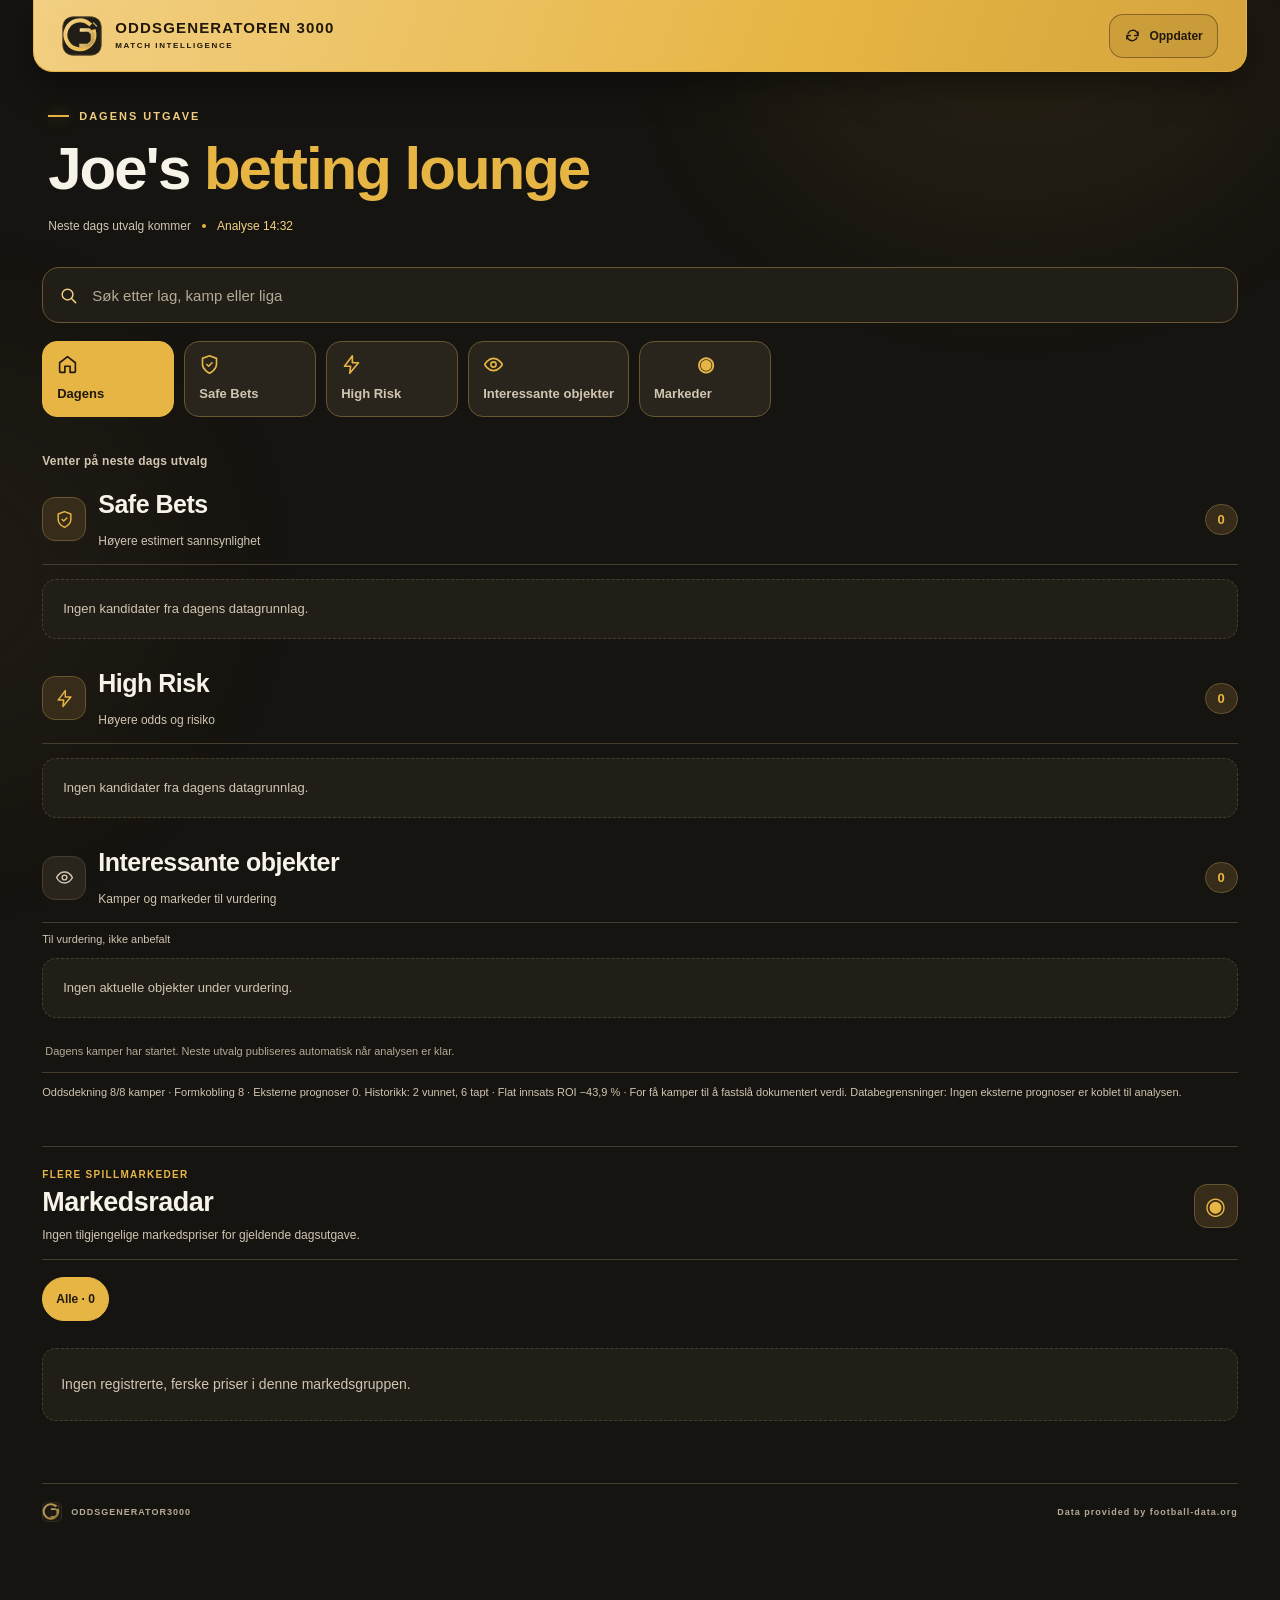
==== commit 75b44521: "Rett snarveier og tomme toppvalg på mobil" ====
--- a/site/index.html
+++ b/site/index.html
@@ -22,7 +22,7 @@
   <link rel="stylesheet" href="three-fields-v26.css?v=50">
   <link rel="stylesheet" href="market-board-v14.css?v=15">
   <link rel="stylesheet" href="score-consensus-v14.css?v=15">
-  <link rel="stylesheet" href="sportsbook-v37.css?v=50">
+  <link rel="stylesheet" href="sportsbook-v37.css?v=51">
   <script src="sportsbook-v37.js?v=48" defer></script>
   <link rel="stylesheet" href="market-radar-v39.css?v=50">
   <script src="market-radar-v39.js?v=48" defer></script>
--- a/site/sportsbook-v37.css
+++ b/site/sportsbook-v37.css
@@ -43,7 +43,7 @@
 body.og-v37 .hero-micro{display:none}
 /* The legacy selector hides all non-hero children; explicitly expose ONLY our surfaces. */
 body.three-v26.og-v37 main > #og-tools,
-body.three-v26.og-v37 main > #og-featured{display:block!important}
+body.three-v26.og-v37 main > #og-featured:not([hidden]){display:block!important}
 body.og-v37 .og-tools{margin:12px 0 26px}
 body.og-v37 .og-search-wrap{height:56px;border-radius:17px;border:1px solid var(--gold-edge);background:var(--surface);display:flex;align-items:center;gap:12px;padding:0 16px;transition:border-color .18s,box-shadow .18s}
 body.og-v37 .og-search-wrap:focus-within{border-color:var(--gold);box-shadow:0 0 0 3px #e6b5441c}
@@ -91,6 +91,7 @@
 body.og-v37 .tf-section header .og-section-icon{grid-column:1;grid-row:1/3;height:44px;width:44px;border-radius:13px;background:var(--gold-dark);color:var(--gold);display:grid;place-items:center;border:1px solid var(--gold-edge)}
 body.og-v37 .og-category-watch header .og-section-icon{background:var(--surface-2);border-color:var(--edge);color:var(--muted)}
 body.og-v37 .tf-section header h2{grid-column:2;grid-row:1;font-size:clamp(20px,2.5vw,25px);font-weight:830;letter-spacing:-.5px;margin:0}
+body.og-v37 .tf-ranked header h2{grid-column:1/3}
 body.og-v37 .tf-section header .og-category-subtitle{grid-column:2;grid-row:2;margin:1px 0 0;color:var(--muted);font-size:12px}
 body.og-v37 .tf-section header > span:not(.og-section-icon){grid-column:3;grid-row:1/3;background:var(--gold-dark);border-color:var(--gold-edge);color:var(--gold);font-size:13px;font-weight:850;padding:5px 12px;border-radius:999px}
 body.og-v37 .tf-list{display:grid;grid-template-columns:repeat(3,minmax(0,1fr));gap:13px;align-items:start}
@@ -150,7 +151,7 @@
   body.og-v37 .hero h1 em{display:block}
   body.og-v37 .og-search-wrap{height:52px}
   body.og-v37 .og-search{font-size:16px}
-  body.og-v37 .og-shortcut{min-width:116px;min-height:64px;padding:10px 12px;font-size:12px}
+  body.og-v37 .og-shortcuts{display:none}
   body.og-v37 .og-featured{margin:4px 0 25px}
   body.og-v37 .og-featured-list{display:flex;overflow-x:auto;scroll-snap-type:x mandatory;gap:12px;scrollbar-width:none;padding-bottom:3px}
   body.og-v37 .og-featured-list::-webkit-scrollbar{display:none}
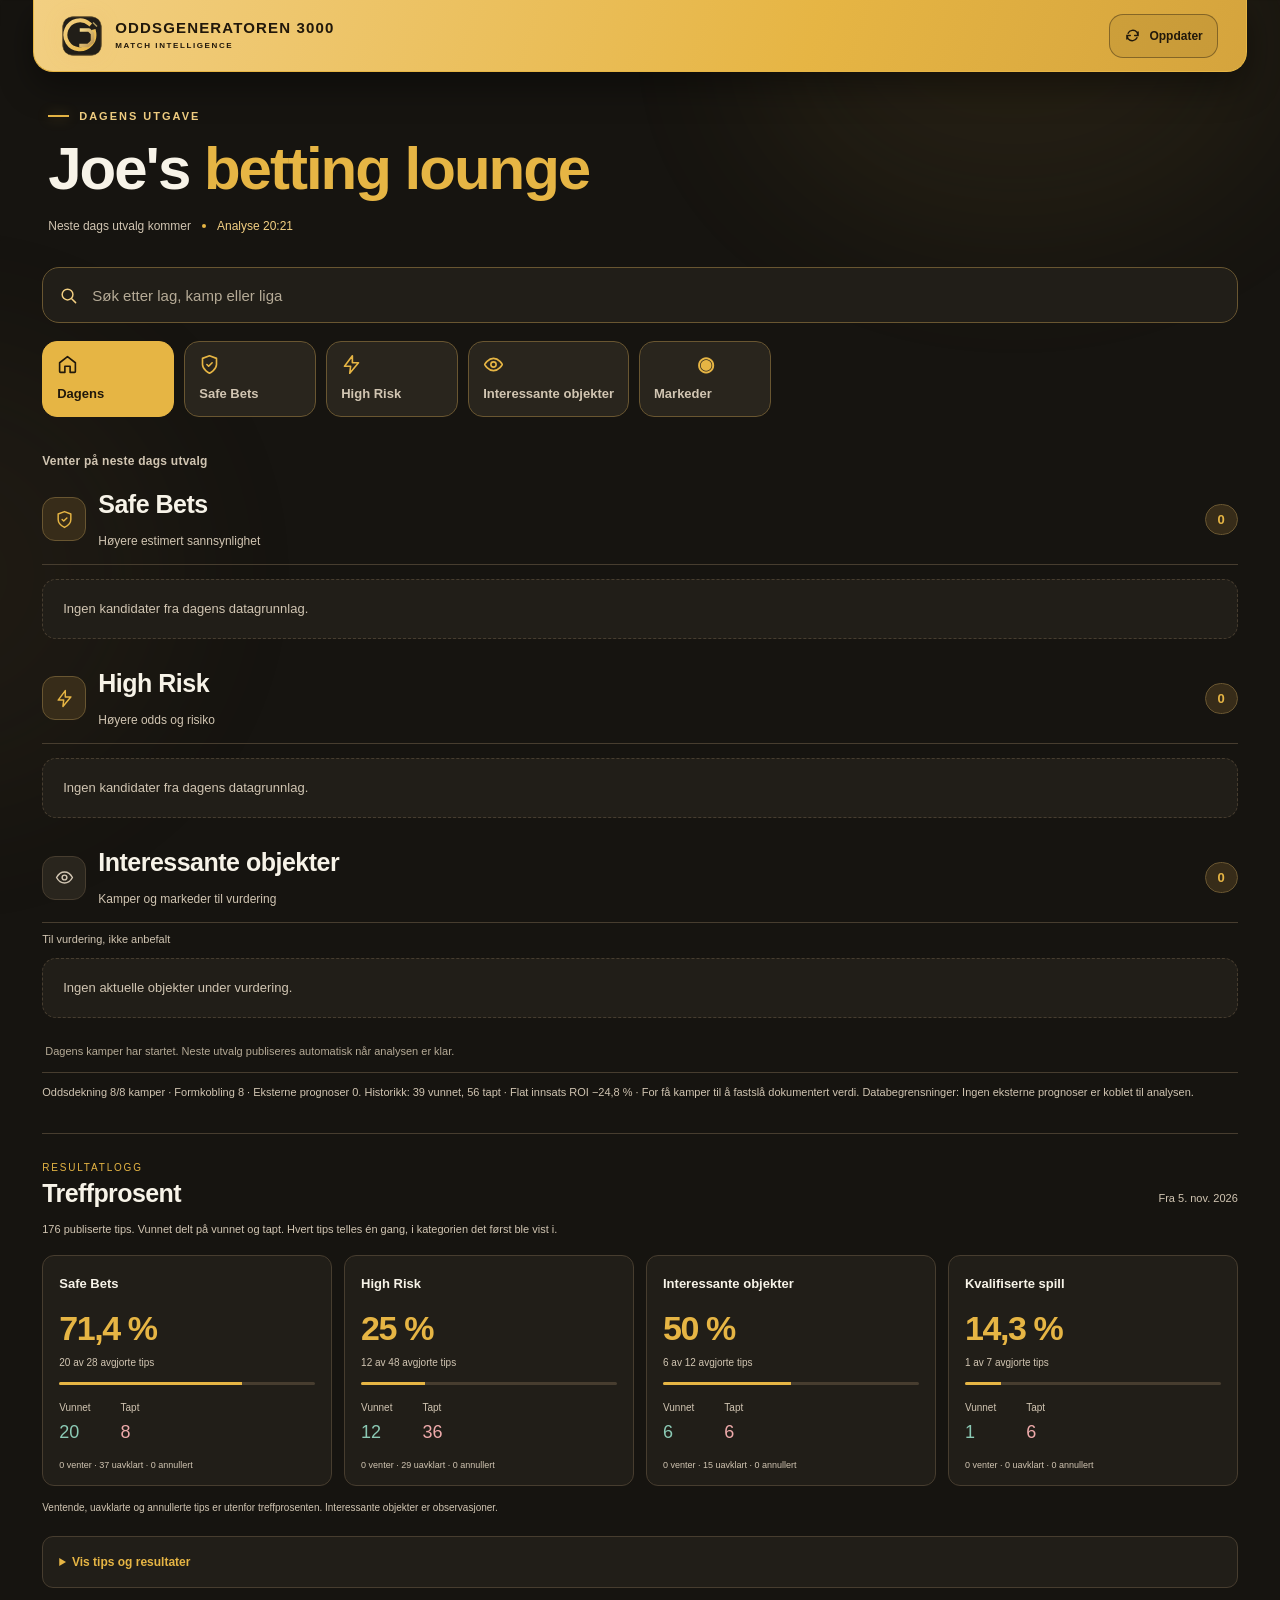
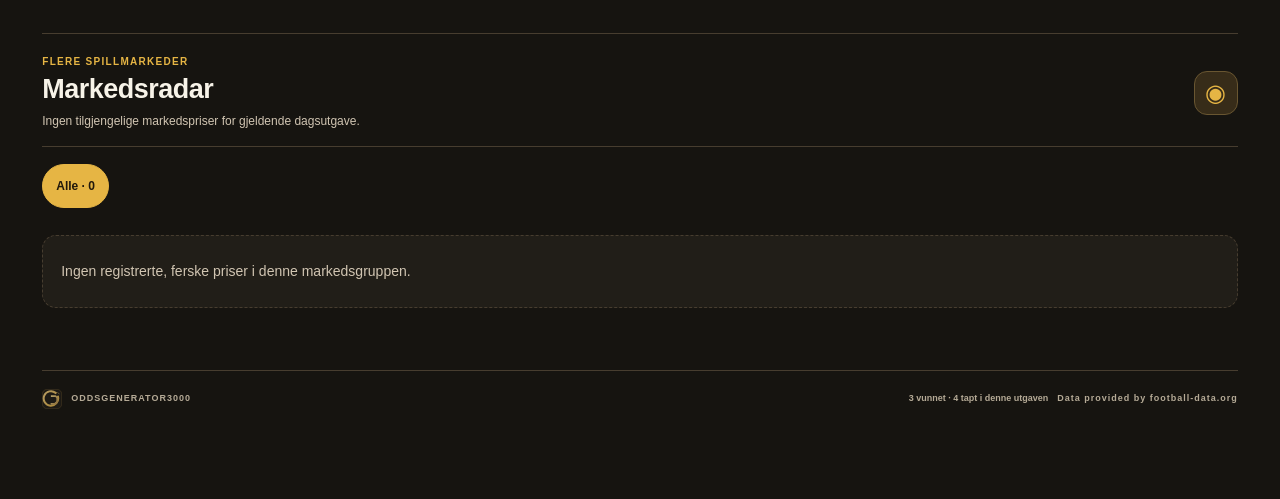
==== commit 1c68b200: "Install category hit rates and stable updates v52" ====
--- a/site/index.html
+++ b/site/index.html
@@ -14,7 +14,9 @@
   <script src="score-consensus-v14.js?v=16" defer></script>
   <script src="quality-v20.js?v=20" defer></script>
   <script src="visible-selection-v40.js?v=48" defer></script>
-  <script src="three-fields-v26.js?v=48" defer></script>
+  <script src="three-fields-v26.js?v=51" defer></script>
+  <link rel="stylesheet" href="hitrate-v51.css?v=51">
+  <script src="hitrate-v51.js?v=51" defer></script>
   <script src="tomorrow-v24.js?v=41" defer></script>
   <link rel="stylesheet" href="tomorrow-v24.css?v=24">
   <script src="versions-v22.js?v=22" defer></script>
--- a/site/hitrate-v51.css
+++ b/site/hitrate-v51.css
@@ -0,0 +1,29 @@
+.hr51{margin-top:32px;padding-top:26px;border-top:1px solid var(--edge);color:var(--body)}
+.hr51-heading{display:flex;justify-content:space-between;align-items:end;gap:16px;margin-bottom:12px}
+.hr51 h2{font-size:25px;letter-spacing:-.6px;line-height:1.15;margin:4px 0 0}
+.hr51-kicker{font-size:10px;letter-spacing:1.8px;color:var(--gold);margin:0}
+.hr51-since,.hr51-intro,.hr51-note{font-size:11px;color:var(--muted);line-height:1.7}
+.hr51-since{white-space:nowrap}.hr51-intro{margin:0 0 16px;max-width:760px}
+.hr51-cards{display:grid;grid-template-columns:repeat(4,minmax(0,1fr));gap:12px}
+.hr51-card{padding:18px 16px 13px;border:1px solid var(--edge);border-radius:12px;background:var(--surface);min-width:0}
+.hr51-card h3{font-size:13px;font-weight:650;margin:0 0 17px;min-height:17px}
+.hr51-rate{display:block;font-size:34px;letter-spacing:-1.4px;line-height:1.1;font-variant-numeric:tabular-nums;color:var(--gold)}
+.hr51-rate.hr51-no-rate{font-size:19px;letter-spacing:-.4px;line-height:37px;color:var(--muted)}
+.hr51-denominator{font-size:10px;color:var(--muted);margin:7px 0 12px}
+.hr51-bar{height:3px;background:var(--edge);border-radius:3px;overflow:hidden}.hr51-bar span{display:block;height:100%;background:var(--gold)}
+.hr51-outcomes{display:flex;gap:30px;margin:15px 0 12px}.hr51-outcomes div{display:flex;flex-direction:column;gap:4px}
+.hr51-outcomes dt{font-size:10px;color:var(--muted)}.hr51-outcomes dd{margin:0;font-size:18px;font-variant-numeric:tabular-nums}
+.hr51-won{color:#8bc9b4}.hr51-lost{color:#eeaaaa}
+.hr51-pending{font-size:9px;line-height:1.6;color:var(--muted);margin:0;overflow-wrap:anywhere}
+.hr51-note{font-size:10px;margin:13px 0 20px}.hr51-log{border:1px solid var(--edge);border-radius:11px;background:var(--surface)}
+.hr51-log>summary{font-size:12px;font-weight:600;color:var(--gold);cursor:pointer;padding:16px}
+.hr51-log>summary:focus-visible,.hr51-more:focus-visible,.hr51 select:focus-visible{outline:2px solid var(--gold);outline-offset:3px}
+.hr51-filters{display:flex;gap:12px;padding:0 16px 17px;flex-wrap:wrap}.hr51-filters label{display:flex;flex-direction:column;gap:6px;font-size:10px;color:var(--muted)}
+.hr51 select{font:inherit;font-size:12px;background:var(--surface-2);color:var(--body);border:1px solid var(--edge);border-radius:6px;max-width:100%;padding:8px 28px 8px 9px}
+.hr51-table-wrap{overflow-x:auto;border-top:1px solid var(--edge)}.hr51 table{width:100%;border-collapse:collapse;text-align:left;font-size:11px}
+.hr51 th{padding:11px 16px;font-size:9px;letter-spacing:.6px;text-transform:uppercase;font-weight:500;color:var(--muted)}
+.hr51 td{padding:12px 16px;border-top:1px solid var(--edge);vertical-align:top}.hr51-fixture span{font-weight:600}.hr51-fixture small,.hr51-result small{display:block;color:var(--muted);font-size:10px;margin-top:4px}
+.hr51-result{white-space:nowrap}.hr51-empty{color:var(--muted)}.hr51-more{display:block;background:transparent;color:var(--gold);font-size:11px;border:1px solid var(--edge);border-radius:7px;padding:9px 15px;cursor:pointer;margin:15px auto}.hr51-more[hidden]{display:none}
+.hr51-sr{position:absolute;width:1px;height:1px;padding:0;margin:-1px;overflow:hidden;clip:rect(0,0,0,0);white-space:nowrap;border:0}
+@media(max-width:980px){.hr51-cards{grid-template-columns:repeat(2,minmax(0,1fr))}}
+@media(max-width:620px){.hr51{margin-top:25px}.hr51-heading{align-items:start;flex-direction:column;gap:6px}.hr51-card{padding:15px 12px}.hr51-rate{font-size:29px}.hr51-card h3{font-size:12px;min-height:28px;margin-bottom:10px}.hr51-rate.hr51-no-rate{font-size:15px;line-height:32px}.hr51-outcomes{gap:24px}.hr51 th,.hr51 td{padding:10px;font-size:10px}.hr51 table{min-width:500px}.hr51-filters{padding:0 12px 15px;gap:10px}.hr51-filters label{flex:1;min-width:120px}.hr51 select{width:100%}.hr51-pending{font-size:9px}}
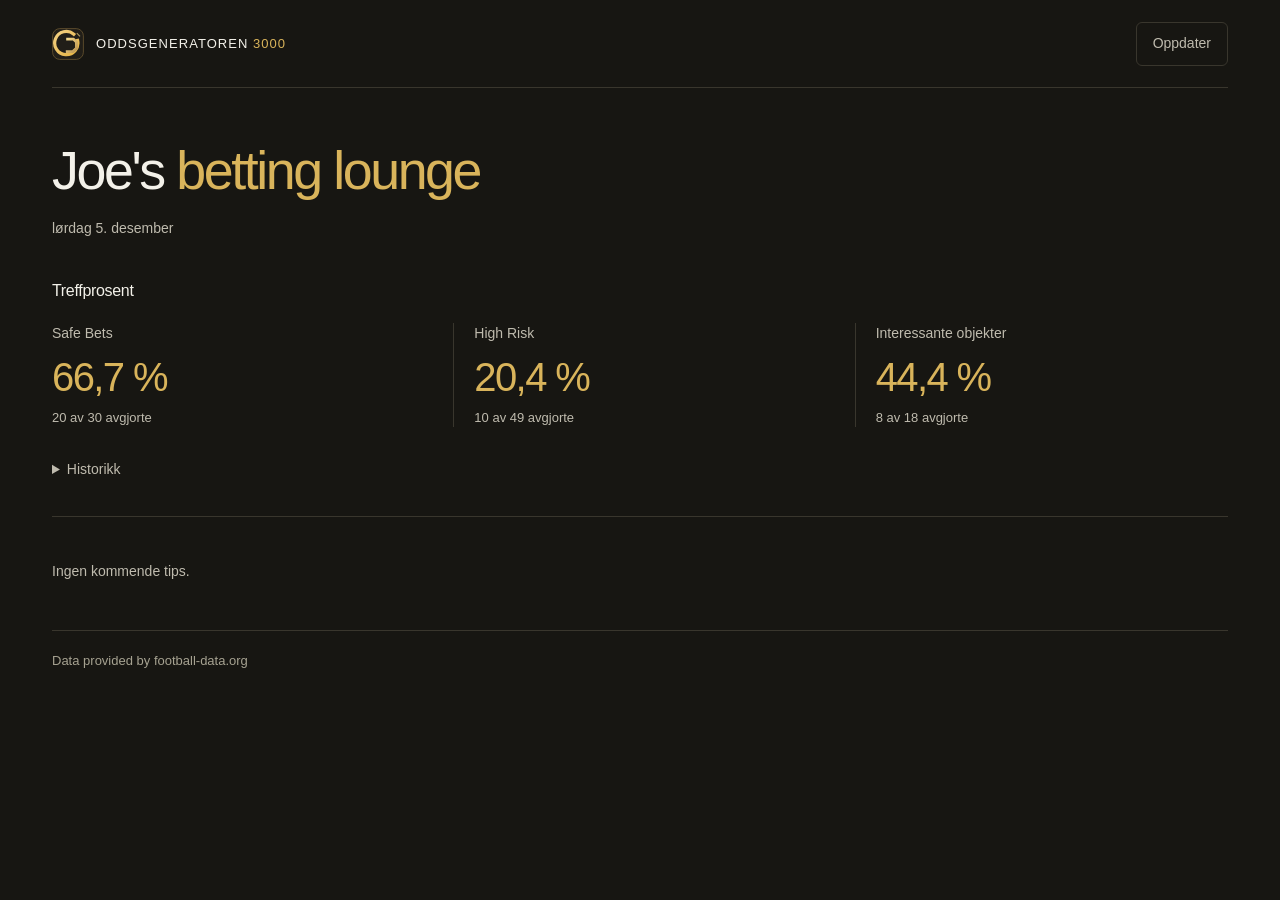
==== commit 80580478: "Lock first published match tips and simplify lounge v53" ====
--- a/site/index.html
+++ b/site/index.html
@@ -3,71 +3,30 @@
 <head>
   <meta charset="utf-8">
   <meta name="viewport" content="width=device-width,initial-scale=1,viewport-fit=cover">
-  <meta name="theme-color" content="#e6b544">
-  <meta name="description" content="Joe's betting lounge. Analyse, odds, live-resultater og historikk.">
-  <title>Joe's betting lounge · OddsGeneratoren</title>
-  <link rel="icon" type="image/svg+xml" href="assets/og-mark.svg?v=50">
-  <link rel="stylesheet" href="styles.css?v=50">
-  <script src="app.js?v=16" defer></script>
-  <script src="analysis-insights.js?v=13" defer></script>
-  <script src="market-board-v14.js?v=16" defer></script>
-  <script src="score-consensus-v14.js?v=16" defer></script>
-  <script src="quality-v20.js?v=20" defer></script>
-  <script src="visible-selection-v40.js?v=48" defer></script>
-  <script src="three-fields-v26.js?v=51" defer></script>
-  <link rel="stylesheet" href="hitrate-v51.css?v=51">
-  <script src="hitrate-v51.js?v=51" defer></script>
-  <script src="tomorrow-v24.js?v=41" defer></script>
-  <link rel="stylesheet" href="tomorrow-v24.css?v=24">
-  <script src="versions-v22.js?v=22" defer></script>
-  <link rel="stylesheet" href="quality-v20.css?v=20">
-  <link rel="stylesheet" href="three-fields-v26.css?v=50">
-  <link rel="stylesheet" href="market-board-v14.css?v=15">
-  <link rel="stylesheet" href="score-consensus-v14.css?v=15">
-  <link rel="stylesheet" href="sportsbook-v37.css?v=51">
-  <script src="sportsbook-v37.js?v=48" defer></script>
-  <link rel="stylesheet" href="market-radar-v39.css?v=50">
-  <script src="market-radar-v39.js?v=48" defer></script>
+  <meta name="theme-color" content="#171612">
+  <meta name="description" content="Joe's betting lounge. Tips, treffprosent og resultater.">
+  <title>Joe's betting lounge</title>
+  <link rel="icon" type="image/svg+xml" href="assets/og-mark.svg?v=53">
+  <link rel="stylesheet" href="lounge-v53.css?v=53">
+  <link rel="stylesheet" href="three-fields-v26.css?v=53">
+  <link rel="stylesheet" href="hitrate-v51.css?v=53">
+  <script src="visible-selection-v40.js?v=53" defer></script>
+  <script src="three-fields-v26.js?v=53" defer></script>
+  <script src="hitrate-v51.js?v=53" defer></script>
 </head>
 <body>
-  <div class="ambient ambient-a" aria-hidden="true"></div><div class="ambient ambient-b" aria-hidden="true"></div>
   <div class="shell" id="toppen">
     <header class="header">
-      <a class="identity" href="#toppen" aria-label="OddsGeneratoren3000, tilbake til toppen">
-        <img class="identity-icon" src="assets/og-mark.svg?v=50" width="43" height="43" alt="">
-        <span class="identity-lockup"><span class="identity-word">ODDSGENERATOR<span class="identity-3000">3000</span></span><span class="identity-sub">MATCH INTELLIGENCE</span></span>
-      </a>
-      <nav class="top-nav" aria-label="Hovednavigasjon"><a href="#dagens">I dag</a><a id="nav-live" href="#live" hidden>Live</a><a id="nav-results" href="#resultater" hidden>Resultater</a></nav>
-      <button class="refresh" type="button" id="refresh-data" title="Last siste publiserte kampstatus"><svg viewBox="0 0 24 24" width="17" height="17" fill="none" stroke="currentColor" stroke-width="1.8" stroke-linecap="round" aria-hidden="true"><path d="M20 7v5h-5M4 17v-5h5M5.7 9a7.5 7.5 0 0 1 12.3-2L20 12M4 12l2.1 5A7.5 7.5 0 0 0 18.4 15"/></svg><span>Oppdater</span></button>
+      <a class="identity" href="#toppen" aria-label="Til toppen"><img src="assets/og-mark.svg?v=53" width="32" height="32" alt=""><span>ODDSGENERATOREN <b>3000</b></span></a>
+      <button class="refresh" type="button" id="refresh-data">Oppdater</button>
     </header>
-
     <main>
-      <section class="hero" aria-label="Dagsutgave">
-        <div class="hero-eyebrow"><span class="eyebrow-line"></span><span id="edition-indicator">DAGENS UTGAVE</span></div>
-        <h1>Joe's <em>betting lounge</em></h1>
-        <div class="hero-bottom"><div class="edition-meta"><span id="today-date">Laster dagsutgave</span><span class="meta-dot"></span><span id="last-updated">Henter analyse</span><span id="demo-marker" class="demo-badge" hidden>DEMO</span></div><div class="hero-micro" aria-hidden="true"><span></span><span></span><span></span><span></span><span></span><span></span><span></span><span></span><span></span><span></span><span></span><span></span></div></div>
+      <section class="hero" aria-labelledby="lounge-title">
+        <h1 id="lounge-title">Joe's <span>betting lounge</span></h1>
+        <div class="edition-meta"><span id="today-date"></span><span id="last-updated"></span></div>
       </section>
-
-      <div class="alert" role="status" aria-live="polite" id="alert" hidden></div>
-
-      <section id="live" class="live-section" aria-labelledby="live-title" hidden>
-        <div class="section-heading live-section-head"><div class="heading-left"><span class="live-signal" aria-hidden="true"><span></span><span></span><span></span></span><div><div class="section-kicker">MATCH TRACKER</div><h2 id="live-title">Live nå <span class="live-total" id="live-count"></span></h2></div></div><span id="result-updated" class="update-time"></span></div>
-        <div class="live-grid" id="live-list"></div>
-      </section>
-
-      <section id="dagens" class="section main-section" aria-labelledby="dagens-title">
-        <div class="section-heading"><div class="heading-left"><span class="section-no">01</span><div><div class="section-kicker">DAGLIG ANALYSE</div><h2 id="dagens-title">Dagens tips</h2></div></div><span class="count-tag" id="tips-count">0</span></div>
-        <div class="pick-grid" id="top-picks"><div class="empty">Henter tips ...</div></div>
-      </section>
-
-      <div class="categories">
-        <section id="safe" class="section" aria-labelledby="safe-title"><div class="section-heading"><div class="heading-left"><span class="section-no">02</span><div><div class="section-kicker">LAVERE PRISSATTE UTFALL</div><h2 id="safe-title">Flere Safe Bets</h2></div></div><span class="count-tag" id="safe-count">0</span></div><div class="mini-list" id="safe-list"><div class="empty">Henter tips ...</div></div></section>
-        <section id="high" class="section" aria-labelledby="high-title"><div class="section-heading"><div class="heading-left"><span class="section-no">03</span><div><div class="section-kicker">HØYERE ODDS</div><h2 id="high-title">Flere High Risk</h2></div></div><span class="count-tag" id="high-count">0</span></div><div class="mini-list" id="high-list"><div class="empty">Henter tips ...</div></div></section>
-      </div>
-
-      <section id="resultater" class="results-section" aria-labelledby="results-title" hidden><div class="section-heading"><div class="heading-left"><span class="section-no">04</span><div><div class="section-kicker">ARKIVERTE DAGSUTGAVER</div><h2 id="results-title">Resultater</h2></div></div><span id="results-summary" class="results-summary"></span></div><div id="results-list" class="results-list"></div></section>
     </main>
-    <footer class="footer"><img src="assets/og-mark.svg?v=50" width="20" height="20" alt=""><span>ODDSGENERATOR3000</span><span class="footer-right" id="footer-status"></span><span class="footer-source">Data provided by football-data.org</span><span id="demo-note" hidden>Illustrasjonsdata</span></footer>
+    <footer class="footer"><span>Data provided by football-data.org</span></footer>
   </div>
 </body>
 </html>
--- a/site/lounge-v53.css
+++ b/site/lounge-v53.css
@@ -0,0 +1,23 @@
+:root{color-scheme:dark;--bg:#171612;--surface:#1e1d18;--surface-2:#28261f;--edge:#39362d;--body:#f3f1e9;--muted:#bfbbae;--soft:#a6a291;--gold:#d9b45b;--gold-light:#e4c780}
+*{box-sizing:border-box}
+html{scroll-behavior:smooth;scroll-padding-top:1.5rem}
+body{margin:0;background:var(--bg);color:var(--body);font:1rem/1.5 -apple-system,BlinkMacSystemFont,"Segoe UI",sans-serif;-webkit-font-smoothing:antialiased}
+[hidden]{display:none!important}
+a{color:inherit;text-decoration:none}
+button,select{font:inherit}
+button,summary,select{touch-action:manipulation}
+button:focus-visible,a:focus-visible,summary:focus-visible,select:focus-visible{outline:2px solid var(--gold);outline-offset:4px}
+.shell{max-width:78rem;margin:auto;padding:0 2.25rem 1.5rem}
+.header{display:flex;align-items:center;justify-content:space-between;gap:1rem;min-height:5.5rem;border-bottom:1px solid var(--edge)}
+.identity{display:flex;align-items:center;gap:.75rem;font-size:.8125rem;letter-spacing:.08em;font-weight:500}
+.identity img{flex:none}.identity b{color:var(--gold);font-weight:500}
+.refresh{background:none;border:1px solid var(--edge);border-radius:.375rem;color:var(--muted);padding:.625rem 1rem;min-height:2.75rem;font-size:.875rem;cursor:pointer}
+.refresh:hover{color:var(--body);border-color:var(--soft)}
+.hero{padding:3.25rem 0 2.5rem}
+.hero h1{font-size:clamp(2rem,4.2vw,3.5rem);font-weight:500;line-height:1.15;letter-spacing:-.045em;margin:0 0 1rem}
+.hero h1 span{color:var(--gold)}
+.edition-meta{display:flex;justify-content:space-between;flex-wrap:wrap;gap:.5rem 1rem;color:var(--muted);font-size:.875rem}
+.edition-meta span:empty{display:none}
+.footer{padding-top:1.25rem;border-top:1px solid var(--edge);color:var(--soft);font-size:.8125rem}
+@media(max-width:640px){.shell{padding:0 1.25rem 1.25rem}.header{min-height:4.75rem}.identity{font-size:.6875rem;letter-spacing:.045em;gap:.5rem}.identity img{width:26px;height:26px}.refresh{padding:.625rem .75rem}.hero{padding:2.25rem 0 2rem}.hero h1{max-width:24rem;font-size:2.5rem}.hero h1 span{display:block}.edition-meta{font-size:.8125rem}}
+@media(prefers-reduced-motion:reduce){html{scroll-behavior:auto}}
--- a/site/three-fields-v26.css
+++ b/site/three-fields-v26.css
@@ -1,20 +1,3 @@
-/* The legacy dashboards remain available to the data readers. */
-body.three-v26 main > :not(.hero):not(.tf-root),
-body.three-v26 #dagens,
-body.three-v26 #safe,
-body.three-v26 #high,
-body.three-v26 #q20-root,
-body.three-v26 #morgendagen,
-body.three-v26 #live,
-body.three-v26 #resultater,
-body.three-v26 .categories,
-body.three-v26 .top-nav,
-body.three-v26 #market-board,
-body.three-v26 #score-consensus,
-body.three-v26 #versions-v22,
-body.three-v26 .market-board,
-body.three-v26 .score-consensus,
-body.three-v26 .versions-v22 {display:none!important}
 .tf-root {margin:30px 0 40px;color:var(--body)}
 .tf-date {font-size:12px;letter-spacing:.7px;color:var(--gold);margin:0 0 16px;font-weight:650}
 .tf-columns {display:grid;grid-template-columns:repeat(3,minmax(0,1fr));gap:14px;align-items:start}
@@ -102,4 +85,34 @@
 .tf-form-report>.tf-form-badges{justify-content:flex-start;margin:8px 0}
 .tf-form-limited{font-size:11px;color:var(--muted);margin:8px 0 0!important;line-height:1.5}
 @media(max-width:480px){.tf-form-match-result>span:first-child{font-size:11px}}
-.tf-monitor {font-size:11px;line-height:1.55;color:var(--muted);border-top:1px solid var(--edge);padding-top:11px;margin:12px 0 0;}
+
+/* v53: only match, kickoff, selection and odds are visible on a closed card. */
+.tf-root{margin:0 0 3rem}
+.tf-columns{grid-template-columns:repeat(3,minmax(0,1fr));gap:1.75rem}
+.tf-section{border:0;border-radius:0;background:none;padding:0;min-height:0;scroll-margin-top:1.5rem}
+.tf-section header{padding:0 0 1rem;margin-bottom:0;border-color:var(--edge);gap:.75rem}
+.tf-section h2{font-size:1.125rem;font-weight:600;letter-spacing:-.02em}
+.tf-section header>span{border:0;padding:0;color:var(--soft);font-size:.875rem}
+.tf-list{gap:0}
+.tf-card{border:0;border-bottom:1px solid var(--edge);background:none;border-radius:0;padding:1.25rem 0;min-width:0}
+.tf-meta{font-size:.8125rem;color:var(--muted);display:flex;justify-content:space-between;gap:.75rem;flex-wrap:wrap}
+.tf-meta span{color:var(--muted);white-space:nowrap}
+.tf-teams{font-size:1rem;font-weight:600;line-height:1.5;margin:.75rem 0;overflow-wrap:anywhere}
+.tf-teams .tf-versus{font-size:.875rem;font-weight:400;color:var(--muted)}
+.tf-market{font-size:.875rem;color:var(--body);gap:1rem}
+.tf-market strong{font-size:1.25rem;font-weight:600;white-space:nowrap}
+.tf-empty{font-size:.875rem;margin:1.5rem 0;color:var(--muted)}
+.tf-status{font-size:.875rem;margin:0 0 1.5rem;color:var(--muted)}
+.tf-analysis{margin-top:1rem;padding-top:0;border-top:0}
+.tf-analysis summary{font-size:.875rem;font-weight:400;color:var(--muted);min-height:2.75rem}
+.tf-analysis summary::after{font-size:1.125rem}
+.tf-analysis-body,.tf-analysis-body h3,.tf-compact-block h3,.tf-compact-block p{font-size:.875rem;line-height:1.6}
+.tf-attribution,.tf-form-order,.tf-form-scope,.tf-missing,.tf-form-limited{font-size:.8125rem}
+.tf-probability-source{font-size:.8125rem!important}
+.tf-form-side strong,.tf-form-name,.tf-form-match-result>span:first-child{font-size:.875rem}
+.tf-form-side>span,.tf-form-match-info{font-size:.8125rem;font-weight:400;letter-spacing:0}
+.tf-form-side{flex-wrap:wrap}
+.tf-form-match{border-radius:.375rem;padding:.625rem;background:var(--surface)}
+.tf-form-badge{font-size:.8125rem}
+@media(max-width:1000px){.tf-columns{grid-template-columns:1fr;gap:2.25rem}.tf-section:last-child{grid-column:auto}.tf-list{display:grid;grid-template-columns:repeat(2,minmax(0,1fr));column-gap:1.75rem;align-items:start}}
+@media(max-width:640px){.tf-columns{gap:2rem}.tf-list{display:block}.tf-section{padding:0}.tf-section h2{font-size:1.125rem}.tf-root{margin-top:0}}
--- a/site/hitrate-v51.css
+++ b/site/hitrate-v51.css
@@ -1,29 +1,26 @@
-.hr51{margin-top:32px;padding-top:26px;border-top:1px solid var(--edge);color:var(--body)}
-.hr51-heading{display:flex;justify-content:space-between;align-items:end;gap:16px;margin-bottom:12px}
-.hr51 h2{font-size:25px;letter-spacing:-.6px;line-height:1.15;margin:4px 0 0}
-.hr51-kicker{font-size:10px;letter-spacing:1.8px;color:var(--gold);margin:0}
-.hr51-since,.hr51-intro,.hr51-note{font-size:11px;color:var(--muted);line-height:1.7}
-.hr51-since{white-space:nowrap}.hr51-intro{margin:0 0 16px;max-width:760px}
-.hr51-cards{display:grid;grid-template-columns:repeat(4,minmax(0,1fr));gap:12px}
-.hr51-card{padding:18px 16px 13px;border:1px solid var(--edge);border-radius:12px;background:var(--surface);min-width:0}
-.hr51-card h3{font-size:13px;font-weight:650;margin:0 0 17px;min-height:17px}
-.hr51-rate{display:block;font-size:34px;letter-spacing:-1.4px;line-height:1.1;font-variant-numeric:tabular-nums;color:var(--gold)}
-.hr51-rate.hr51-no-rate{font-size:19px;letter-spacing:-.4px;line-height:37px;color:var(--muted)}
-.hr51-denominator{font-size:10px;color:var(--muted);margin:7px 0 12px}
-.hr51-bar{height:3px;background:var(--edge);border-radius:3px;overflow:hidden}.hr51-bar span{display:block;height:100%;background:var(--gold)}
-.hr51-outcomes{display:flex;gap:30px;margin:15px 0 12px}.hr51-outcomes div{display:flex;flex-direction:column;gap:4px}
-.hr51-outcomes dt{font-size:10px;color:var(--muted)}.hr51-outcomes dd{margin:0;font-size:18px;font-variant-numeric:tabular-nums}
-.hr51-won{color:#8bc9b4}.hr51-lost{color:#eeaaaa}
-.hr51-pending{font-size:9px;line-height:1.6;color:var(--muted);margin:0;overflow-wrap:anywhere}
-.hr51-note{font-size:10px;margin:13px 0 20px}.hr51-log{border:1px solid var(--edge);border-radius:11px;background:var(--surface)}
-.hr51-log>summary{font-size:12px;font-weight:600;color:var(--gold);cursor:pointer;padding:16px}
-.hr51-log>summary:focus-visible,.hr51-more:focus-visible,.hr51 select:focus-visible{outline:2px solid var(--gold);outline-offset:3px}
-.hr51-filters{display:flex;gap:12px;padding:0 16px 17px;flex-wrap:wrap}.hr51-filters label{display:flex;flex-direction:column;gap:6px;font-size:10px;color:var(--muted)}
-.hr51 select{font:inherit;font-size:12px;background:var(--surface-2);color:var(--body);border:1px solid var(--edge);border-radius:6px;max-width:100%;padding:8px 28px 8px 9px}
-.hr51-table-wrap{overflow-x:auto;border-top:1px solid var(--edge)}.hr51 table{width:100%;border-collapse:collapse;text-align:left;font-size:11px}
-.hr51 th{padding:11px 16px;font-size:9px;letter-spacing:.6px;text-transform:uppercase;font-weight:500;color:var(--muted)}
-.hr51 td{padding:12px 16px;border-top:1px solid var(--edge);vertical-align:top}.hr51-fixture span{font-weight:600}.hr51-fixture small,.hr51-result small{display:block;color:var(--muted);font-size:10px;margin-top:4px}
-.hr51-result{white-space:nowrap}.hr51-empty{color:var(--muted)}.hr51-more{display:block;background:transparent;color:var(--gold);font-size:11px;border:1px solid var(--edge);border-radius:7px;padding:9px 15px;cursor:pointer;margin:15px auto}.hr51-more[hidden]{display:none}
+.hr51{margin:0 0 2.75rem;padding:0 0 1.5rem;border-bottom:1px solid var(--edge);color:var(--body)}
+.hr51-heading{display:flex;justify-content:space-between;align-items:center;margin-bottom:1.25rem}
+.hr51 h2{font-size:1rem;font-weight:500;letter-spacing:-.02em;margin:0}
+.hr51-cards{display:grid;grid-template-columns:repeat(3,minmax(0,1fr));gap:1.75rem}
+.hr51-card{min-width:0;border-left:1px solid var(--edge);padding-left:1.25rem}
+.hr51-card:first-child{border-left:0;padding-left:0}
+.hr51-card h3{font-size:.875rem;font-weight:400;color:var(--muted);margin:0 0 .625rem}
+.hr51-rate{display:block;font-size:2.5rem;font-weight:500;line-height:1.15;letter-spacing:-.04em;font-variant-numeric:tabular-nums;color:var(--gold)}
+.hr51-rate.hr51-no-rate{font-size:1rem;letter-spacing:0;line-height:2.875rem;color:var(--muted)}
+.hr51-denominator{font-size:.8125rem;color:var(--muted);margin:.5rem 0 0}
+.hr51-log{margin-top:1.25rem}
+.hr51-log>summary{font-size:.875rem;font-weight:500;color:var(--muted);cursor:pointer;padding:.75rem 0;min-height:2.75rem}
+.hr51-log[open]>summary{color:var(--body)}
+.hr51-note{font-size:.8125rem;color:var(--muted);line-height:1.6;margin:.5rem 0 1.25rem}
+.hr51-filters{display:flex;gap:1rem;margin-bottom:1.25rem;flex-wrap:wrap}
+.hr51-filters label{display:flex;flex-direction:column;gap:.375rem;font-size:.875rem;color:var(--muted);min-width:0}
+.hr51 select{appearance:none;font:inherit;font-size:.875rem;background:var(--surface) url("data:image/svg+xml,%3Csvg xmlns='http://www.w3.org/2000/svg' width='12' height='8'%3E%3Cpath d='m1 1 5 5 5-5' fill='none' stroke='%23bfbbae' stroke-width='1.5'/%3E%3C/svg%3E") right .875rem center/12px 8px no-repeat;color:var(--body);border:1px solid var(--edge);border-radius:.375rem;max-width:100%;padding:.625rem 2.5rem .625rem .75rem;min-height:2.75rem}
+.hr51-table-wrap{overflow-x:auto;border-top:1px solid var(--edge)}
+.hr51 table{width:100%;border-collapse:collapse;text-align:left;font-size:.875rem}
+.hr51 th{padding:.75rem 1rem .75rem 0;font-size:.8125rem;font-weight:400;color:var(--muted)}
+.hr51 td{padding:1rem 1rem 1rem 0;border-top:1px solid var(--edge);vertical-align:top}
+.hr51-fixture span{font-weight:500}.hr51-fixture small,.hr51-result small{display:block;color:var(--muted);font-size:.8125rem;margin-top:.25rem}
+.hr51-result{white-space:nowrap}.hr51-won{color:#a1c9ab}.hr51-lost{color:#d6a29d}.hr51-empty{color:var(--muted)}
+.hr51-more{display:block;background:transparent;color:var(--body);font-size:.875rem;border:1px solid var(--edge);border-radius:.375rem;padding:.625rem 1rem;cursor:pointer;margin:1.25rem auto;min-height:2.75rem}
 .hr51-sr{position:absolute;width:1px;height:1px;padding:0;margin:-1px;overflow:hidden;clip:rect(0,0,0,0);white-space:nowrap;border:0}
-@media(max-width:980px){.hr51-cards{grid-template-columns:repeat(2,minmax(0,1fr))}}
-@media(max-width:620px){.hr51{margin-top:25px}.hr51-heading{align-items:start;flex-direction:column;gap:6px}.hr51-card{padding:15px 12px}.hr51-rate{font-size:29px}.hr51-card h3{font-size:12px;min-height:28px;margin-bottom:10px}.hr51-rate.hr51-no-rate{font-size:15px;line-height:32px}.hr51-outcomes{gap:24px}.hr51 th,.hr51 td{padding:10px;font-size:10px}.hr51 table{min-width:500px}.hr51-filters{padding:0 12px 15px;gap:10px}.hr51-filters label{flex:1;min-width:120px}.hr51 select{width:100%}.hr51-pending{font-size:9px}}
+@media(max-width:640px){.hr51{margin-bottom:2rem}.hr51-cards{gap:.75rem}.hr51-card{padding-left:.75rem}.hr51-card h3{font-size:.875rem;min-height:2.625rem;margin-bottom:.25rem}.hr51-rate{font-size:1.75rem}.hr51-rate.hr51-no-rate{font-size:.875rem;line-height:1.25;min-height:2rem}.hr51-denominator{font-size:.8125rem}.hr51-filters{gap:.75rem}.hr51-filters label{flex:1}.hr51 select{width:100%}.hr51-table-wrap{overflow:visible}.hr51 thead{position:absolute;width:1px;height:1px;overflow:hidden;clip:rect(0,0,0,0)}.hr51 table,.hr51 tbody{display:block}.hr51 tr{display:grid;grid-template-columns:minmax(0,1fr) auto;gap:.25rem 1rem;border-top:1px solid var(--edge);padding:1rem 0}.hr51 td{display:block;padding:0;border:0}.hr51 td:nth-child(1){grid-column:1;grid-row:1}.hr51 td:nth-child(2){grid-column:1;grid-row:2;font-size:.8125rem;color:var(--muted)}.hr51 td:nth-child(3){grid-column:1;grid-row:3}.hr51 td:nth-child(4){grid-column:2;grid-row:1/4;text-align:right}.hr51 td.hr51-empty{grid-column:1/-1}.hr51-fixture span{overflow-wrap:anywhere}}
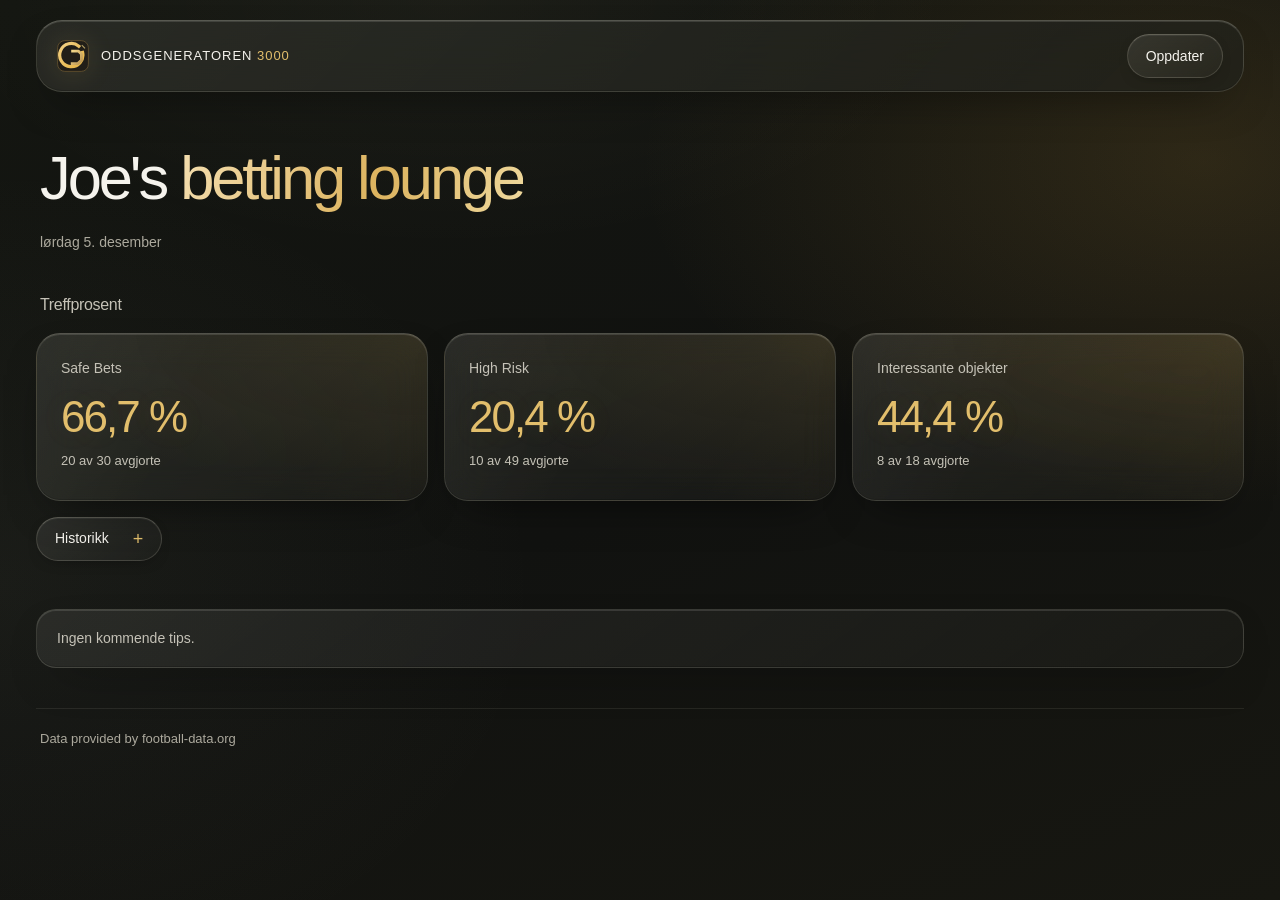
==== commit a017af50: "Add frosted glass presentation in Swedish Gold v54" ====
--- a/site/index.html
+++ b/site/index.html
@@ -10,6 +10,7 @@
   <link rel="stylesheet" href="lounge-v53.css?v=53">
   <link rel="stylesheet" href="three-fields-v26.css?v=53">
   <link rel="stylesheet" href="hitrate-v51.css?v=53">
+  <link rel="stylesheet" href="glass-v54.css?v=54">
   <script src="visible-selection-v40.js?v=53" defer></script>
   <script src="three-fields-v26.js?v=53" defer></script>
   <script src="hitrate-v51.js?v=53" defer></script>
--- a/site/glass-v54.css
+++ b/site/glass-v54.css
@@ -0,0 +1,198 @@
+/* A glass presentation layer. Published tips, statistics and copy stay intact. */
+:root{
+  --bg:#111210;
+  --surface:#22231e;
+  --surface-2:#2a2b24;
+  --edge:rgba(240,235,215,.12);
+  --body:#f5f3ed;
+  --muted:#c5c2b7;
+  --soft:#aca99d;
+  --gold:#e2be6c;
+  --gold-light:#f0d898;
+  --glass:linear-gradient(145deg,rgba(255,255,245,.075),rgba(255,255,245,.022));
+  --glass-edge:rgba(255,251,231,.13);
+  --glass-shadow:0 18px 48px -24px rgba(0,0,0,.75),inset 0 1px 0 rgba(255,255,245,.12),inset 0 -1px 0 rgba(0,0,0,.16);
+}
+body{background:var(--bg);isolation:isolate}
+body::before{
+  content:"";
+  position:fixed;
+  inset:0;
+  z-index:-1;
+  pointer-events:none;
+  background:
+    radial-gradient(ellipse 55% 48% at 94% 18%,rgba(188,145,55,.17),transparent 80%),
+    radial-gradient(ellipse 50% 55% at 0% 65%,rgba(178,186,159,.055),transparent 85%),
+    radial-gradient(ellipse 50% 35% at 35% 0%,rgba(255,239,192,.04),transparent 80%),
+    linear-gradient(160deg,#141611 0%,#111210 54%,#171711 100%);
+}
+.shell{max-width:80rem;padding-top:1.25rem}
+.header{
+  position:sticky;
+  top:1rem;
+  z-index:10;
+  min-height:4.5rem;
+  padding:.75rem 1.25rem;
+  border:1px solid var(--glass-edge);
+  border-top-color:rgba(255,252,235,.23);
+  border-radius:1.625rem;
+  background:linear-gradient(135deg,rgba(255,255,243,.075),rgba(255,255,243,.025)),rgba(24,26,22,.68);
+  -webkit-backdrop-filter:blur(24px) saturate(145%);
+  backdrop-filter:blur(24px) saturate(145%);
+  box-shadow:var(--glass-shadow);
+}
+.identity{letter-spacing:.075em}
+.identity img{filter:drop-shadow(0 2px 12px rgba(227,191,104,.12))}
+.refresh,.hr51-more,.hr51-log>summary{
+  border:1px solid rgba(255,251,231,.15);
+  border-top-color:rgba(255,251,231,.25);
+  border-radius:999px;
+  color:var(--body);
+  background:linear-gradient(145deg,rgba(255,255,245,.09),rgba(255,255,245,.025));
+  box-shadow:inset 0 1px 0 rgba(255,255,245,.06),0 5px 16px -10px rgba(0,0,0,.7);
+}
+.refresh{padding:.625rem 1.125rem;font-size:.875rem}
+.hero{padding:3.25rem .25rem 2.5rem}
+.hero h1{font-size:clamp(2.5rem,4.8vw,4rem);font-weight:500;letter-spacing:-.05em;line-height:1.1;margin-bottom:1.25rem}
+.hero h1 span{
+  color:var(--gold);
+  background:linear-gradient(110deg,#f4deb0,#dcb35e 58%,#efd99e);
+  -webkit-background-clip:text;
+  background-clip:text;
+  -webkit-text-fill-color:transparent;
+}
+.edition-meta{color:var(--soft)}
+.hr51{padding:0 0 2rem;margin-bottom:1rem;border-bottom:0}
+.hr51-heading{margin-bottom:1rem;padding:0 .25rem}
+.hr51 h2{font-size:1rem;font-weight:500;color:var(--muted)}
+.hr51-cards{gap:1rem}
+.hr51-card,.hr51-card:first-child{
+  position:relative;
+  isolation:isolate;
+  overflow:hidden;
+  border:1px solid var(--glass-edge);
+  border-top-color:rgba(255,251,231,.23);
+  border-radius:1.5rem;
+  padding:1.5rem;
+  min-height:10.5rem;
+  background:
+    radial-gradient(ellipse at 100% 0%,rgba(229,189,99,.11),transparent 72%),
+    var(--glass);
+  -webkit-backdrop-filter:blur(18px) saturate(135%);
+  backdrop-filter:blur(18px) saturate(135%);
+  box-shadow:var(--glass-shadow);
+}
+.hr51-card::after{
+  content:"";
+  position:absolute;
+  inset:0;
+  z-index:-1;
+  border-radius:inherit;
+  pointer-events:none;
+  background:linear-gradient(115deg,rgba(255,255,245,.035),transparent 40%,transparent 70%,rgba(235,202,126,.025));
+}
+.hr51-card h3{font-size:.875rem;font-weight:400;color:var(--muted);margin:0 0 .875rem}
+.hr51-rate{font-size:2.75rem;font-weight:500;letter-spacing:-.045em;line-height:1.1;text-shadow:0 2px 28px rgba(226,190,108,.10)}
+.hr51-rate.hr51-no-rate{font-size:1rem;line-height:3.025rem}
+.hr51-denominator{font-size:.8125rem;color:var(--muted);margin-top:.625rem}
+.hr51-log{margin-top:1rem}
+.hr51-log>summary{display:flex;align-items:center;justify-content:space-between;gap:1.5rem;width:max-content;min-height:2.75rem;padding:.625rem 1.125rem;font-size:.875rem;list-style:none}
+.hr51-log>summary::-webkit-details-marker{display:none}
+.hr51-log>summary::after{content:"+";font-size:1.125rem;line-height:1;color:var(--gold)}
+.hr51-log[open]{padding:1.25rem;border:1px solid var(--glass-edge);border-radius:1.5rem;background:var(--glass);box-shadow:var(--glass-shadow);-webkit-backdrop-filter:blur(18px);backdrop-filter:blur(18px)}
+.hr51-log[open]>summary{background:transparent;border-color:transparent;box-shadow:none;padding:0;margin-bottom:1rem;color:var(--body)}
+.hr51-log[open]>summary::after{content:"−"}
+.hr51 select{border-radius:.875rem;border-color:var(--glass-edge);background-color:rgba(21,24,19,.7);box-shadow:inset 0 1px 0 rgba(255,255,245,.04)}
+.hr51-note{max-width:38rem}
+.hr51 th{color:var(--soft)}
+.hr51-more{padding:.625rem 1.125rem}
+.tf-root{margin-bottom:2.5rem}
+.tf-columns{gap:1.25rem}
+.tf-section{background:transparent}
+.tf-section header{padding:0 .25rem 1rem;border-bottom:0;min-height:2.75rem}
+.tf-section h2{font-size:1.125rem;font-weight:550;letter-spacing:-.025em}
+.tf-section header>span{display:flex;align-items:center;justify-content:center;min-width:1.75rem;min-height:1.75rem;padding:.125rem .5rem;border:1px solid rgba(255,251,231,.09);border-radius:999px;background:rgba(255,255,245,.035);color:var(--muted);font-size:.8125rem}
+.tf-list{gap:.875rem}
+.tf-card{
+  padding:1.25rem;
+  border:1px solid var(--glass-edge);
+  border-top-color:rgba(255,251,231,.20);
+  border-radius:1.375rem;
+  background:
+    radial-gradient(ellipse at 100% 0%,rgba(229,189,99,.045),transparent 70%),
+    var(--glass);
+  -webkit-backdrop-filter:blur(18px) saturate(125%);
+  backdrop-filter:blur(18px) saturate(125%);
+  box-shadow:0 14px 36px -24px rgba(0,0,0,.85),inset 0 1px 0 rgba(255,255,245,.08);
+}
+.tf-meta{font-size:.8125rem;line-height:1.5;color:var(--soft);column-gap:.5rem}
+.tf-meta span{color:var(--soft)}
+.tf-teams{font-size:1.0625rem;line-height:1.5;font-weight:550;margin:1rem 0 .75rem}
+.tf-market{align-items:center;gap:.75rem}
+.tf-market strong{font-size:1.375rem;font-weight:550;letter-spacing:-.025em}
+.tf-analysis{padding-top:.375rem;margin-top:.875rem;border-top:1px solid rgba(255,251,231,.065)}
+.tf-analysis summary{color:var(--muted);font-size:.875rem;min-height:2.75rem}
+.tf-analysis summary::after{color:var(--gold)}
+.tf-analysis[open] summary{color:var(--body)}
+.tf-analysis-body{padding-top:.75rem}
+.tf-form-match{background:rgba(9,12,8,.28);border-color:rgba(255,251,231,.085);border-radius:.75rem}
+.tf-compact-block+.tf-compact-block{border-color:rgba(255,251,231,.08)}
+.tf-status{padding:1.125rem 1.25rem;border:1px solid var(--glass-edge);border-radius:1.25rem;background:var(--glass);box-shadow:var(--glass-shadow);color:var(--muted)}
+.tf-empty{padding:1.25rem;margin:0;border:1px solid rgba(255,251,231,.08);border-radius:1.375rem;background:rgba(255,255,245,.025)}
+.footer{padding:1.25rem .25rem 0;border-color:rgba(255,251,231,.08);color:var(--soft)}
+@media(hover:hover) and (pointer:fine){
+  .tf-card,.hr51-card,.refresh,.hr51-log>summary,.hr51-more{transition:border-color .18s ease,background-color .18s ease,box-shadow .18s ease}
+  .tf-card:hover,.hr51-card:hover{border-color:rgba(239,216,162,.26);box-shadow:0 18px 42px -22px rgba(0,0,0,.8),inset 0 1px 0 rgba(255,255,245,.14)}
+  .refresh:hover,.hr51-log>summary:hover,.hr51-more:hover{border-color:rgba(239,216,162,.35);background-color:rgba(255,255,245,.04)}
+}
+@media(max-width:1000px){
+  .tf-columns{gap:2rem}
+  .tf-list{column-gap:1rem;row-gap:1rem}
+}
+@media(max-width:640px){
+  .shell{padding:1rem 1rem 1.25rem}
+  .header{top:.75rem;min-height:4.125rem;padding:.625rem .75rem;border-radius:1.375rem;gap:.5rem}
+  .identity{font-size:.6875rem;letter-spacing:.025em;gap:.5rem}
+  .refresh{padding:.625rem .875rem}
+  .hero{padding:2.5rem .25rem 2rem}
+  .hero h1{font-size:clamp(2.375rem,10.6vw,3rem);margin-bottom:1rem;line-height:1.1}
+  .hero h1 span{display:block}
+  .hr51{padding-bottom:1.75rem;margin-bottom:.5rem}
+  .hr51-cards{gap:.5rem}
+  .hr51-card,.hr51-card:first-child{padding:1rem .625rem;border-radius:1.125rem;min-height:10rem}
+  .hr51-card h3{font-size:.875rem;min-height:2.625rem;margin-bottom:.625rem;line-height:1.5}
+  .hr51-rate{font-size:clamp(1.375rem,7.1vw,1.875rem);line-height:1.15;white-space:nowrap}
+  .hr51-rate.hr51-no-rate{font-size:.8125rem;line-height:1.4;white-space:normal;min-height:2rem}
+  .hr51-denominator{font-size:.8125rem;line-height:1.5;margin-top:.625rem}
+  .hr51-log[open]{padding:1rem;border-radius:1.25rem}
+  .hr51-log>summary{padding:.625rem 1rem}
+  .tf-list{display:grid;grid-template-columns:minmax(0,1fr);row-gap:.875rem}
+  .tf-card{padding:1.125rem;border-radius:1.375rem}
+  .tf-section header{padding-bottom:.875rem}
+  .tf-columns{gap:1.75rem}
+  .tf-teams{font-size:1.0625rem}
+  .hr51-table-wrap{border-top:0}
+}
+@media(max-width:360px){
+  .identity{font-size:.625rem}
+  .identity img{width:23px;height:23px}
+  .refresh{padding:.625rem .75rem}
+  .hr51-cards{grid-template-columns:minmax(0,1fr)}
+  .hr51-card,.hr51-card:first-child{display:grid;grid-template-columns:minmax(0,1fr) auto;column-gap:.75rem;min-height:6rem;padding:1rem}
+  .hr51-card h3{min-height:0;margin-bottom:.25rem;grid-column:1}
+  .hr51-rate,.hr51-rate.hr51-no-rate{grid-column:2;grid-row:1/3;align-self:center;font-size:1.875rem}
+  .hr51-rate.hr51-no-rate{font-size:.875rem;max-width:7rem}
+  .hr51-denominator{grid-column:1;margin-top:0}
+}
+@supports not ((backdrop-filter:blur(1px)) or (-webkit-backdrop-filter:blur(1px))){
+  .header{background:#25271f}
+  .hr51-card,.tf-card,.hr51-log[open],.tf-status{background:linear-gradient(145deg,#2a2c23,#20221c)}
+}
+@media(prefers-reduced-transparency:reduce){
+  .header{background:#25271f}
+  .hr51-card,.tf-card,.hr51-log[open],.tf-status{background:#25271f}
+  .header,.hr51-card,.tf-card,.hr51-log[open]{-webkit-backdrop-filter:none;backdrop-filter:none}
+}
+@media(prefers-reduced-motion:reduce){
+  .tf-card,.hr51-card,.refresh,.hr51-log>summary,.hr51-more{transition:none}
+}
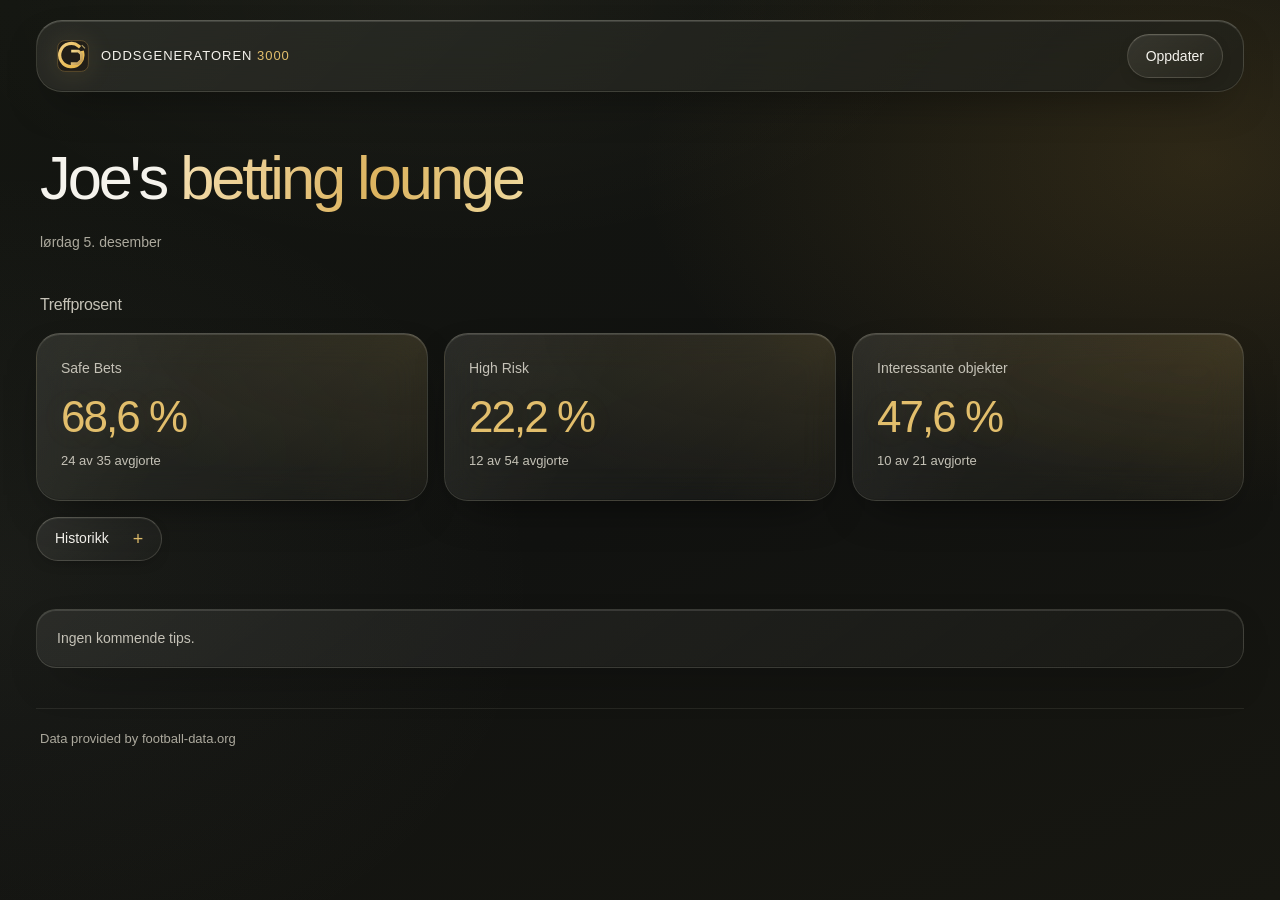
==== commit 93bb44fe: "Protect API credits and verify historical results v55" ====
--- a/site/index.html
+++ b/site/index.html
@@ -12,7 +12,7 @@
   <link rel="stylesheet" href="hitrate-v51.css?v=53">
   <link rel="stylesheet" href="glass-v54.css?v=54">
   <script src="visible-selection-v40.js?v=53" defer></script>
-  <script src="three-fields-v26.js?v=53" defer></script>
+  <script src="three-fields-v26.js?v=55" defer></script>
   <script src="hitrate-v51.js?v=53" defer></script>
 </head>
 <body>
